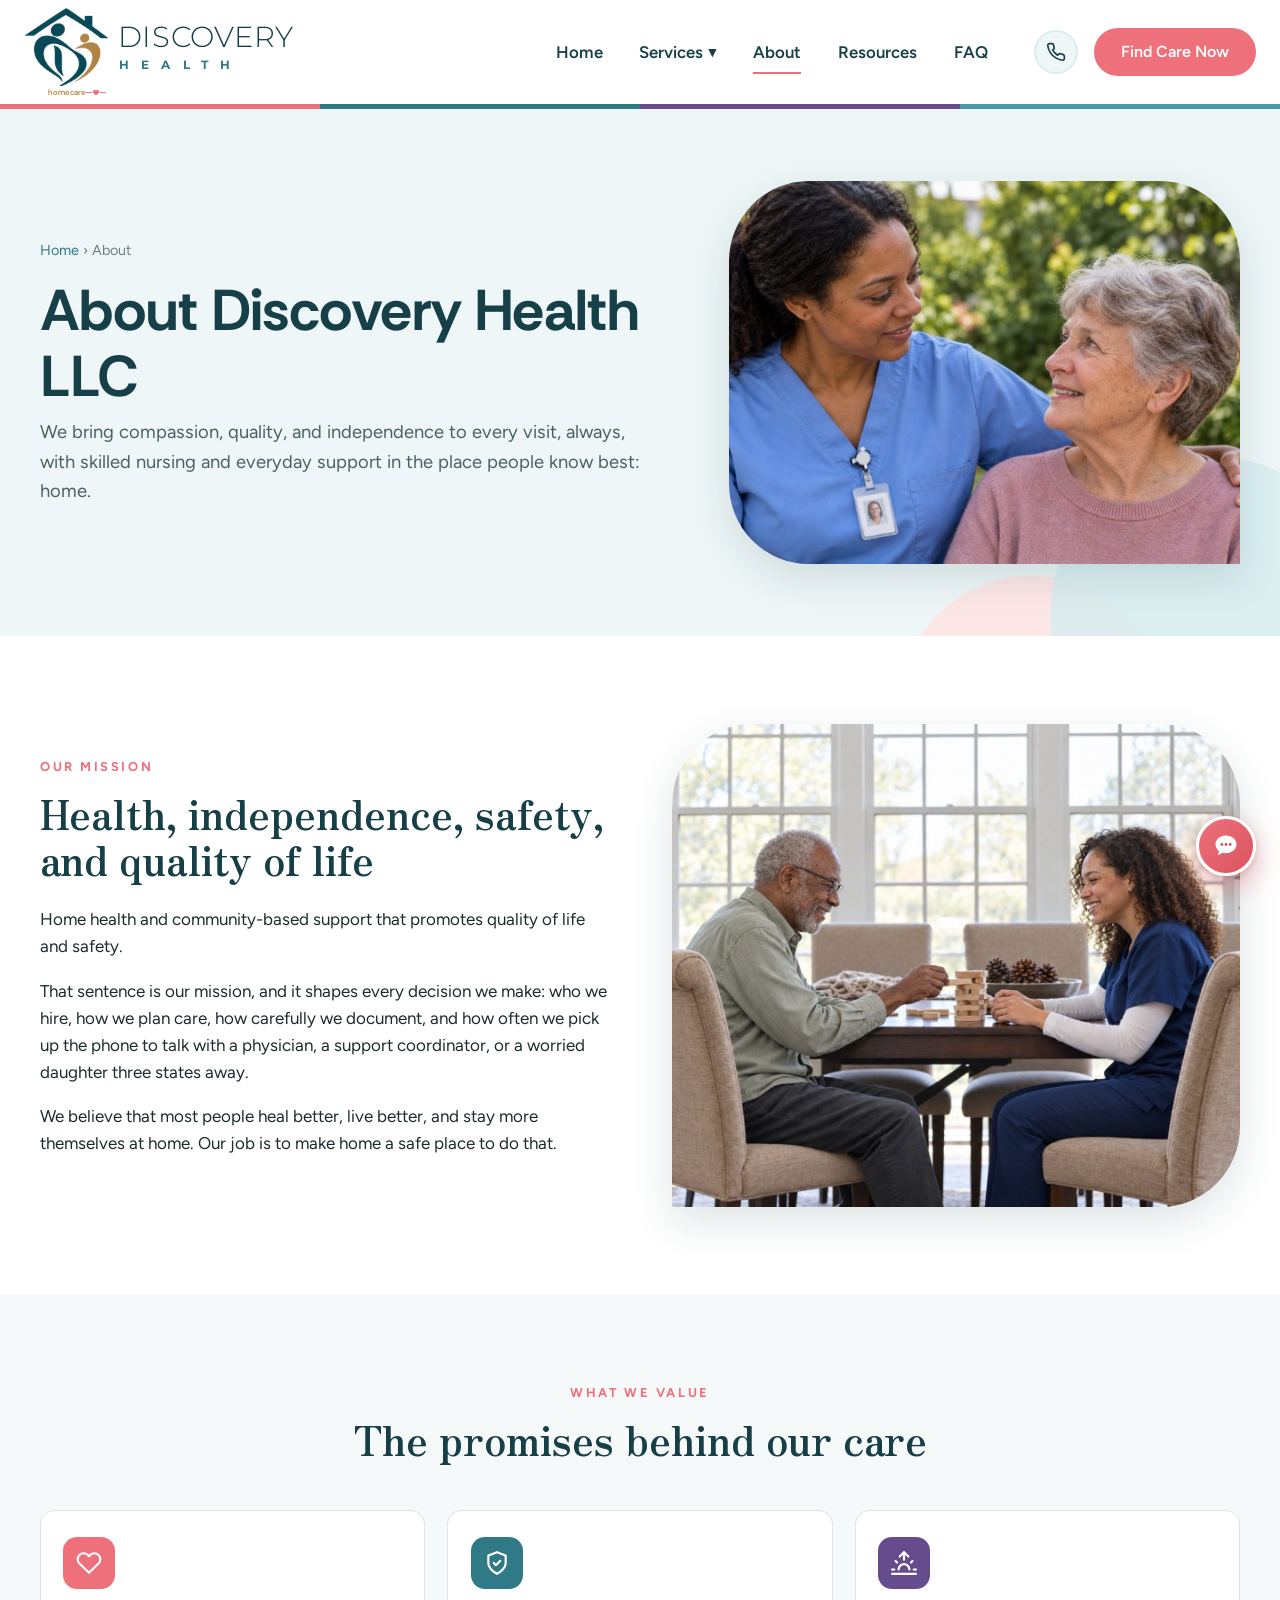
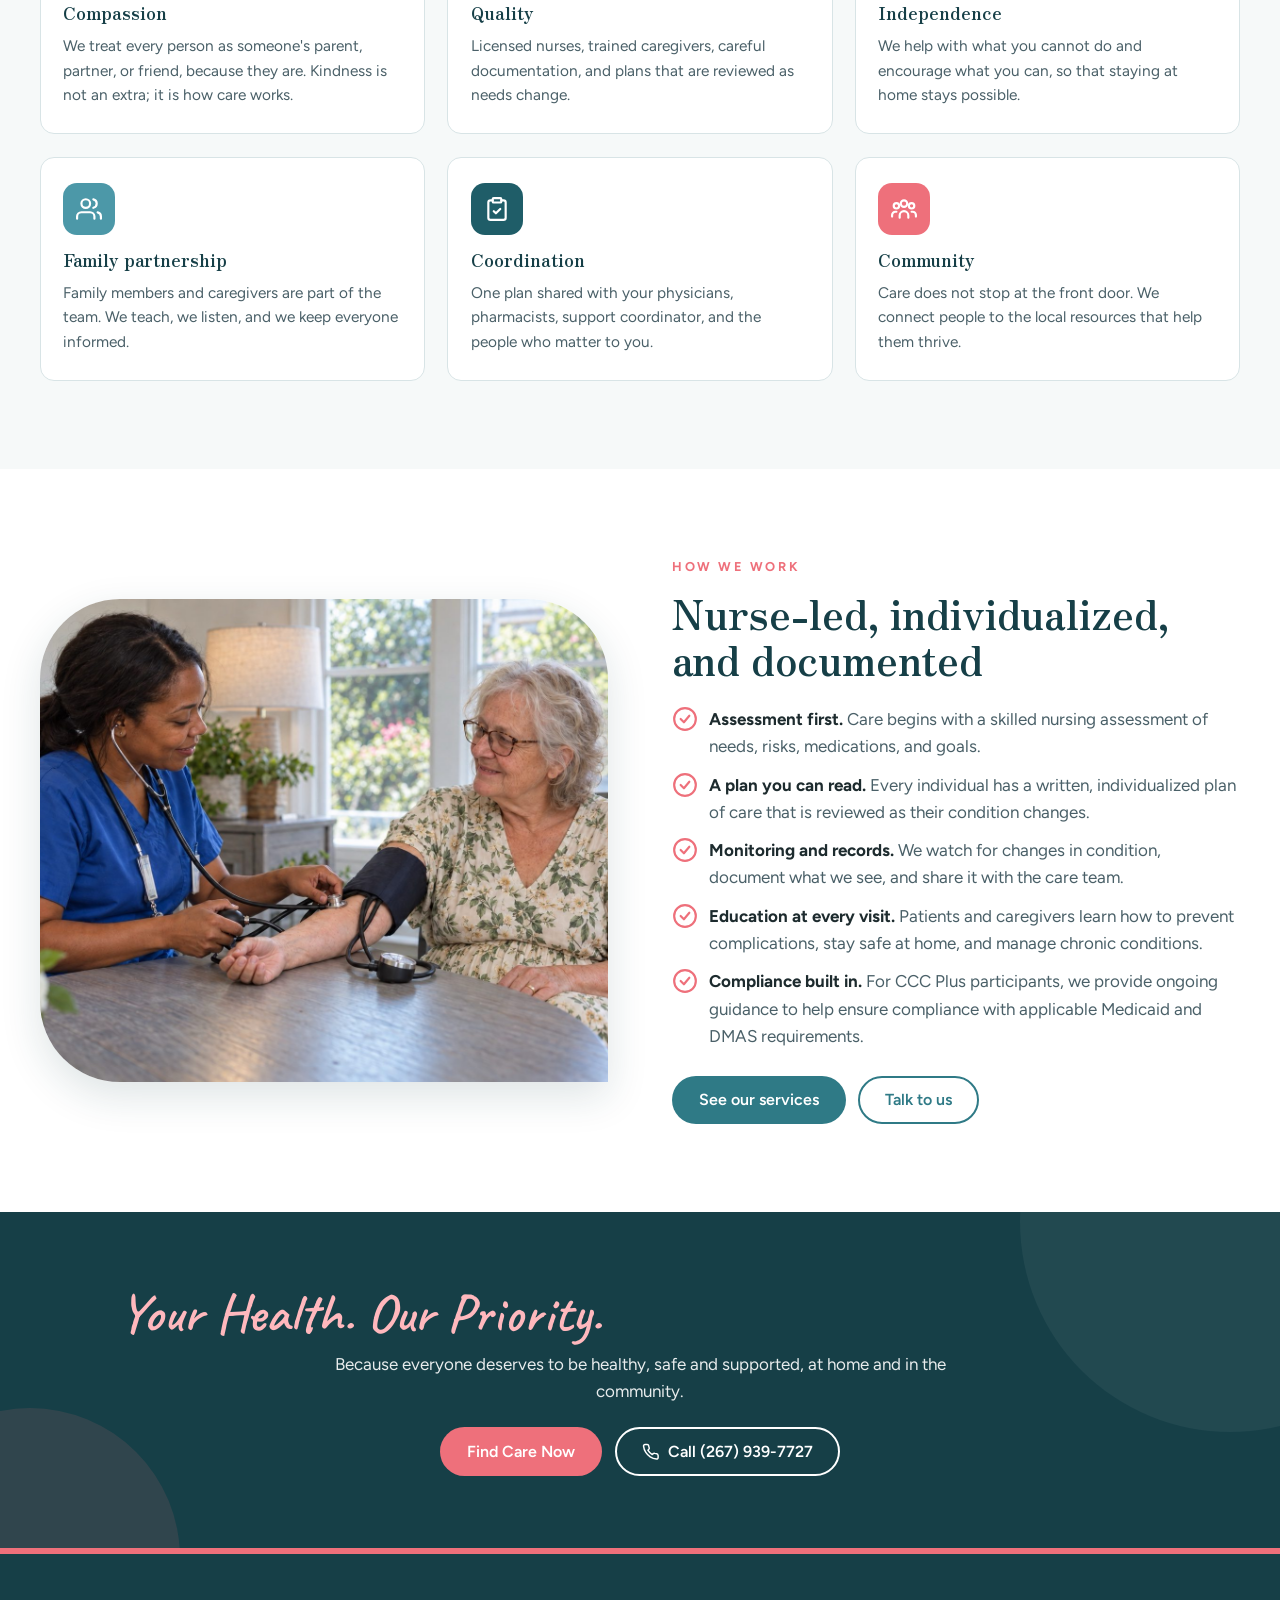
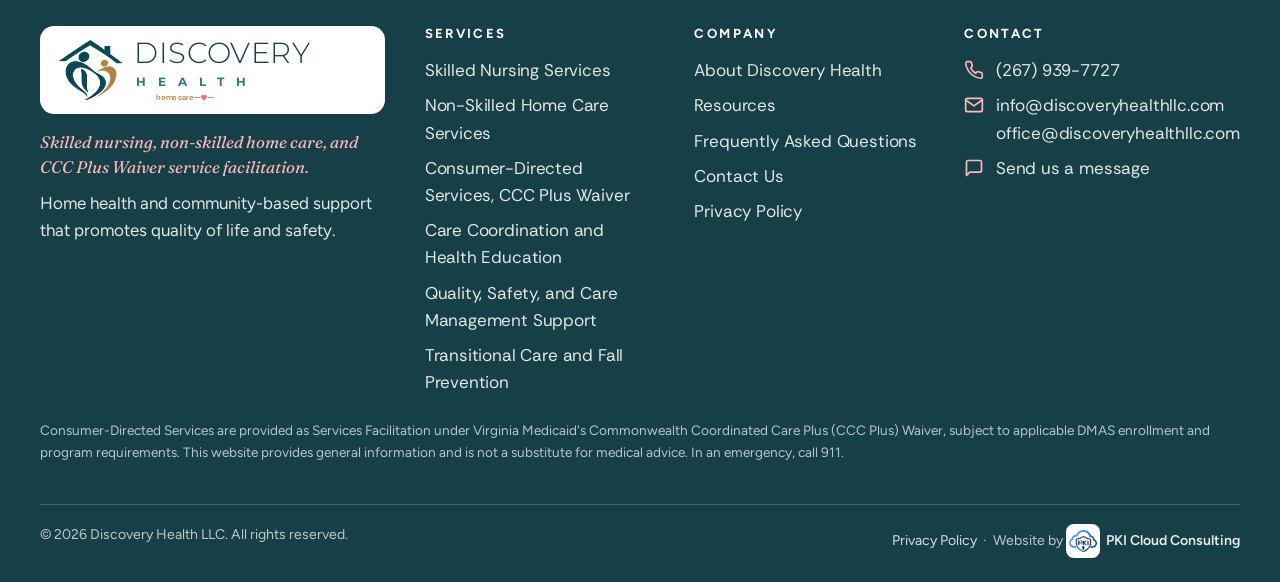
==== about/index.html @ 6c8783db "Phones: straight faint dotted line with stethoscope, pulse, heart and house The phone motif is now a" ====
<!DOCTYPE html>
<html lang="en">
<head>
<meta charset="utf-8">
<meta name="viewport" content="width=device-width, initial-scale=1, viewport-fit=cover">
<title>About Discovery Health LLC</title>
<meta name="description" content="Discovery Health LLC is a home health and community-based support provider delivering compassionate, nurse-led care that promotes health, independence, safety, and quality of life.">
<link rel="canonical" href="https://www.discoveryhealthllc.com/about/">
<meta property="og:type" content="website">
<meta property="og:site_name" content="Discovery Health LLC">
<meta property="og:title" content="About Discovery Health LLC">
<meta property="og:description" content="Discovery Health LLC is a home health and community-based support provider delivering compassionate, nurse-led care that promotes health, independence, safety, and quality of life.">
<meta property="og:url" content="https://www.discoveryhealthllc.com/about/">
<meta property="og:image" content="https://www.discoveryhealthllc.com/assets/img/og-share.jpeg">
<meta name="twitter:card" content="summary_large_image">
<meta name="theme-color" content="#2f7a86">
<link rel="icon" href="../favicon.ico" sizes="any">
<link rel="icon" type="image/png" sizes="32x32" href="../assets/img/favicon-32.png">
<link rel="icon" type="image/png" sizes="192x192" href="../assets/img/favicon-192.png">
<link rel="apple-touch-icon" href="../assets/img/apple-touch-icon.png">
<link rel="preconnect" href="https://fonts.googleapis.com"><link rel="preconnect" href="https://fonts.gstatic.com" crossorigin><link href="https://fonts.googleapis.com/css2?family=Figtree:wght@400;500;600;700;800&family=Caveat:wght@600&family=Fraunces:ital,opsz,wght@0,9..144,600;1,9..144,400;1,9..144,600&family=Rethink+Sans:wght@500;600;700&family=Nunito:wght@600;700;800;900&family=Nunito+Sans:opsz,wght@6..12,400;6..12,800&family=Syncopate:wght@700&family=Lexend+Exa:wght@700&family=Montserrat:wght@300;400;500;600;700&family=Crimson+Pro:wght@400;500;600&family=Zen+Antique+Soft&display=swap" rel="stylesheet">
<link rel="stylesheet" href="../assets/css/dh.css?ver=dh-80">
<link rel="stylesheet" href="../assets/chatbot/dh-chatbot.css?ver=dh-80">

</head>
<body data-page="about">
<a class="skip" href="#main">Skip to content</a>
<header class="site-header">
  <div class="container header-row">
    <a class="brand" href="../" aria-label="Discovery Health LLC home"><img class="brand-mark" src="../assets/img/logo-mark.png" alt="" width="240" height="220"><span class="brand-text brand-v4"><span class="brand-word2"><span class="brand-wm-text privia" aria-label="Discovery Health"><span class="w1" aria-hidden="true">Discovery</span><span class="w2" aria-hidden="true"><i>H</i><i>E</i><i>A</i><i>L</i><i>T</i><i>H</i></span></span></span><span class="brand-hc2"><svg class="brand-pulse brand-pulse-l" viewBox="0 0 40 16" aria-hidden="true"><path d="M0 9h12l3-6 4 11 4-8 2 3h15" fill="none" stroke="currentColor" stroke-width="1.8" stroke-linecap="round" stroke-linejoin="round"/></svg><span>home care</span><svg class="brand-pulse brand-pulse-r" viewBox="0 0 40 16" aria-hidden="true"><path d="M0 9h12" fill="none" stroke="currentColor" stroke-width="1.8" stroke-linecap="round"/><path d="M20 14.5s-6-3.6-6-7.6a3.1 3.1 0 0 1 6-1.2 3.1 3.1 0 0 1 6 1.2c0 4-6 7.6-6 7.6z" fill="currentColor"/><path d="M28 9h12" fill="none" stroke="currentColor" stroke-width="1.8" stroke-linecap="round"/></svg></span></span></a>
    <nav class="site-nav" aria-label="Primary">
      <a class="nav-link" data-nav="home" href="../">Home</a><div class="nav-item"><a class="nav-link" data-nav="services" href="../services/">Services <span class="nav-caret" aria-hidden="true">&#9660;</span></a><button class="nav-sub-toggle" type="button" aria-label="Show services" aria-expanded="false"></button><div class="nav-drop"><a class="all" href="../services/">All services</a><a href="../services/#skilled-nursing">Skilled Nursing Services</a><a href="../services/#home-care">Non-Skilled Home Care Services</a><a href="../services/#consumer-directed">Consumer-Directed Services, CCC Plus Waiver</a><a href="../services/#care-coordination">Care Coordination and Health Education</a><a href="../services/#quality-safety">Quality, Safety, and Care Management Support</a><a href="../services/#transitional-care">Transitional Care and Fall Prevention</a></div></div><a class="nav-link" data-nav="about" href="../about/">About</a><a class="nav-link" data-nav="resources" href="../resources/">Resources</a><a class="nav-link" data-nav="faq" href="../faq/">FAQ</a>
      <div class="header-ctas">
        <a class="btn btn-phone" href="../contact/" aria-label="Contact us" title="Contact us" data-nav="contact"><svg viewBox="0 0 24 24" fill="none" stroke="currentColor" stroke-width="2" stroke-linecap="round" stroke-linejoin="round" aria-hidden="true"><path d="M22 16.9v3a2 2 0 0 1-2.2 2 19.8 19.8 0 0 1-8.6-3.1 19.5 19.5 0 0 1-6-6A19.8 19.8 0 0 1 2.1 4.2 2 2 0 0 1 4.1 2h3a2 2 0 0 1 2 1.7c.1.9.4 1.8.7 2.7a2 2 0 0 1-.5 2.1L8 9.8a16 16 0 0 0 6 6l1.3-1.3a2 2 0 0 1 2.1-.4c.9.3 1.8.6 2.7.7a2 2 0 0 1 1.7 2z"/></svg><span class="label">Contact us</span></a>
        <a class="btn btn-primary" href="../contact/">Find Care Now</a>
      </div>
    </nav>
    <button class="nav-burger" type="button" aria-label="Open menu" aria-expanded="false"><span></span><span></span><span></span></button>
  </div>
</header>
<main id="main">
<section class="page-hero has-photo"><div class="container">
  <div><p class="crumbs"><a href="../">Home</a> &rsaquo; About</p><h1>About Discovery Health LLC</h1><p class="lede">We bring compassion, quality, and independence to every visit, always, with skilled nursing and everyday support in the place people know best: home.</p></div>
  <div class="shape"><img src="../assets/img/care-nurse-garden-close-1.jpeg" alt="" style="object-position:center 30%" decoding="async"></div>
</div></section>
<section class="section">
  <div class="container split split-flip">
    <div class="shape reveal"><img src="../assets/img/care-jenga-table-1.jpeg" alt="A nurse and an older man share a game at the dining table" style="object-position:center 40%" loading="lazy" decoding="async"></div>
    <div class="reveal">
      <span class="eyebrow">Our mission</span>
      <h2>Health, independence, safety, and quality of life</h2>
      <p>Home health and community-based support that promotes quality of life and safety.</p>
      <p>That sentence is our mission, and it shapes every decision we make: who we hire, how we plan care, how carefully we document, and how often we pick up the phone to talk with a physician, a support coordinator, or a worried daughter three states away.</p>
      <p>We believe that most people heal better, live better, and stay more themselves at home. Our job is to make home a safe place to do that.</p>
    </div>
  </div>
</section>
<section class="section section-sand">
  <div class="container">
    <div class="section-head reveal"><span class="eyebrow">What we value</span><h2>The promises behind our care</h2></div>
    <div class="values"><div class="value reveal"><div class="ic bg-coral"><svg viewBox="0 0 24 24" fill="none" stroke="currentColor" stroke-width="2" stroke-linecap="round" stroke-linejoin="round" aria-hidden="true"><path d="M20.8 4.6a5.5 5.5 0 0 0-7.8 0L12 5.7l-1-1.1a5.5 5.5 0 0 0-7.8 7.8l1 1L12 21l7.8-7.6 1-1a5.5 5.5 0 0 0 0-7.8z"/></svg></div><h3>Compassion</h3><p>We treat every person as someone's parent, partner, or friend, because they are. Kindness is not an extra; it is how care works.</p></div><div class="value reveal"><div class="ic bg-teal"><svg viewBox="0 0 24 24" fill="none" stroke="currentColor" stroke-width="2" stroke-linecap="round" stroke-linejoin="round" aria-hidden="true"><path d="M12 22s8-4 8-10V5l-8-3-8 3v7c0 6 8 10 8 10z"/><path d="m9 12 2 2 4-4"/></svg></div><h3>Quality</h3><p>Licensed nurses, trained caregivers, careful documentation, and plans that are reviewed as needs change.</p></div><div class="value reveal"><div class="ic bg-purple"><svg viewBox="0 0 24 24" fill="none" stroke="currentColor" stroke-width="2" stroke-linecap="round" stroke-linejoin="round" aria-hidden="true"><path d="M17 18a5 5 0 0 0-10 0"/><line x1="12" y1="2" x2="12" y2="9"/><line x1="4.2" y1="10.2" x2="5.6" y2="11.6"/><line x1="1" y1="18" x2="3" y2="18"/><line x1="21" y1="18" x2="23" y2="18"/><line x1="18.4" y1="11.6" x2="19.8" y2="10.2"/><line x1="23" y1="22" x2="1" y2="22"/><polyline points="8 6 12 2 16 6"/></svg></div><h3>Independence</h3><p>We help with what you cannot do and encourage what you can, so that staying at home stays possible.</p></div><div class="value reveal"><div class="ic bg-teal-light"><svg viewBox="0 0 24 24" fill="none" stroke="currentColor" stroke-width="2" stroke-linecap="round" stroke-linejoin="round" aria-hidden="true"><path d="M17 21v-2a4 4 0 0 0-4-4H5a4 4 0 0 0-4 4v2"/><circle cx="9" cy="7" r="4"/><path d="M23 21v-2a4 4 0 0 0-3-3.9"/><path d="M16 3.1a4 4 0 0 1 0 7.8"/></svg></div><h3>Family partnership</h3><p>Family members and caregivers are part of the team. We teach, we listen, and we keep everyone informed.</p></div><div class="value reveal"><div class="ic bg-teal-dark"><svg viewBox="0 0 24 24" fill="none" stroke="currentColor" stroke-width="2" stroke-linecap="round" stroke-linejoin="round" aria-hidden="true"><rect x="8" y="2" width="8" height="4" rx="1"/><path d="M16 4h2a2 2 0 0 1 2 2v14a2 2 0 0 1-2 2H6a2 2 0 0 1-2-2V6a2 2 0 0 1 2-2h2"/><path d="m9 14 2 2 4-4"/></svg></div><h3>Coordination</h3><p>One plan shared with your physicians, pharmacists, support coordinator, and the people who matter to you.</p></div><div class="value reveal"><div class="ic bg-coral"><svg viewBox="0 0 24 24" fill="none" stroke="currentColor" stroke-width="2" stroke-linecap="round" stroke-linejoin="round" aria-hidden="true"><circle cx="12" cy="7" r="3"/><circle cx="5" cy="9" r="2.5"/><circle cx="19" cy="9" r="2.5"/><path d="M8 20v-2a4 4 0 0 1 8 0v2"/><path d="M1 19v-1.5A3 3 0 0 1 4 14.5h1"/><path d="M23 19v-1.5a3 3 0 0 0-3-3h-1"/></svg></div><h3>Community</h3><p>Care does not stop at the front door. We connect people to the local resources that help them thrive.</p></div></div>
  </div>
</section>
<section class="section">
  <div class="container split">
    <div class="shape reveal"><img src="../assets/img/care-blood-pressure-1.jpeg" alt="A nurse checks an older woman's blood pressure at home" style="object-position:center 30%" loading="lazy" decoding="async"></div>
    <div class="reveal">
      <span class="eyebrow">How we work</span>
      <h2>Nurse-led, individualized, and documented</h2>
      <ul class="checks">
        <li><svg viewBox="0 0 24 24" fill="none" stroke="currentColor" stroke-width="2" stroke-linecap="round" stroke-linejoin="round" aria-hidden="true"><circle cx="12" cy="12" r="10"/><path d="m8 12 3 3 5-6"/></svg><span><strong>Assessment first.</strong> Care begins with a skilled nursing assessment of needs, risks, medications, and goals.</span></li>
        <li><svg viewBox="0 0 24 24" fill="none" stroke="currentColor" stroke-width="2" stroke-linecap="round" stroke-linejoin="round" aria-hidden="true"><circle cx="12" cy="12" r="10"/><path d="m8 12 3 3 5-6"/></svg><span><strong>A plan you can read.</strong> Every individual has a written, individualized plan of care that is reviewed as their condition changes.</span></li>
        <li><svg viewBox="0 0 24 24" fill="none" stroke="currentColor" stroke-width="2" stroke-linecap="round" stroke-linejoin="round" aria-hidden="true"><circle cx="12" cy="12" r="10"/><path d="m8 12 3 3 5-6"/></svg><span><strong>Monitoring and records.</strong> We watch for changes in condition, document what we see, and share it with the care team.</span></li>
        <li><svg viewBox="0 0 24 24" fill="none" stroke="currentColor" stroke-width="2" stroke-linecap="round" stroke-linejoin="round" aria-hidden="true"><circle cx="12" cy="12" r="10"/><path d="m8 12 3 3 5-6"/></svg><span><strong>Education at every visit.</strong> Patients and caregivers learn how to prevent complications, stay safe at home, and manage chronic conditions.</span></li>
        <li><svg viewBox="0 0 24 24" fill="none" stroke="currentColor" stroke-width="2" stroke-linecap="round" stroke-linejoin="round" aria-hidden="true"><circle cx="12" cy="12" r="10"/><path d="m8 12 3 3 5-6"/></svg><span><strong>Compliance built in.</strong> For CCC Plus participants, we provide ongoing guidance to help ensure compliance with applicable Medicaid and DMAS requirements.</span></li>
      </ul>
      <div class="btn-row"><a class="btn btn-teal" href="../services/">See our services</a><a class="btn btn-outline" href="../contact/">Talk to us</a></div>
    </div>
  </div>
</section>
<section class="cta-band">
  <div class="container">
    <p class="script">Your Health. Our Priority.</p>
    <p>Because everyone deserves to be healthy, safe and supported, at home and in the community.</p>
    <div class="btn-row">
      <a class="btn btn-primary" href="../contact/">Find Care Now</a>
      <a class="btn btn-ghost" href="tel:+12679397727"><svg viewBox="0 0 24 24" fill="none" stroke="currentColor" stroke-width="2" stroke-linecap="round" stroke-linejoin="round" aria-hidden="true"><path d="M22 16.9v3a2 2 0 0 1-2.2 2 19.8 19.8 0 0 1-8.6-3.1 19.5 19.5 0 0 1-6-6A19.8 19.8 0 0 1 2.1 4.2 2 2 0 0 1 4.1 2h3a2 2 0 0 1 2 1.7c.1.9.4 1.8.7 2.7a2 2 0 0 1-.5 2.1L8 9.8a16 16 0 0 0 6 6l1.3-1.3a2 2 0 0 1 2.1-.4c.9.3 1.8.6 2.7.7a2 2 0 0 1 1.7 2z"/></svg> Call (267) 939-7727</a>
    </div>
  </div>
</section>
</main>
<footer class="site-footer">
  <div class="container">
    <div class="footer-grid">
      <div class="footer-brand">
        <div class="logo-card brand"><img class="brand-mark" src="../assets/img/logo-mark.png" alt="" width="240" height="220"><span class="brand-text brand-v4"><span class="brand-word2"><span class="brand-wm-text privia" aria-label="Discovery Health"><span class="w1" aria-hidden="true">Discovery</span><span class="w2" aria-hidden="true"><i>H</i><i>E</i><i>A</i><i>L</i><i>T</i><i>H</i></span></span></span><span class="brand-hc2"><svg class="brand-pulse brand-pulse-l" viewBox="0 0 40 16" aria-hidden="true"><path d="M0 9h12l3-6 4 11 4-8 2 3h15" fill="none" stroke="currentColor" stroke-width="1.8" stroke-linecap="round" stroke-linejoin="round"/></svg><span>home care</span><svg class="brand-pulse brand-pulse-r" viewBox="0 0 40 16" aria-hidden="true"><path d="M0 9h12" fill="none" stroke="currentColor" stroke-width="1.8" stroke-linecap="round"/><path d="M20 14.5s-6-3.6-6-7.6a3.1 3.1 0 0 1 6-1.2 3.1 3.1 0 0 1 6 1.2c0 4-6 7.6-6 7.6z" fill="currentColor"/><path d="M28 9h12" fill="none" stroke="currentColor" stroke-width="1.8" stroke-linecap="round"/></svg></span></span></div>
        <p class="footer-services">Skilled nursing, non-skilled home care, and CCC Plus Waiver service facilitation.</p>
        <p>Home health and community-based support that promotes quality of life and safety.</p>
      </div>
      <div>
        <h4>Services</h4>
        <ul><li><a href="../services/#skilled-nursing">Skilled Nursing Services</a></li><li><a href="../services/#home-care">Non-Skilled Home Care Services</a></li><li><a href="../services/#consumer-directed">Consumer-Directed Services, CCC Plus Waiver</a></li><li><a href="../services/#care-coordination">Care Coordination and Health Education</a></li><li><a href="../services/#quality-safety">Quality, Safety, and Care Management Support</a></li><li><a href="../services/#transitional-care">Transitional Care and Fall Prevention</a></li></ul>
      </div>
      <div>
        <h4>Company</h4>
        <ul>
          <li><a href="../about/">About Discovery Health</a></li>
          <li><a href="../resources/">Resources</a></li>
          <li><a href="../faq/">Frequently Asked Questions</a></li>
          <li><a href="../contact/">Contact Us</a></li>
          <li><a href="../privacy-policy/">Privacy Policy</a></li>
        </ul>
      </div>
      <div>
        <h4>Contact</h4>
        <ul class="footer-contact">
          <li><svg viewBox="0 0 24 24" fill="none" stroke="currentColor" stroke-width="2" stroke-linecap="round" stroke-linejoin="round" aria-hidden="true"><path d="M22 16.9v3a2 2 0 0 1-2.2 2 19.8 19.8 0 0 1-8.6-3.1 19.5 19.5 0 0 1-6-6A19.8 19.8 0 0 1 2.1 4.2 2 2 0 0 1 4.1 2h3a2 2 0 0 1 2 1.7c.1.9.4 1.8.7 2.7a2 2 0 0 1-.5 2.1L8 9.8a16 16 0 0 0 6 6l1.3-1.3a2 2 0 0 1 2.1-.4c.9.3 1.8.6 2.7.7a2 2 0 0 1 1.7 2z"/></svg><a href="tel:+12679397727">(267) 939-7727</a></li>
          <li><svg viewBox="0 0 24 24" fill="none" stroke="currentColor" stroke-width="2" stroke-linecap="round" stroke-linejoin="round" aria-hidden="true"><rect x="2" y="4" width="20" height="16" rx="2"/><path d="m22 6-10 7L2 6"/></svg><span><a href="mailto:info@discoveryhealthllc.com">info@discoveryhealthllc.com</a><br><a href="mailto:office@discoveryhealthllc.com">office@discoveryhealthllc.com</a></span></li>
          <li><svg viewBox="0 0 24 24" fill="none" stroke="currentColor" stroke-width="2" stroke-linecap="round" stroke-linejoin="round" aria-hidden="true"><path d="M21 15a2 2 0 0 1-2 2H7l-4 4V5a2 2 0 0 1 2-2h14a2 2 0 0 1 2 2z"/></svg><a href="../contact/">Send us a message</a></li>
        </ul>
      </div>
    </div>
    <p class="footer-disclaimer">Consumer-Directed Services are provided as Services Facilitation under Virginia Medicaid's Commonwealth Coordinated Care Plus (CCC Plus) Waiver, subject to applicable DMAS enrollment and program requirements. This website provides general information and is not a substitute for medical advice. In an emergency, call 911.</p>
    <div class="footer-bottom">
      <span>&copy; 2026 Discovery Health LLC. All rights reserved.</span>
      <span><a href="../privacy-policy/">Privacy Policy</a> &nbsp;&middot;&nbsp; Website by <a class="pki-link" href="https://pkicloudconsulting.com" target="_blank" rel="noopener"><img src="../assets/img/pki-mark.png" alt="" width="20" height="20">PKI Cloud Consulting</a></span>
    </div>
  </div>
</footer>
<script src="../assets/js/dh.js?ver=dh-80"></script>
<script src="../assets/chatbot/dh-chatbot.js?ver=dh-80" defer></script>
</body>
</html>
---- assets/css/dh.css ----
/* Discovery Health LLC - site styles
   Palette sampled from the client's services flyer (teal, coral, purple, lavender).
   Type: Figtree (geometric sans, in the spirit of BrightStar Care's Visuelt) + Caveat for the two script slogans. */
:root {
  --teal: #2f7a86; --teal-dark: #1f5d68; --teal-deep: #163f47; --teal-light: #4c98a8; --teal-tint: #d8eef0; --teal-wash: #eef6f7;
  --coral: #ee707b; --coral-dark: #d9545f; --coral-tint: #fde6e6; --coral-soft: #ffb8bd;
  --yellow: #f2c14e; --purple: #664c8c; --purple-tint: #e9e2f2; --lavender: #cfdcec;
  --ink: #1d2b2e; --ink-soft: #4a6068; --muted: #6b7f86; --line: #d8e4e6; --paper: #ffffff; --sand: #f6f9f9;
  --radius: 14px; --radius-lg: 24px; --shape: 80px 80px 0 80px; --shape-r: 80px 80px 80px 0;
  --shadow: 0 14px 40px rgba(22, 63, 71, 0.14); --shadow-sm: 0 6px 18px rgba(22, 63, 71, 0.10);
  --font: "Figtree", "Segoe UI", system-ui, -apple-system, Helvetica, Arial, sans-serif;
  --script: "Caveat", "Segoe Script", cursive;
  --container: 1200px;
}
*, *::before, *::after { box-sizing: border-box; }
html { -webkit-text-size-adjust: 100%; }
html.smooth-scroll { scroll-behavior: smooth; }
body { margin: 0; font-family: var(--font); font-size: 1.0625rem; line-height: 1.6; color: var(--ink); background: var(--paper); }
img, video { max-width: 100%; display: block; }
a { color: var(--teal); text-decoration: none; }
a:hover { color: var(--teal-dark); }
h1, h2, h3, h4 { font-weight: 700; line-height: 1.15; margin: 0 0 0.6em; color: var(--teal-deep); letter-spacing: -0.01em; }
h1 { font-size: clamp(2.1rem, 4.6vw, 3.6rem); }
h2 { font-size: clamp(1.75rem, 3.2vw, 2.5rem); }
h3 { font-size: 1.25rem; }
p { margin: 0 0 1em; }
ul { margin: 0 0 1em; padding-left: 1.2em; }
.container { width: min(var(--container), 100% - clamp(2rem, 8vw, 4rem)); margin-inline: auto; }
.skip { position: absolute; left: -999px; top: 0; background: var(--teal-deep); color: #fff; padding: 0.6rem 1rem; z-index: 100; }
.skip:focus { left: 1rem; top: 1rem; }
:focus-visible { outline: 3px solid var(--coral); outline-offset: 3px; border-radius: 4px; }

/* Buttons */
.btn { display: inline-flex; align-items: center; justify-content: center; gap: 0.55rem; padding: 0.85rem 1.55rem; border-radius: 999px; font-weight: 600; font-size: 1rem; line-height: 1.1; border: 2px solid transparent; cursor: pointer; transition: background 0.25s, color 0.25s, border-color 0.25s, transform 0.2s; white-space: nowrap; }
.btn:hover { transform: translateY(-1px); }
.btn svg { width: 1.1em; height: 1.1em; flex: none; }
.btn-primary { background: var(--coral); color: #fff; }
.btn-primary:hover { background: var(--coral-dark); color: #fff; }
.btn-teal { background: var(--teal); color: #fff; }
.btn-teal:hover { background: var(--teal-dark); color: #fff; }
.btn-outline { border-color: var(--teal); color: var(--teal); background: transparent; }
.btn-outline:hover { background: var(--teal-wash); color: var(--teal-dark); }
.btn-ghost { border-color: #fff; color: #fff; background: transparent; }
.btn-ghost:hover { background: rgba(255, 255, 255, 0.16); color: #fff; }
.btn-white { background: #fff; color: var(--teal-deep); }
.btn-white:hover { background: var(--teal-tint); color: var(--teal-deep); }
.btn-sm { padding: 0.6rem 1.1rem; font-size: 0.92rem; }
.link-more { font-weight: 600; color: var(--teal); display: inline-flex; align-items: center; gap: 0.35rem; }
.link-more::after { content: "\2192"; transition: transform 0.2s; }
.link-more:hover::after { transform: translateX(3px); }

/* Header */
.site-header { position: sticky; top: 0; z-index: 50; background: rgba(255, 255, 255, 0.96); backdrop-filter: blur(10px); border-bottom: 1px solid var(--line); }
.header-row { display: flex; align-items: center; justify-content: space-between; gap: 1.5rem; min-height: 84px; }
.brand { display: flex; align-items: center; flex: none; }
.brand img { height: 58px; width: auto; }
.site-nav { display: flex; align-items: center; gap: clamp(1rem, 2vw, 1.7rem); }
.site-nav a.nav-link { font-weight: 600; color: var(--teal-deep); padding: 0.4rem 0; position: relative; }
.site-nav a.nav-link::after { content: ""; position: absolute; left: 0; right: 0; bottom: -2px; height: 2px; background: var(--coral); transform: scaleX(0); transform-origin: left; transition: transform 0.25s; }
.site-nav a.nav-link:hover::after, .site-nav a.nav-link[aria-current="page"]::after { transform: scaleX(1); }
.header-ctas { display: flex; align-items: center; gap: 0.7rem; }
.btn-phone { border-color: var(--teal-tint); background: var(--teal-wash); color: var(--teal-deep); }
.btn-phone:hover { background: var(--teal-tint); color: var(--teal-deep); }
.nav-burger { display: none; width: 46px; height: 46px; border: 1px solid var(--line); border-radius: 12px; background: #fff; cursor: pointer; padding: 0; position: relative; }
.nav-burger span { position: absolute; left: 12px; right: 12px; height: 2px; background: var(--teal-deep); transition: transform 0.3s, opacity 0.3s, top 0.3s; }
.nav-burger span:nth-child(1) { top: 15px; } .nav-burger span:nth-child(2) { top: 22px; } .nav-burger span:nth-child(3) { top: 29px; }
.nav-open .nav-burger span:nth-child(1) { top: 22px; transform: rotate(45deg); }
.nav-open .nav-burger span:nth-child(2) { opacity: 0; }
.nav-open .nav-burger span:nth-child(3) { top: 22px; transform: rotate(-45deg); }
@media (max-width: 1080px) {
  .site-nav .btn-phone .label { display: none; }
}
@media (max-width: 960px) {
  .header-row { min-height: 72px; }
  .brand img { height: 48px; }
  .nav-burger { display: block; }
  .site-nav { position: absolute; left: 0; right: 0; top: 100%; background: #fff; flex-direction: column; align-items: stretch; gap: 0; padding: 0.5rem 1.25rem 1.25rem; border-bottom: 1px solid var(--line); box-shadow: var(--shadow); display: none; }
  .nav-open .site-nav { display: flex; }
  .site-nav a.nav-link { padding: 0.85rem 0; border-bottom: 1px solid var(--line); }
  .site-nav a.nav-link::after { display: none; }
  .header-ctas { flex-direction: column; align-items: stretch; margin-top: 1rem; }
  .site-nav .btn-phone .label { display: inline; }
}

/* Hero carousel (homepage) */
.hero { position: relative; background: var(--teal-deep); color: #fff; overflow: hidden; }
.hero-car-frame { position: relative; overflow: hidden; background: var(--teal-dark); }
.hero-car-slide { position: absolute; inset: 0; margin: 0; opacity: 0; transition: opacity 1.1s ease; }
.hero-car-slide.is-active { opacity: 1; }
.hero-car-slide img, .hero-car-slide video { position: absolute; inset: 0; width: 100%; height: 100%; object-fit: cover; }
.hero-car-slide video { opacity: 0; transition: opacity 0.6s ease; }
.hero-car-slide.has-video video { opacity: 1; }
.hero-car-slide figcaption { display: none; }
.hero-car-dots { display: flex; justify-content: center; gap: 0.55rem; }
.hero-car-dot { width: 12px; height: 12px; padding: 0; border-radius: 50%; border: 2px solid rgba(255, 255, 255, 0.9); background: transparent; cursor: pointer; transition: background 0.3s, transform 0.3s; }
.hero-car-dot.is-active { background: var(--coral); border-color: var(--coral); transform: scale(1.15); }
.hero-title { color: #fff; margin-bottom: 0.5rem; }
.hero-title .hero-word { color: var(--coral-soft); display: inline-block; transition: opacity 0.38s ease, transform 0.38s cubic-bezier(0.2, 0.7, 0.2, 1); }
.hero-title .hero-word.is-out { opacity: 0; transform: translateY(-0.45em); }
.hero-title .hero-word.is-enter { transition: none; opacity: 0; transform: translateY(0.6em); }
.hero-slogan { font-family: var(--script); font-size: clamp(1.6rem, 2.6vw, 2.2rem); font-weight: 600; color: var(--teal-tint); margin: 0 0 0.6rem; line-height: 1.2; }
.hero-lede { font-size: clamp(1.05rem, 1.35vw, 1.2rem); max-width: 600px; color: rgba(255, 255, 255, 0.94); }
.hero-ctas { display: flex; flex-wrap: wrap; gap: 0.8rem; margin: 1.4rem 0 1rem; }
.hero-note { font-size: 0.95rem; color: rgba(255, 255, 255, 0.85); margin: 0; }
/* hero overlay layout at every width (phone is the same composition, scaled) */
  .hero { min-height: min(86vh, 800px); display: flex; flex-direction: column; }
  .hero .hero-carousel { position: absolute; inset: 0; z-index: 0; width: auto; margin: 0; }
  .hero .hero-car-frame { position: absolute; inset: 0; }
  .hero .hero-car-frame::after { content: ""; position: absolute; inset: 0; background: linear-gradient(90deg, rgba(22, 63, 71, 0.86) 0%, rgba(22, 63, 71, 0.62) 42%, rgba(22, 63, 71, 0.18) 72%, rgba(22, 63, 71, 0.05) 100%), linear-gradient(0deg, rgba(22, 63, 71, 0.55) 0%, rgba(22, 63, 71, 0) 40%); }
  .hero-content { position: relative; z-index: 2; flex: 1; display: flex; flex-direction: column; justify-content: center; padding-block: clamp(3rem, 7vw, 5.5rem) 6.5rem; max-width: 680px; text-shadow: 0 1px 14px rgba(10, 30, 36, 0.35); }
  .hero .hero-car-dots { position: absolute; left: 0; right: 0; bottom: 96px; z-index: 3; }
  .hero-wave { position: relative; z-index: 2; margin-top: auto; }
@media (max-width: 900px) {
  .hero { min-height: min(66vh, 600px); }
  .hero .hero-car-frame::after { background: linear-gradient(180deg, rgba(22, 63, 71, 0.42) 0%, rgba(22, 63, 71, 0.6) 45%, rgba(22, 63, 71, 0.84) 100%); }
  .hero-content { max-width: none; padding-block: 2rem 4.2rem; }
  .hero-title { font-size: clamp(1.65rem, 7vw, 2.3rem); }
  .hero-slogan { font-size: 1.3rem; }
  .hero-lede { font-size: 0.98rem; }
  .hero-ctas .btn { padding: 0.72rem 1.15rem; font-size: 0.93rem; }
  .hero-note { font-size: 0.86rem; }
  .hero .hero-car-dots { bottom: 54px; }
  .hero-wave { height: 44px; }
}
.hero-wave { display: block; width: 100%; height: 70px; }
.hero-title { font-size: clamp(2rem, 3.5vw, 3rem); }
.hero-content { max-width: 760px; }

/* Ribbon strip (Commonwise-style band) */
.ribbon { background: var(--teal-dark); color: #fff; text-align: center; padding: 0.95rem 1rem; font-size: 0.82rem; letter-spacing: 0.18em; text-transform: uppercase; font-weight: 600; }

/* Sections */
.section { padding-block: clamp(3.2rem, 7vw, 5.5rem); }
.section-sand { background: var(--sand); }
.section-wash { background: var(--teal-wash); }
.section-head { text-align: center; max-width: 820px; margin: 0 auto clamp(2rem, 4vw, 3rem); }
.section-head p { color: var(--ink-soft); font-size: 1.08rem; }
.eyebrow { display: block; font-size: 0.8rem; letter-spacing: 0.2em; text-transform: uppercase; font-weight: 700; color: var(--coral); margin-bottom: 0.8rem; }
.u { background: linear-gradient(transparent 78%, var(--coral-soft) 78%, var(--coral-soft) 94%, transparent 94%); padding-inline: 0.05em; }

/* Service cards (home) */
.svc-grid { display: grid; grid-template-columns: repeat(auto-fit, minmax(205px, 1fr)); gap: 1.4rem 1.2rem; }
.svc-card { background: #fff; border: 1px solid var(--line); border-radius: var(--radius); overflow: hidden; display: flex; flex-direction: column; transition: transform 0.25s, box-shadow 0.25s; }
.svc-card:hover { transform: translateY(-4px); box-shadow: var(--shadow); }
.svc-card .svc-photo { aspect-ratio: 4 / 3; overflow: hidden; background: var(--teal-tint); }
.svc-card .svc-photo img { width: 100%; height: 100%; object-fit: cover; transition: transform 0.6s; }
.svc-card:hover .svc-photo img { transform: scale(1.04); }
.svc-card .svc-body { padding: 1.1rem 1.15rem 1.3rem; display: flex; flex-direction: column; gap: 0.5rem; flex: 1; }
.svc-card h3 { font-size: 0.86rem; letter-spacing: 0.14em; text-transform: uppercase; color: var(--teal-deep); margin: 0; }
.svc-card p { font-size: 0.95rem; color: var(--ink-soft); margin: 0; flex: 1; }
.svc-card .link-more { font-size: 0.92rem; }
.svc-icon { width: 46px; height: 46px; border-radius: 50%; display: grid; place-items: center; color: #fff; margin: -23px 0 0 1.1rem; position: relative; z-index: 1; box-shadow: 0 4px 12px rgba(22, 63, 71, 0.18); }
.svc-icon svg { width: 24px; height: 24px; }
.bg-teal { background: var(--teal); } .bg-coral { background: var(--coral); } .bg-purple { background: var(--purple); } .bg-teal-light { background: var(--teal-light); } .bg-teal-dark { background: var(--teal-dark); }

/* Steps band (At Home Harmony-style) */
.steps { background: var(--teal); color: #fff; border-radius: 0 0 clamp(60px, 12vw, 180px) 0; padding-block: clamp(3.2rem, 7vw, 5.5rem) clamp(3rem, 6vw, 5rem); }
.steps h2 { color: #fff; text-align: center; }
.steps .lead { text-align: center; color: rgba(255, 255, 255, 0.9); margin-bottom: clamp(2rem, 4vw, 3.5rem); }
.steps-grid { display: grid; grid-template-columns: repeat(3, 1fr); gap: 2rem; }
.step { max-width: 320px; }
.step-house { width: 92px; height: 92px; position: relative; margin-bottom: 1rem; }
.step-house svg { position: absolute; inset: 0; width: 100%; height: 100%; }
.step-house .num { position: absolute; inset: 0; display: grid; place-items: center; padding-top: 14px; font-size: 3rem; font-weight: 800; color: var(--coral-soft); line-height: 1; }
.step h3 { color: var(--coral-soft); font-size: 1.3rem; }
.step p { color: rgba(255, 255, 255, 0.92); font-size: 0.98rem; }
.steps-options { margin-top: clamp(2.2rem, 4vw, 3.5rem); background: rgba(255, 255, 255, 0.14); border: 1px solid rgba(255, 255, 255, 0.25); border-radius: var(--radius-lg); padding: 1.6rem clamp(1rem, 3vw, 2.5rem); display: grid; grid-template-columns: 1fr 1fr; gap: 1.5rem; }
.steps-options > div { text-align: center; }
.steps-options > div + div { border-left: 1px solid rgba(255, 255, 255, 0.35); }
.steps-options p { font-size: 1.1rem; font-weight: 600; margin-bottom: 0.9rem; }
@media (max-width: 860px) {
  .steps-grid { grid-template-columns: 1fr; gap: 1.6rem; }
  .step { max-width: none; display: grid; grid-template-columns: 76px 1fr; column-gap: 1rem; }
  .step-house { width: 76px; height: 76px; grid-row: span 2; }
  .step-house .num { font-size: 2.4rem; }
  .steps-options { grid-template-columns: 1fr; }
  .steps-options > div + div { border-left: 0; border-top: 1px solid rgba(255, 255, 255, 0.35); padding-top: 1.4rem; }
}

/* Thrive at home grid */
.thrive-grid { display: grid; grid-template-columns: 1fr 1fr; gap: clamp(2rem, 4vw, 3.5rem) clamp(1.5rem, 4vw, 3rem); }
.thrive-item .shape { border-radius: var(--shape); overflow: hidden; aspect-ratio: 3 / 2; box-shadow: var(--shadow-sm); margin-bottom: 1.2rem; }
.thrive-item:nth-child(even) .shape { border-radius: var(--shape-r); }
.thrive-item .shape img { width: 100%; height: 100%; object-fit: cover; }
.thrive-item h3 { color: var(--teal); font-size: 1.35rem; }
.thrive-item p { color: var(--ink-soft); }
@media (max-width: 760px) { .thrive-grid { grid-template-columns: 1fr; } }

/* Split (image + copy) */
.split { display: grid; grid-template-columns: 1fr 1fr; gap: clamp(2rem, 5vw, 4.5rem); align-items: center; }
.split .shape { border-radius: var(--shape); overflow: hidden; box-shadow: var(--shadow); aspect-ratio: 4 / 3.4; }
.split .shape img { width: 100%; height: 100%; object-fit: cover; }
.split.split-flip .shape { order: 2; border-radius: var(--shape-r); }
.checks { list-style: none; padding: 0; margin: 1.2rem 0 1.6rem; display: grid; gap: 0.7rem; }
.checks li { display: grid; grid-template-columns: 26px 1fr; gap: 0.7rem; align-items: start; color: var(--ink-soft); }
.checks li svg { width: 26px; height: 26px; color: var(--coral); flex: none; }
.checks li strong { color: var(--ink); }
.btn-row { display: flex; flex-wrap: wrap; gap: 0.8rem; }
@media (max-width: 860px) { .split { grid-template-columns: 1fr; } .split.split-flip .shape { order: 0; } .split .shape { aspect-ratio: 3 / 2; } }

/* Pillars band */
.pillars { display: grid; grid-template-columns: repeat(4, 1fr); gap: 1.5rem; }
.pillar { text-align: center; padding: 1.6rem 1rem; background: #fff; border-radius: var(--radius); border: 1px solid var(--line); }
.pillar .ic { width: 66px; height: 66px; border-radius: 50%; display: grid; place-items: center; margin: 0 auto 0.9rem; background: var(--teal-wash); color: var(--teal); }
.pillar .ic svg { width: 32px; height: 32px; }
.pillar h3 { font-size: 0.86rem; letter-spacing: 0.14em; text-transform: uppercase; margin-bottom: 0.4rem; }
.pillar p { font-size: 0.93rem; color: var(--ink-soft); margin: 0; }
@media (max-width: 900px) { .pillars { grid-template-columns: 1fr 1fr; } }
@media (max-width: 480px) { .pillars { grid-template-columns: 1fr; } }

/* FAQ accordion */
.faq-list { max-width: 880px; margin: 0 auto; display: grid; gap: 0.8rem; }
.faq { background: #fff; border: 1px solid var(--line); border-radius: var(--radius); padding: 0; }
.faq summary { list-style: none; cursor: pointer; display: flex; justify-content: space-between; align-items: center; gap: 1rem; padding: 1.1rem 1.3rem; font-weight: 600; font-size: 1.08rem; color: var(--teal-deep); }
.faq summary::-webkit-details-marker { display: none; }
.faq summary .pm { flex: none; width: 30px; height: 30px; border-radius: 50%; background: var(--teal-wash); color: var(--teal); display: grid; place-items: center; position: relative; transition: background 0.25s, transform 0.3s; }
.faq summary .pm::before, .faq summary .pm::after { content: ""; position: absolute; background: currentColor; border-radius: 2px; }
.faq summary .pm::before { width: 14px; height: 2px; } .faq summary .pm::after { width: 2px; height: 14px; transition: transform 0.3s; }
.faq[open] summary .pm { background: var(--coral); color: #fff; }
.faq[open] summary .pm::after { transform: rotate(90deg); }
.faq .faq-body { padding: 0 1.3rem 1.3rem; color: var(--ink-soft); }
.faq .faq-body p:last-child { margin-bottom: 0; }

/* Resources cards */
.res-grid { display: grid; grid-template-columns: repeat(auto-fit, minmax(240px, 1fr)); gap: 1.6rem; }
.res-card { display: flex; flex-direction: column; gap: 0.7rem; color: inherit; }
.res-card .res-photo { aspect-ratio: 3 / 2; overflow: hidden; border-radius: 10px; background: var(--teal-tint); }
.res-card .res-photo img { width: 100%; height: 100%; object-fit: cover; transition: transform 0.6s; }
.res-card:hover .res-photo img { transform: scale(1.04); }
.res-card h3 { font-size: 1.15rem; margin: 0.3rem 0 0; color: var(--teal-deep); }
.res-card:hover h3 { color: var(--teal); }
.res-card p { color: var(--ink-soft); font-size: 0.95rem; margin: 0; flex: 1; }
.res-card .link-more { font-size: 0.92rem; }

/* CTA band */
.cta-band { background: var(--teal-deep); color: #fff; text-align: center; padding-block: clamp(3rem, 6vw, 4.5rem); position: relative; overflow: hidden; }
.cta-band::before { content: ""; position: absolute; width: 420px; height: 420px; border-radius: 50%; background: rgba(255, 255, 255, 0.05); right: -160px; top: -200px; }
.cta-band::after { content: ""; position: absolute; width: 300px; height: 300px; border-radius: 50%; background: rgba(238, 112, 123, 0.12); left: -120px; bottom: -160px; }
.cta-band > .container { position: relative; z-index: 1; }
.cta-band .script { font-family: var(--script); font-size: clamp(2.2rem, 4.5vw, 3.4rem); font-weight: 600; color: var(--coral-soft); margin: 0 0 0.4rem; line-height: 1.1; }
.cta-band p { color: rgba(255, 255, 255, 0.9); max-width: 640px; margin-inline: auto; }
.cta-band .btn-row { justify-content: center; margin-top: 1.4rem; }

/* Footer */
.site-footer { background: var(--teal-deep); color: rgba(255, 255, 255, 0.88); padding-block: clamp(3rem, 6vw, 4.5rem) 1.5rem; border-top: 6px solid var(--coral); }
.footer-grid { display: grid; grid-template-columns: 1.5fr 1fr 1fr 1.2fr; gap: 2.5rem; }
.footer-brand .logo-card { background: #fff; border-radius: var(--radius); padding: 0.8rem 1rem; display: inline-block; margin-bottom: 1rem; }
.footer-brand .logo-card img { height: 60px; width: auto; }
.footer-brand .script { font-family: var(--script); font-size: 1.5rem; color: var(--coral-soft); margin: 0 0 0.5rem; }
.site-footer h4 { color: #fff; font-size: 0.82rem; letter-spacing: 0.18em; text-transform: uppercase; margin-bottom: 1rem; }
.site-footer ul { list-style: none; padding: 0; margin: 0; display: grid; gap: 0.5rem; }
.site-footer a { color: rgba(255, 255, 255, 0.88); }
.site-footer a:hover { color: #fff; text-decoration: underline; }
.footer-contact li { display: grid; grid-template-columns: 22px 1fr; gap: 0.6rem; align-items: start; }
.footer-contact svg { width: 20px; height: 20px; margin-top: 3px; color: var(--coral-soft); }
.footer-bottom { border-top: 1px solid rgba(255, 255, 255, 0.18); margin-top: 2.5rem; padding-top: 1.2rem; display: flex; flex-wrap: wrap; justify-content: space-between; gap: 0.8rem 1.5rem; font-size: 0.88rem; color: rgba(255, 255, 255, 0.72); }
.footer-bottom a { color: rgba(255, 255, 255, 0.82); }
.footer-disclaimer { font-size: 0.85rem; color: rgba(255, 255, 255, 0.7); margin-top: 1.5rem; }
@media (max-width: 960px) { .footer-grid { grid-template-columns: 1fr 1fr; } }
@media (max-width: 560px) { .footer-grid { grid-template-columns: 1fr; gap: 2rem; } }

/* Inner page hero */
.page-hero { background: var(--teal-wash); position: relative; overflow: hidden; padding-block: clamp(2.6rem, 6vw, 4.5rem); }
.page-hero::after { content: ""; position: absolute; right: -90px; bottom: -140px; width: 320px; height: 320px; border-radius: 50%; background: var(--teal-tint); opacity: 0.8; }
.page-hero::before { content: ""; position: absolute; right: 120px; bottom: -200px; width: 260px; height: 260px; border-radius: 50%; background: var(--coral-tint); }
.page-hero > .container { position: relative; z-index: 1; }
.page-hero h1 { margin-bottom: 0.5rem; }
.page-hero .lede { font-size: 1.15rem; color: var(--ink-soft); max-width: 760px; margin: 0; }
.page-hero.has-photo .container { display: grid; grid-template-columns: 1.1fr 0.9fr; gap: clamp(2rem, 5vw, 4rem); align-items: center; }
.page-hero .shape { border-radius: var(--shape); overflow: hidden; box-shadow: var(--shadow); aspect-ratio: 4 / 3; }
.page-hero .shape img { width: 100%; height: 100%; object-fit: cover; }
@media (max-width: 860px) { .page-hero.has-photo .container { grid-template-columns: 1fr; } }
.crumbs { font-size: 0.9rem; color: var(--muted); margin-bottom: 1rem; }
.crumbs a { color: var(--teal); }

/* Service detail blocks */
.service-block { display: grid; grid-template-columns: 0.9fr 1.1fr; gap: clamp(2rem, 5vw, 4rem); align-items: start; padding-block: clamp(2.5rem, 5vw, 4rem); border-top: 1px solid var(--line); scroll-margin-top: 100px; }
.service-block:first-of-type { border-top: 0; }
.service-block .shape { border-radius: var(--shape); overflow: hidden; box-shadow: var(--shadow-sm); aspect-ratio: 4 / 3.2; position: sticky; top: 110px; }
.service-block:nth-of-type(even) .shape { order: 2; border-radius: var(--shape-r); }
.service-block .shape img { width: 100%; height: 100%; object-fit: cover; }
.service-block .badge { display: inline-grid; place-items: center; width: 54px; height: 54px; border-radius: 50%; color: #fff; margin-bottom: 1rem; }
.service-block .badge svg { width: 28px; height: 28px; }
.service-block h2 { font-size: clamp(1.5rem, 2.6vw, 2.1rem); }
.service-block .lead { color: var(--ink-soft); font-size: 1.08rem; }
.service-list { columns: 2; column-gap: 2rem; padding: 0; list-style: none; margin: 1.2rem 0 1.5rem; }
.service-list li { break-inside: avoid; display: grid; grid-template-columns: 18px 1fr; gap: 0.6rem; margin-bottom: 0.6rem; color: var(--ink-soft); font-size: 0.98rem; }
.service-list li::before { content: ""; width: 10px; height: 10px; border-radius: 50%; background: var(--coral); margin-top: 0.5em; }
.service-list.one-col { columns: 1; }
.note { background: var(--teal-wash); border-left: 4px solid var(--teal); padding: 1rem 1.2rem; border-radius: 0 10px 10px 0; color: var(--ink-soft); font-size: 0.97rem; }
.note strong { color: var(--teal-deep); }
@media (max-width: 860px) { .service-block { grid-template-columns: 1fr; } .service-block .shape { position: static; aspect-ratio: 3 / 2; } .service-block:nth-of-type(even) .shape { order: 0; } .service-list { columns: 1; } }
.anchor-nav { display: flex; flex-wrap: wrap; gap: 0.6rem; justify-content: center; margin-top: 1.5rem; }
.anchor-nav a { font-size: 0.9rem; font-weight: 600; padding: 0.5rem 1rem; border-radius: 999px; background: #fff; border: 1px solid var(--line); color: var(--teal-deep); }
.anchor-nav a:hover { border-color: var(--teal); color: var(--teal); }

/* Articles */
.article { max-width: 780px; margin-inline: auto; }
.article .article-hero { border-radius: var(--shape); overflow: hidden; aspect-ratio: 16 / 9; box-shadow: var(--shadow); margin: 0 0 2rem; }
.article .article-hero img { width: 100%; height: 100%; object-fit: cover; }
.prose { color: var(--ink-soft); font-size: 1.08rem; }
.prose h2 { font-size: 1.55rem; margin-top: 2.2rem; color: var(--teal-deep); }
.prose h3 { font-size: 1.2rem; margin-top: 1.6rem; color: var(--teal); }
.prose p, .prose li { line-height: 1.7; }
.prose ul { padding-left: 1.3em; }
.prose li { margin-bottom: 0.4em; }
.prose .callout { background: var(--teal-wash); border-radius: var(--radius); padding: 1.3rem 1.5rem; margin: 2rem 0; border-left: 4px solid var(--coral); }
.prose .callout p:last-child { margin: 0; }
.prose .sources { font-size: 0.9rem; color: var(--muted); border-top: 1px solid var(--line); padding-top: 1rem; margin-top: 2.5rem; }
.prose .sources ul { padding-left: 1.1em; }
.article-meta { font-size: 0.9rem; color: var(--muted); margin-bottom: 1.5rem; }
.article-cta { margin-top: 3rem; background: var(--teal-deep); color: #fff; border-radius: var(--radius-lg); padding: 2rem; text-align: center; }
.article-cta h2 { color: #fff; font-size: 1.5rem; }
.article-cta p { color: rgba(255, 255, 255, 0.9); }
.more-reading { margin-top: 3rem; }
.more-reading h2 { font-size: 1.4rem; text-align: center; }

/* Contact */
.contact-grid { display: grid; grid-template-columns: 1fr 1.2fr; gap: clamp(2rem, 5vw, 4rem); align-items: start; }
.contact-card { background: var(--teal-wash); border-radius: var(--radius-lg); padding: 1.8rem; }
.contact-card h2 { font-size: 1.4rem; }
.contact-card ul { list-style: none; padding: 0; margin: 1rem 0 0; display: grid; gap: 1rem; }
.contact-card li { display: grid; grid-template-columns: 44px 1fr; gap: 0.9rem; align-items: start; }
.contact-card li .ic { width: 44px; height: 44px; border-radius: 50%; background: #fff; display: grid; place-items: center; color: var(--teal); box-shadow: var(--shadow-sm); }
.contact-card li .ic svg { width: 22px; height: 22px; }
.contact-card li strong { display: block; color: var(--teal-deep); font-size: 0.9rem; letter-spacing: 0.08em; text-transform: uppercase; margin-bottom: 0.15rem; }
.contact-card li a { font-weight: 600; }
.form { display: grid; gap: 1rem; }
.form-row { display: grid; grid-template-columns: 1fr 1fr; gap: 1rem; }
.field { display: grid; gap: 0.35rem; }
.field label { font-weight: 600; font-size: 0.95rem; color: var(--teal-deep); }
.field input, .field select, .field textarea { font: inherit; padding: 0.8rem 0.95rem; border: 1px solid var(--line); border-radius: 10px; background: #fff; color: var(--ink); width: 100%; }
.field input:focus, .field select:focus, .field textarea:focus { outline: none; border-color: var(--teal); box-shadow: 0 0 0 3px var(--teal-tint); }
.field textarea { min-height: 140px; resize: vertical; }
.field small { color: var(--muted); font-size: 0.85rem; }
.hp { position: absolute; left: -9999px; }
.form-status { padding: 0.9rem 1.1rem; border-radius: 10px; display: none; }
.form-status.ok { display: block; background: #e6f4ea; color: #1d5b32; }
.form-status.err { display: block; background: var(--coral-tint); color: #8d2a33; }
.form-privacy { font-size: 0.88rem; color: var(--muted); }
@media (max-width: 860px) { .contact-grid { grid-template-columns: 1fr; } }
@media (max-width: 560px) { .form-row { grid-template-columns: 1fr; } }

/* Values grid (about) */
.values { display: grid; grid-template-columns: repeat(3, 1fr); gap: 1.4rem; }
.value { background: #fff; border: 1px solid var(--line); border-radius: var(--radius); padding: 1.6rem 1.4rem; }
.value .ic { width: 52px; height: 52px; border-radius: 14px; display: grid; place-items: center; color: #fff; margin-bottom: 0.9rem; }
.value .ic svg { width: 26px; height: 26px; }
.value h3 { font-size: 1.1rem; }
.value p { color: var(--ink-soft); font-size: 0.96rem; margin: 0; }
@media (max-width: 860px) { .values { grid-template-columns: 1fr 1fr; } }
@media (max-width: 540px) { .values { grid-template-columns: 1fr; } }

/* Reveal */
.rise { opacity: 0; animation: dhRise 0.9s cubic-bezier(0.2, 0.7, 0.2, 1) forwards; animation-delay: var(--d, 0s); }
@keyframes dhRise { from { opacity: 0; transform: translateY(14px); } to { opacity: 1; transform: none; } }
.reveal { opacity: 0; transform: translateY(18px); transition: opacity 0.7s ease, transform 0.7s ease; }
.reveal.in { opacity: 1; transform: none; }
@media (prefers-reduced-motion: reduce) {
  html { scroll-behavior: auto; }
  .rise, .reveal { animation: none; opacity: 1; transform: none; transition: none; }
  .hero-car-slide, .hero-word, .btn, .svc-card, .res-card .res-photo img { transition: none; }
}

/* Utilities */
.text-center { text-align: center; }
.mt-2 { margin-top: 2rem; }
.muted { color: var(--muted); }
.visually-hidden { position: absolute !important; width: 1px; height: 1px; overflow: hidden; clip: rect(0 0 0 0); white-space: nowrap; }

/* ===================================================================== Round 2 */
/* Header colour stripe (BrightStar-style) */
.site-header { border-bottom: 0; }
.site-header::after { content: ""; display: block; height: 5px; background: linear-gradient(90deg, var(--coral) 0 25%, var(--teal) 25% 50%, var(--purple) 50% 75%, var(--teal-light) 75% 100%); }

/* Services dropdown: stays open while the pointer moves from the link to the panel (dh.js adds .is-hover with a delay) */
.nav-item { position: relative; display: flex; align-items: center; }
.nav-item > .nav-link { display: inline-flex; align-items: center; gap: 0.3rem; }
.nav-caret { display: inline-block; font-size: 0.65em; transition: transform 0.25s; margin-top: 1px; }
.nav-item.is-hover .nav-caret, .nav-item:focus-within .nav-caret { transform: rotate(180deg); }
.nav-sub-toggle { display: none; }
.nav-drop { display: none; position: absolute; top: calc(100% + 0.6rem); left: -0.8rem; min-width: 330px; background: #fff; border: 1px solid var(--line); border-radius: 16px; box-shadow: var(--shadow); padding: 0.6rem; z-index: 60; }
.nav-drop::before { content: ""; position: absolute; top: -1.4rem; left: 0; right: 0; height: 1.4rem; }
.nav-item.is-hover .nav-drop, .nav-item:focus-within .nav-drop { display: grid; gap: 0.15rem; }
.site-nav .nav-drop a { display: block; padding: 0.6rem 0.85rem; border-radius: 10px; font-weight: 600; color: var(--teal-deep); font-size: 0.95rem; }
.site-nav .nav-drop a:hover { background: var(--teal-wash); color: var(--teal); }
.site-nav .nav-drop a.all { color: var(--coral); border-bottom: 1px solid var(--line); border-radius: 10px 10px 0 0; margin-bottom: 0.2rem; }
.site-nav .nav-drop a.all:hover { background: var(--coral-tint); color: var(--coral-dark); }
@media (max-width: 960px) {
  .nav-item { flex-wrap: wrap; border-bottom: 1px solid var(--line); }
  .nav-item > .nav-link { flex: 1; }
  .site-nav .nav-item > a.nav-link { border-bottom: 0; }
  .nav-caret { display: none; }
  .nav-sub-toggle { display: grid; place-items: center; width: 44px; height: 44px; border: 0; background: transparent; cursor: pointer; color: var(--teal-deep); }
  .nav-sub-toggle::before { content: ""; width: 9px; height: 9px; border-right: 2px solid currentColor; border-bottom: 2px solid currentColor; transform: translateY(-2px) rotate(45deg); transition: transform 0.25s; }
  .nav-item.is-open .nav-sub-toggle::before { transform: translateY(2px) rotate(-135deg); }
  .nav-drop, .nav-item.is-hover .nav-drop, .nav-item:focus-within .nav-drop { display: none; position: static; min-width: 0; box-shadow: none; border: 0; padding: 0 0 0.6rem; width: 100%; }
  .nav-item.is-open .nav-drop { display: grid; }
  .site-nav .nav-drop a { padding: 0.5rem 0.75rem; }
}

/* Higher Standard of Care: pale panel with the photo breaking out to the right (after BrightStar's "What To Expect") */
.expect { position: relative; }
.expect-panel { background: var(--teal-wash); padding: clamp(2.2rem, 5vw, 4rem) clamp(1.4rem, 5vw, 4rem); width: 76%; }
.expect-panel .inner { max-width: 58%; }
.expect-panel h2 { font-size: clamp(1.7rem, 3vw, 2.4rem); }
.expect-panel .checks { margin-bottom: 1.4rem; }
.expect-photo { position: absolute; right: 0; top: clamp(2rem, 6vw, 4.5rem); width: 44%; aspect-ratio: 4 / 3; overflow: hidden; box-shadow: var(--shadow); background: var(--teal-tint); }
.expect-photo img { width: 100%; height: 100%; object-fit: cover; }
@media (max-width: 860px) {
  .expect-panel { width: 100%; padding-bottom: 5rem; }
  .expect-panel .inner { max-width: none; }
  .expect-photo { position: relative; width: 88%; margin: -3.5rem auto 0; aspect-ratio: 3 / 2; top: auto; }
}

/* Reviews carousel (Commonwise-style dark band, one quote at a time) */
.reviews { background: var(--teal-deep); color: #fff; text-align: center; padding-block: clamp(3rem, 7vw, 5.5rem); position: relative; overflow: hidden; }
.reviews h2 { color: #fff; margin-bottom: clamp(1.6rem, 4vw, 3rem); font-weight: 600; }
.rev-wrap { position: relative; }
.rev-stage { position: relative; max-width: 980px; margin: 0 auto; padding: 0 clamp(3.4rem, 8vw, 6rem); }
.rev-stage::before, .rev-stage::after { font-family: Georgia, "Times New Roman", serif; font-size: clamp(4rem, 8vw, 7rem); line-height: 1; color: rgba(255, 255, 255, 0.85); position: absolute; }
.rev-stage::before { content: "\201C"; left: 0; top: -0.25em; }
.rev-stage::after { content: "\201D"; right: 0; bottom: -0.55em; }
.rev-track { display: grid; }
.rev-item { grid-area: 1 / 1; margin: 0; opacity: 0; visibility: hidden; transform: translateY(8px); transition: opacity 0.6s ease, transform 0.6s ease, visibility 0s 0.6s; display: flex; flex-direction: column; justify-content: center; min-height: 230px; }
.rev-item.is-active { opacity: 1; visibility: visible; transform: none; transition: opacity 0.6s ease, transform 0.6s ease; }
.rev-quote { font-size: clamp(1.1rem, 1.7vw, 1.4rem); line-height: 1.6; font-weight: 400; margin: 0 0 1.2rem; color: #fff; }
.rev-who { font-size: 0.95rem; color: var(--coral-soft); margin: 0; }
.rev-arrow { position: absolute; top: 50%; transform: translateY(-50%); width: 48px; height: 48px; border-radius: 50%; border: 0; background: rgba(255, 255, 255, 0.22); color: #fff; cursor: pointer; display: grid; place-items: center; transition: background 0.2s; z-index: 2; }
.rev-arrow:hover { background: rgba(255, 255, 255, 0.4); }
.rev-arrow svg { width: 22px; height: 22px; }
.rev-arrow--prev { left: 0; } .rev-arrow--next { right: 0; }
.rev-dots { display: flex; justify-content: center; gap: 0.5rem; margin: 1.8rem 0 2rem; }
.rev-dot { width: 10px; height: 10px; border-radius: 50%; border: 1.5px solid rgba(255, 255, 255, 0.7); background: transparent; padding: 0; cursor: pointer; }
.rev-dot.is-active { background: var(--coral); border-color: var(--coral); }
@media (max-width: 700px) {
  .rev-stage { padding: 0 0.5rem; }
  .rev-stage::before, .rev-stage::after { display: none; }
  .rev-arrow { position: static; transform: none; }
  .rev-arrows { display: flex; justify-content: center; gap: 0.8rem; margin-top: 1.2rem; }
}

/* Share / QR widget (desktop only, homepage) */
.dh-qr { position: fixed; left: 18px; bottom: 18px; z-index: 9998; display: none; }
@media (min-width: 767px) { .dh-qr { display: block; } }
.dh-qr[hidden] { display: none; }
.dh-qr__wrap { position: relative; }
.dh-qr__card { display: flex; align-items: center; gap: 11px; text-decoration: none; background: linear-gradient(135deg, var(--teal) 0%, var(--teal-deep) 100%); color: #fff; border-radius: 15px; padding: 10px 12px; max-width: 224px; box-shadow: 0 14px 34px -16px rgba(22, 63, 71, 0.6); border: 1px solid rgba(255, 255, 255, 0.1); transition: transform 0.2s, box-shadow 0.2s; }
.dh-qr__card:hover { transform: translateY(-2px); color: #fff; }
.dh-qr__qr { flex: none; background: #fff; border-radius: 9px; padding: 5px; line-height: 0; }
.dh-qr__qr img { width: 60px; height: 60px; display: block; }
.dh-qr__txt { font-size: 0.78rem; line-height: 1.3; }
.dh-qr__txt strong { display: block; font-size: 0.86rem; margin-bottom: 2px; }
.dh-qr__close { position: absolute; top: -8px; right: -8px; width: 22px; height: 22px; border-radius: 50%; border: 0; background: #fff; color: var(--teal-deep); font-size: 15px; line-height: 1; cursor: pointer; box-shadow: var(--shadow-sm); }

/* ===================================================================== Round 3: phone type scale */
@media (max-width: 600px) {
  body { font-size: 1rem; }
  h1 { font-size: clamp(1.7rem, 7vw, 2.1rem); }
  h2 { font-size: clamp(1.45rem, 6vw, 1.8rem); }
  h3 { font-size: 1.12rem; }
  .section-head p, .page-hero .lede, .prose, .expect-panel p, .faq .faq-body { font-size: 1rem; }
  .hero-title { font-size: clamp(1.45rem, 6.2vw, 1.85rem); }
  .hero-slogan { font-size: 1.15rem; }
  .hero-lede { font-size: 0.92rem; }
  .hero-note { font-size: 0.8rem; }
  .hero-ctas .btn { padding: 0.65rem 1.05rem; font-size: 0.9rem; }
  .ribbon { font-size: 0.72rem; letter-spacing: 0.14em; }
  .eyebrow { font-size: 0.72rem; }
  .svc-card h3 { font-size: 0.8rem; }
  .svc-card p { font-size: 0.92rem; }
  .steps h2, .reviews h2, .page-hero h1, .expect-panel h2, .article .page-hero h1 { font-size: clamp(1.45rem, 6vw, 1.8rem); }
  .steps .lead { font-size: 1rem; }
  .step h3 { font-size: 1.12rem; } .step p { font-size: 0.92rem; }
  .steps-options p { font-size: 1rem; }
  .thrive-item h3 { font-size: 1.15rem; } .thrive-item p { font-size: 0.95rem; }
  .pillar p { font-size: 0.9rem; }
  .rev-quote { font-size: 1.02rem; } .rev-who { font-size: 0.88rem; }
  .faq summary { font-size: 0.98rem; padding: 0.95rem 1.1rem; }
  .res-card h3 { font-size: 1.05rem; } .res-card p { font-size: 0.92rem; }
  .cta-band .script { font-size: 1.9rem; } .cta-band p { font-size: 0.95rem; }
  .footer-brand .script { font-size: 1.3rem; }
  .service-block h2 { font-size: 1.45rem; } .service-block .lead { font-size: 1rem; } .service-list li { font-size: 0.93rem; }
  .prose h2 { font-size: 1.3rem; } .prose h3 { font-size: 1.1rem; }
  .btn { font-size: 0.95rem; }
}

/* ===================================================================== Round 4 */
.lede-short { display: none; }
@media (max-width: 600px) {
  .lede-long { display: none; }
  .lede-short { display: inline; }
  /* left-aligned text on phones */
  .section-head, .steps h2, .steps .lead, .steps-options > div, .pillar, .reviews, .cta-band, .text-center, .page-hero, .anchor-nav, .ribbon { text-align: left; }
  .section-head { margin-left: 0; }
  .pillar .ic { margin-left: 0; }
  .cta-band .btn-row, .anchor-nav, .rev-dots, .rev-arrows { justify-content: flex-start; }
  .cta-band p, .section-head p { margin-left: 0; }
  .rev-stage { padding: 0; }
  /* photos: wider, shorter crops and a soft natural grade so generated images read less glossy at small sizes */
  .svc-card .svc-photo, .thrive-item .shape, .res-card .res-photo { aspect-ratio: 16 / 10; }
  .svc-card .svc-photo img, .thrive-item .shape img, .res-card .res-photo img, .service-block .shape img, .split .shape img, .expect-photo img, .page-hero .shape img { filter: saturate(0.88) contrast(0.96) brightness(1.02) sepia(0.06); }
}

/* ===================================================================== Round 5 */
.bg-yellow { background: #e0a82e; }
@media (min-width: 901px) { .svc-grid { grid-template-columns: repeat(3, 1fr); } }
@media (min-width: 601px) and (max-width: 900px) { .svc-grid { grid-template-columns: repeat(2, 1fr); } }
.lede-short { display: none !important; }
@media (max-width: 600px) {
  .hl-a, .hl-b { display: block; }
  .hl-b { white-space: nowrap; }
  .hero-title { font-size: clamp(1.3rem, 6vw, 1.75rem); }
  .hero-lede { font-size: 0.86rem; line-height: 1.5; max-width: none; }
  .hero-content, .hero-ctas, .footer-grid, .footer-bottom, .steps .step, .expect-panel, .contact-card { text-align: left; justify-content: flex-start; }
}

/* ===================================================================== Round 6: phone hero breathing room */
@media (max-width: 600px) {
  .hero { min-height: min(78vh, 660px); }
  .hero-content { justify-content: flex-end; padding-block: 4.5rem 5.4rem; }
  .hero-slogan { margin-bottom: 0.5rem; }
  .hero-title { margin-bottom: 0.7rem; }
  .hero-ctas { margin: 1.2rem 0 0.9rem; gap: 0.6rem; }
  .hero .hero-car-dots { bottom: 46px; }
}

/* Round 7: last hero slide shows the whole pair on phones (wider image pinned to the top, fading into the teal) */
@media (max-width: 600px) {
  .hero .hero-car-slide.slide-wide img { inset: 0 auto auto -22%; width: 150%; max-width: none; height: auto; aspect-ratio: 3 / 2; object-fit: cover; -webkit-mask-image: linear-gradient(#000 70%, transparent); mask-image: linear-gradient(#000 70%, transparent); }
}

/* ===================================================================== Round 8: live-text logo lockup (mark + wordmark) */
.brand { gap: 0.7rem; color: var(--teal-deep); }
.brand img.brand-mark { height: 54px; width: auto; flex: none; }
.brand-text { display: flex; flex-direction: column; line-height: 1; }
.brand-name { font-weight: 800; font-size: 1.55rem; letter-spacing: -0.02em; color: var(--teal-deep); }
.brand-sub { display: flex; align-items: center; gap: 0.5em; margin-top: 0.35rem; font-size: 0.66rem; font-weight: 700; letter-spacing: 0.32em; text-transform: uppercase; color: var(--teal); }
.brand-sub i { width: 5px; height: 5px; border-radius: 50%; background: #c0904f; flex: none; }
.footer-brand .logo-card { display: inline-flex; align-items: center; padding: 0.75rem 1.1rem; }
.footer-brand .logo-card img.brand-mark { height: 46px; }
.footer-brand .logo-card .brand-name { font-size: 1.3rem; }
@media (max-width: 960px) { .brand img.brand-mark { height: 44px; } .brand-name { font-size: 1.3rem; } .brand-sub { font-size: 0.58rem; } }
@media (max-width: 380px) { .brand-name { font-size: 1.15rem; } .brand-sub { letter-spacing: 0.24em; } }

/* ===================================================================== Round 9: flyer-style wordmark (DISCOVERY / HEALTH LLC + coral pulse and heart) */
.brand { gap: 0.65rem; }
.brand-name { font-size: 1.62rem; font-weight: 800; letter-spacing: 0.06em; text-transform: uppercase; line-height: 0.95; color: var(--teal-deep); }
.brand-sub { margin-top: 0.3rem; gap: 0.45rem; font-size: 0.74rem; letter-spacing: 0.34em; color: var(--teal); }
.brand-hl { white-space: nowrap; }
.brand-pulse { width: 46px; height: 12px; color: var(--coral); flex: none; }
.footer-brand .logo-card .brand-name { font-size: 1.35rem; }
@media (max-width: 960px) { .brand-name { font-size: 1.34rem; } .brand-sub { font-size: 0.62rem; letter-spacing: 0.3em; } .brand-pulse { width: 38px; height: 10px; } }
@media (max-width: 380px) { .brand-name { font-size: 1.2rem; } .brand-pulse { width: 30px; } }

/* ===================================================================== Round 10 */
/* "Without Leaving Home": swirl underline that cycles through the stripe colours plus yellow */
.u { background: none; position: relative; display: inline-block; padding-bottom: 0.08em; }
.u::after { content: ""; position: absolute; left: -2%; right: -2%; bottom: -0.28em; height: 0.42em; background-color: var(--coral);
  -webkit-mask: url("data:image/svg+xml,%3Csvg xmlns='http://www.w3.org/2000/svg' viewBox='0 0 200 14' preserveAspectRatio='none'%3E%3Cpath d='M2 9 C 28 2, 52 13, 80 7 S 128 1, 156 7 S 188 12, 198 5' fill='none' stroke='black' stroke-width='3.2' stroke-linecap='round'/%3E%3C/svg%3E") center / 100% 100% no-repeat; mask: url("data:image/svg+xml,%3Csvg xmlns='http://www.w3.org/2000/svg' viewBox='0 0 200 14' preserveAspectRatio='none'%3E%3Cpath d='M2 9 C 28 2, 52 13, 80 7 S 128 1, 156 7 S 188 12, 198 5' fill='none' stroke='black' stroke-width='3.2' stroke-linecap='round'/%3E%3C/svg%3E") center / 100% 100% no-repeat; animation: dhUnderline 15s ease-in-out infinite; }
@keyframes dhUnderline {
  0%, 16% { background-color: var(--coral); } 20%, 36% { background-color: var(--teal); } 40%, 56% { background-color: var(--purple); }
  60%, 76% { background-color: var(--teal-light); } 80%, 96% { background-color: var(--yellow); } 100% { background-color: var(--coral); }
}
@media (prefers-reduced-motion: reduce) { .u::after { animation: none; } }

/* QR card: pops up, shakes, leaves after about 5 seconds, once per page load */
.dh-qr { opacity: 0; transform: translateY(24px) scale(0.96); pointer-events: none; transition: opacity 0.45s ease, transform 0.45s cubic-bezier(0.2, 0.7, 0.2, 1); }
.dh-qr.is-in { opacity: 1; transform: none; pointer-events: auto; }
.dh-qr.is-in.is-shake .dh-qr__wrap { animation: dhShake 0.7s ease-in-out; }
@keyframes dhShake { 0%, 100% { transform: rotate(0); } 15% { transform: rotate(-4deg); } 30% { transform: rotate(3.5deg); } 45% { transform: rotate(-3deg); } 60% { transform: rotate(2deg); } 75% { transform: rotate(-1deg); } }
@media (prefers-reduced-motion: reduce) { .dh-qr { transition: none; } .dh-qr.is-in.is-shake .dh-qr__wrap { animation: none; } }

/* ===================================================================== Round 11 */
/* Logo v3: serif DISCOVERY, tight HEALTH LLC between fine rules, HOME CARE spaced underneath */
.brand-v3 { align-items: center; line-height: 1; }
.brand-v3 .brand-name { font-family: "Playfair Display", Georgia, "Times New Roman", serif; font-weight: 700; font-size: 1.85rem; letter-spacing: 0.03em; text-transform: uppercase; color: var(--teal-deep); line-height: 0.92; }
.brand-v3 .brand-hl { display: flex; align-items: center; gap: 0.4em; margin-top: 0.12rem; font-family: "Playfair Display", Georgia, serif; font-weight: 700; font-size: 0.86rem; letter-spacing: 0.12em; text-transform: uppercase; color: var(--teal-deep); }
.brand-v3 .brand-hl i { display: block; width: 1.5em; height: 1.5px; background: #c0904f; }
.brand-v3 .brand-sub { display: block; margin-top: 0.22rem; font-size: 0.56rem; font-weight: 600; letter-spacing: 0.55em; padding-left: 0.55em; color: var(--teal); text-transform: uppercase; }
.brand-v3 .brand-sub i { display: none; }
.footer-brand .logo-card .brand-v3 .brand-name { font-size: 1.55rem; }
@media (max-width: 960px) { .brand-v3 .brand-name { font-size: 1.5rem; } .brand-v3 .brand-hl { font-size: 0.72rem; } .brand-v3 .brand-sub { font-size: 0.5rem; letter-spacing: 0.48em; } }
@media (max-width: 380px) { .brand-v3 .brand-name { font-size: 1.32rem; } }

/* Phones: cards show only the title and a Learn more link */
.thrive-item .link-more { margin-top: -0.2rem; }
@media (max-width: 600px) {
  .svc-card p, .thrive-item p, .res-card p, .hide-phone { display: none; }
  .svc-card .svc-body { gap: 0.6rem; padding-bottom: 1.1rem; }
  .thrive-item h3 { margin-bottom: 0.4rem; }
  .res-card h3 { margin-bottom: 0.1rem; }
}

/* Round 12: shorter hero description on phones */
.lede-phone { display: none; }
@media (max-width: 600px) {
  .hero-lede .lede-long { display: none !important; }
  .hero-lede .lede-phone { display: block; }
  .hero-lede { text-align: left; max-width: 34ch; text-wrap: pretty; margin-left: 0; }
}

/* Round 13: heartbeat wordmark (round 9 layout) with a serif DISCOVERY */
.brand-v4 .brand-name { font-family: "Playfair Display", Georgia, "Times New Roman", serif; font-weight: 700; font-size: 1.8rem; letter-spacing: 0.03em; line-height: 0.95; }
.brand-v4 .brand-sub { margin-top: 0.22rem; }
.footer-brand .logo-card .brand-v4 .brand-name { font-size: 1.5rem; }
@media (max-width: 960px) { .brand-v4 .brand-name { font-size: 1.48rem; } }
@media (max-width: 380px) { .brand-v4 .brand-name { font-size: 1.3rem; } }

/* ===================================================================== Round 14 */
/* Type: Bodoni Moda for DISCOVERY, Zen Antique Soft for HEALTH LLC and headings, Figtree stays for body copy */
.brand-v4 .brand-name { font-family: "Bodoni Moda", "Didot", Georgia, serif; font-weight: 700; letter-spacing: 0.04em; }
.brand-v4 .brand-hl { font-family: "Zen Antique Soft", Georgia, serif; font-weight: 400; letter-spacing: 0.26em; }
h1, h2, h3, .hero-title, .svc-card h3, .pillar h3, .step h3, .thrive-item h3, .res-card h3, .faq summary, .cta-band h2, .article-cta h2 { font-family: "Zen Antique Soft", Georgia, "Times New Roman", serif; font-weight: 400; letter-spacing: 0; }
.svc-card h3, .pillar h3 { letter-spacing: 0.06em; }
.faq summary { font-size: 1.05rem; }
/* Cards show title + Learn more at every size (descriptions live on the linked pages) */
.svc-card p, .thrive-item p, .res-card p, .hide-phone { display: none; }
.svc-card .svc-body { gap: 0.6rem; }

/* the short hero description is now used at every size */
.hero-lede .lede-phone { display: inline; }
.svc-card h3 { font-size: 0.92rem; }

/* ===================================================================== Round 15 */
/* Logo: mixed-case Fraunces italic "Discovery" */
.brand-v4 .brand-name { font-family: "Fraunces", Georgia, serif; font-style: italic; font-weight: 600; text-transform: none; letter-spacing: -0.01em; font-size: 2rem; line-height: 0.9; font-variation-settings: "SOFT" 100, "WONK" 1; }
.brand-v4 .brand-sub { margin-top: 0.28rem; }
.footer-brand .logo-card .brand-v4 .brand-name { font-size: 1.7rem; }
@media (max-width: 960px) { .brand-v4 .brand-name { font-size: 1.7rem; } }
@media (max-width: 380px) { .brand-v4 .brand-name { font-size: 1.5rem; } }
/* Inner pages: service names in Rethink Sans */
.service-block h2, .anchor-nav a, .nav-drop a, .site-footer ul a, .page-hero h1 { font-family: "Rethink Sans", var(--font); letter-spacing: -0.01em; }
.service-block h2 { font-weight: 600; color: var(--teal-deep); }
.page-hero h1 { font-weight: 700; }
@media (max-width: 600px) {
  .phone-hide { display: none; }
  /* consumer-directed photo is portrait: give it a taller frame on phones so more of the scene shows */
  .svc-card .svc-photo:has(img[src*="care-dressing-help-1"]) { aspect-ratio: 1 / 1; }
  .svc-card .svc-photo img[src*="care-dressing-help-1"] { object-position: center 30%; }
}

/* ===================================================================== Round 17 */
/* Logo: capital DISCOVERY with tight spacing, HEALTH LLC + pulse, HOME CARE underneath */
.brand-v4 .brand-name { text-transform: uppercase; letter-spacing: 0.005em; font-size: 1.72rem; }
.brand-v4 .brand-sub { letter-spacing: 0.12em; margin-top: 0.2rem; }
.brand-v4 .brand-hl { letter-spacing: 0.12em; }
.brand-hc { display: block; margin-top: 0.18rem; font-size: 0.55rem; font-weight: 700; letter-spacing: 0.42em; text-transform: uppercase; color: var(--coral); }
.footer-brand .logo-card .brand-v4 .brand-name { font-size: 1.5rem; }
@media (max-width: 960px) { .brand-v4 .brand-name { font-size: 1.45rem; } .brand-hc { font-size: 0.5rem; } }
@media (max-width: 380px) { .brand-v4 .brand-name { font-size: 1.28rem; } }
/* Hero: service tags instead of a sentence */
.hero-tags { list-style: none; padding: 0; margin: 0; display: flex; flex-wrap: wrap; gap: 0.45rem; }
.hero-tags li { font-size: 0.95rem; color: #fff; background: rgba(255, 255, 255, 0.14); border: 1px solid rgba(255, 255, 255, 0.35); border-radius: 999px; padding: 0.3rem 0.8rem 0.3rem 0.65rem; display: inline-flex; align-items: center; gap: 0.45rem; backdrop-filter: blur(4px); }
.hero-tags li::before { content: ""; width: 7px; height: 7px; border-radius: 50%; background: var(--coral-soft); flex: none; }
.lede-short2 { display: none; }
@media (max-width: 600px) {
  .hero-lede .lede-phone { display: none !important; }
  .hero-lede .lede-short2 { display: inline; }
  .hero-lede { max-width: none; }
  .hero-tags li { font-size: 0.8rem; padding: 0.25rem 0.7rem 0.25rem 0.55rem; }
}
/* Service names: Rethink Sans everywhere, sentence case */
.svc-card h3 { font-family: "Rethink Sans", var(--font); font-weight: 700; font-size: 1.08rem; letter-spacing: -0.01em; text-transform: none; color: var(--teal-deep); }
.service-block h2 { font-weight: 700; letter-spacing: -0.02em; }

/* ===================================================================== Round 18 */
/* Logo: lower-case wordmark, health llc between the pulse and the heart, home care centred with fine rules */
.brand-v4 { align-items: center; text-align: center; }
.brand-v4 .brand-name { text-transform: lowercase; letter-spacing: 0; font-size: 1.95rem; line-height: 0.85; }
.brand-v4 .brand-sub { justify-content: center; gap: 0.3rem; margin-top: 0.25rem; text-transform: lowercase; letter-spacing: 0.08em; }
.brand-v4 .brand-hl { letter-spacing: 0.08em; text-transform: lowercase; }
.brand-v4 .brand-pulse { width: 26px; height: 11px; }
.brand-v4 .brand-hc { display: flex; align-items: center; justify-content: center; gap: 0.4em; text-transform: lowercase; letter-spacing: 0.3em; padding-left: 0.3em; margin-top: 0.2rem; }
.brand-v4 .brand-hc i { display: block; width: 0.9em; height: 1px; background: currentColor; opacity: 0.6; }
.footer-brand .logo-card .brand-v4 .brand-name { font-size: 1.7rem; }
@media (max-width: 960px) { .brand-v4 .brand-name { font-size: 1.62rem; } .brand-v4 .brand-pulse { width: 20px; } }
@media (max-width: 380px) { .brand-v4 .brand-name { font-size: 1.42rem; } }
/* Hero note back to a sentence, set in Fraunces italic */
.hero-note { font-family: "Fraunces", Georgia, serif; font-style: italic; font-weight: 400; letter-spacing: 0.01em; }

/* ===================================================================== Round 19 */
/* Logo: Signify-style two-tone joined wordmark, Home Care in gold between the pulse and the heart */
.brand-v5 { display: flex; flex-direction: column; align-items: center; line-height: 1; }
.brand-word { font-family: "Nunito", var(--font); font-size: 2rem; letter-spacing: -0.02em; display: flex; align-items: baseline; white-space: nowrap; }
.brand-word b { font-weight: 900; color: var(--teal-deep); }
.brand-word em { font-style: normal; font-weight: 600; color: var(--teal); }
.brand-word small { font-size: 0.42em; font-weight: 800; letter-spacing: 0.08em; color: var(--teal-deep); margin-left: 0.25em; align-self: flex-start; margin-top: 0.35em; }
.brand-v5 .brand-hc { display: flex; align-items: center; justify-content: center; gap: 0.35rem; margin-top: 0.2rem; font-family: "Nunito", var(--font); font-size: 0.82rem; font-weight: 800; letter-spacing: 0.06em; text-transform: none; color: #c0904f; }
.brand-v5 .brand-pulse { width: 34px; height: 14px; color: var(--coral); }
.footer-brand .logo-card .brand-word { font-size: 1.7rem; }
@media (max-width: 960px) { .brand-word { font-size: 1.62rem; } .brand-v5 .brand-hc { font-size: 0.72rem; } .brand-v5 .brand-pulse { width: 26px; height: 12px; } }
@media (max-width: 380px) { .brand-word { font-size: 1.4rem; } }
@media (max-width: 600px) {
  #services .section-head h2 { font-size: 1.32rem; }
  .svc-grid { gap: 2.6rem; }
  .svc-card { border: 0; background: transparent; box-shadow: none; align-items: center; text-align: center; }
  .svc-card:hover { transform: none; box-shadow: none; }
  .svc-card .svc-photo, .svc-card .svc-photo:has(img[src*="care-dressing-help-1"]) { width: 76%; margin: 0 auto; aspect-ratio: 9 / 8; border-radius: 4px; }
  .svc-card .svc-icon { display: none; }
  .svc-card .svc-body { align-items: center; padding: 1.1rem 0 0; gap: 0.45rem; }
  .svc-card h3 { font-size: 0.98rem; letter-spacing: 0.12em; text-transform: uppercase; }
}

/* ===================================================================== Round 20: reviews read like testimonials */
.rev-stage::before, .rev-stage::after { display: none; }
.rev-item { align-items: center; }
.rev-mark { display: block; font-family: "Fraunces", Georgia, serif; font-size: 5.5rem; line-height: 0.6; height: 2.6rem; color: var(--coral); margin-bottom: 0.4rem; }
.rev-stars { display: block; color: #f2c14e; letter-spacing: 0.25em; font-size: 1rem; margin-bottom: 1rem; }
.rev-quote { font-family: "Fraunces", Georgia, serif; font-style: italic; font-weight: 400; font-size: clamp(1.15rem, 1.9vw, 1.5rem); line-height: 1.55; max-width: 760px; margin-inline: auto; }
.rev-quote::before { content: "\201C"; } .rev-quote::after { content: "\201D"; }
.rev-who { font-weight: 700; letter-spacing: 0.04em; }
.rev-who::before { content: ""; display: block; width: 36px; height: 2px; background: var(--coral-soft); margin: 0 auto 0.8rem; }
@media (max-width: 600px) {
  .rev-mark { font-size: 4.2rem; height: 2rem; }
  .rev-item { align-items: flex-start; }
  .rev-who::before { margin-left: 0; }
  .rev-quote { font-size: 1.05rem; }
}

/* ===================================================================== Round 21 */
.pki-link { display: inline-flex; align-items: center; gap: 0.4rem; background: #fff; color: var(--teal-deep) !important; border-radius: 999px; padding: 0.15rem 0.7rem 0.15rem 0.25rem; font-weight: 600; text-decoration: none !important; vertical-align: middle; }
.pki-link img { width: 20px; height: 20px; object-fit: contain; }
.pki-link:hover { background: var(--teal-tint); }

/* Phones: Commonwise typography and rhythm from Our Services to the footer
   (Commonwise uses Calluna serif headings, Gotham caps and Montserrat body; Crimson Pro and Montserrat are the free equivalents) */
@media (max-width: 600px) {
  main > .section, main > .steps, main > .reviews, main > .cta-band, .site-footer { font-family: "Montserrat", var(--font); text-align: center; }
  main > .section h2, main > .steps h2, main > .reviews h2, .cta-band h2 { font-family: "Crimson Pro", Georgia, serif; font-weight: 500; font-size: 1.75rem; line-height: 1.2; letter-spacing: 0; color: var(--teal-deep); }
  main > .steps h2, main > .reviews h2 { color: #fff; }
  #services .section-head h2 { font-size: 1.6rem; }
  main > .section { padding-block: 3.4rem; }
  .section-head { text-align: center; margin: 0 auto 2.2rem; }
  .section-head p, .cta-band p { margin-inline: auto; font-size: 0.95rem; line-height: 1.75; }
  .eyebrow { font-family: "Montserrat", var(--font); font-size: 0.7rem; letter-spacing: 0.22em; font-weight: 700; }
  .svc-card h3, .pillar h3, .thrive-item h3, .step h3, .res-card h3 { font-family: "Montserrat", var(--font); font-weight: 700; font-size: 0.88rem; letter-spacing: 0.16em; text-transform: uppercase; line-height: 1.5; }
  .link-more { font-family: "Montserrat", var(--font); font-size: 0.78rem; font-weight: 700; letter-spacing: 0.14em; text-transform: uppercase; }
  .link-more::after { display: none; }
  .svc-grid, .thrive-grid, .res-grid { gap: 2.8rem; }
  .thrive-item, .res-card, .step, .pillar, .steps-options > div { text-align: center; align-items: center; }
  .thrive-item .shape, .res-card .res-photo { width: 76%; margin-inline: auto; border-radius: 4px; }
  .step { display: block; } .step-house { margin: 0 auto 0.8rem; }
  .pillar .ic { margin-inline: auto; }
  .expect-panel, .expect-panel .inner { text-align: center; }
  .expect-panel .checks { text-align: left; }
  .expect-panel .btn-row, .cta-band .btn-row, .btn-row { justify-content: center; }
  .rev-item { align-items: center; } .rev-who::before { margin-inline: auto; }
  .rev-dots, .rev-arrows { justify-content: center; }
  .faq summary { font-family: "Montserrat", var(--font); font-size: 0.95rem; font-weight: 600; text-align: left; }
  .faq .faq-body { text-align: left; }
  .cta-band .script { font-size: 2rem; }
  .footer-grid { text-align: center; gap: 2.2rem; }
  .footer-brand .logo-card { margin-inline: auto; }
  .footer-contact li { justify-content: center; grid-template-columns: auto auto; }
  .footer-bottom { justify-content: center; text-align: center; }
  .site-footer h4 { font-family: "Montserrat", var(--font); letter-spacing: 0.22em; }
}
@media (max-width: 600px) {
  main > .steps h2, main > .steps .lead, main > .steps .step, main > .steps .steps-options > div, main > .reviews, main > .cta-band { text-align: center; }
  main > .steps .step-house { margin-inline: auto; }
}

/* ===================================================================== Round 22 */
/* Logo: Signify-style lower-case "discoveryhealth" (bold + regular, same dark), home care line beneath */
.brand-v4 .brand-word2 { font-family: "Nunito Sans", var(--font); font-size: 1.85rem; letter-spacing: -0.035em; line-height: 1; color: var(--teal-deep); font-weight: 400; white-space: nowrap; }
.brand-v4 .brand-word2 b { font-weight: 800; }
.brand-hc2 { display: flex; align-items: center; justify-content: center; gap: 0.3rem; margin-top: 0.22rem; font-family: "Nunito Sans", var(--font); font-size: 0.78rem; font-weight: 800; letter-spacing: 0.14em; color: #c0904f; }
.brand-hc2 .brand-pulse { width: 28px; height: 12px; color: var(--coral); }
.footer-brand .logo-card .brand-word2 { font-size: 1.6rem; }
@media (max-width: 960px) { .brand-v4 .brand-word2 { font-size: 1.55rem; } .brand-hc2 { font-size: 0.66rem; } .brand-hc2 .brand-pulse { width: 22px; } }
@media (max-width: 380px) { .brand-v4 .brand-word2 { font-size: 1.36rem; } }
/* Phones: a short line of information under each service, Commonwise spacing */
@media (max-width: 600px) {
  .svc-card p { display: block; font-family: "Montserrat", var(--font); font-size: 0.9rem; line-height: 1.6; color: var(--ink-soft); max-width: 30ch; margin: 0.2rem auto 0.3rem; flex: none; }
  .svc-grid { gap: 3.2rem; }
  .svc-card .svc-body { gap: 0.55rem; padding-top: 1.3rem; }
}

/* ===================================================================== Round 23: Signify-style fact list in "A Higher Standard of Care" */
.facts { list-style: disc; padding-left: 1.15em; margin: 1.5rem 0 1.9rem; display: grid; gap: 0.85rem; color: var(--ink); font-size: 1.08rem; line-height: 1.55; }
.facts li { padding-left: 0.25em; }
.facts li::marker { color: var(--coral-dark); font-size: 1.05em; }
.facts li strong { color: var(--coral-dark); font-weight: 700; }
@media (max-width: 600px) {
  .expect-panel .facts { text-align: left; font-size: 1rem; gap: 0.8rem; font-family: "Montserrat", var(--font); }
}

/* ===================================================================== Round 24 */
/* Logo: tighter discoveryhealth, home care line left-aligned under the d */
.brand-v4 { align-items: flex-start; text-align: left; }
.brand-v4 .brand-word2 { letter-spacing: -0.06em; font-size: 1.78rem; }
.brand-hc2 { justify-content: flex-start; margin-top: 0.14rem; padding-left: 0.1rem; gap: 0.25rem; font-size: 0.72rem; letter-spacing: 0.1em; }
.brand-hc2 .brand-pulse-l { display: none; }
.brand-hc2 .brand-pulse-r { width: 30px; }
.footer-brand .logo-card .brand-word2 { font-size: 1.55rem; }
@media (max-width: 960px) { .brand-v4 .brand-word2 { font-size: 1.5rem; } .brand-hc2 { font-size: 0.62rem; } }
@media (max-width: 380px) { .brand-v4 .brand-word2 { font-size: 1.32rem; } }
/* Service cards: the whole card is clickable, with a visible hover/press state */
.svc-card { position: relative; cursor: pointer; }
.svc-card h3 a.svc-title { color: inherit; text-decoration: none; transition: color 0.2s; }
.svc-card h3 a.svc-title::after { content: ""; position: absolute; inset: 0; }
.svc-card:hover h3 a.svc-title, .svc-card:focus-within h3 a.svc-title { color: var(--coral-dark); text-decoration: underline; text-underline-offset: 0.25em; text-decoration-thickness: 2px; }
.svc-card:hover .link-more { color: var(--coral-dark); }
@media (max-width: 600px) {
  .text-center { text-align: center; }
  .svc-card .link-more { display: none; }
  .svc-card h3 a.svc-title { color: var(--teal); text-decoration: underline; text-decoration-color: var(--teal-tint); text-underline-offset: 0.3em; text-decoration-thickness: 2px; }
  .svc-card:active h3 a.svc-title { color: var(--coral-dark); text-decoration-color: var(--coral-dark); }
  .svc-card:active .svc-photo img { transform: scale(1.03); }
  /* Commonwise rhythm: 62% photo, title ~50px below, ~70px between services */
  .svc-grid { gap: 4.2rem; }
  .svc-card .svc-photo, .svc-card .svc-photo:has(img[src*="care-dressing-help-1"]) { width: 64%; aspect-ratio: 1 / 1; }
  .svc-card .svc-body { padding-top: 2.4rem; gap: 0.7rem; }
  .svc-card h3 { font-size: 0.86rem; letter-spacing: 0.18em; }
  .svc-card p { font-size: 0.92rem; line-height: 1.65; max-width: 28ch; margin: 0 auto; }
}

/* ===================================================================== Round 25 */
/* Hero: description now sits under the buttons */
.hero-content .hero-lede { margin: 0.2rem 0 0; }
@media (max-width: 600px) { .hero-content .hero-lede { font-size: 0.9rem; } }
/* Footer: services line in place of the slogan */
.footer-services { font-family: "Fraunces", Georgia, serif; font-style: italic; font-size: 1.05rem; color: var(--coral-soft); margin: 0 0 0.6rem; line-height: 1.5; }

/* Phone menu, Commonwise style: full-screen white panel, centred spaced capitals, Find Care Now pinned to the bottom */
@media (max-width: 960px) {
  body.menu-open { overflow: hidden; }
  .site-header.nav-open { backdrop-filter: none; -webkit-backdrop-filter: none; background: #fff; }
  .nav-open .nav-burger, .nav-open .brand { position: relative; z-index: 2; }
  .site-header::after { position: relative; z-index: 3; }
  .nav-open .site-nav { position: fixed; inset: 0; z-index: 1; display: flex; flex-direction: column; align-items: center; justify-content: flex-start; gap: 0; padding: 92px 1.5rem calc(1.5rem + env(safe-area-inset-bottom, 0px)); border: 0; box-shadow: none; background: #fff; overflow-y: auto; animation: dhRise 0.35s ease both; }
  .nav-open .site-nav a.nav-link, .nav-open .site-nav .nav-item > a.nav-link { font-family: "Montserrat", var(--font); font-size: 1.15rem; font-weight: 700; letter-spacing: 0.2em; text-transform: uppercase; color: var(--teal-deep); border: 0; padding: 1.05rem 0; text-align: center; }
  .nav-open .site-nav > a.nav-link:first-child { margin-top: auto; }
  .nav-open .nav-item { flex-direction: column; align-items: center; border: 0; }
  .nav-open .nav-item > .nav-link { flex: none; display: inline-flex; align-items: center; gap: 0.35rem; }
  .nav-open .nav-item > .nav-link::before { content: ""; width: 0.95em; }
  .nav-open .nav-sub-toggle { position: absolute; width: 0; height: 0; opacity: 0; pointer-events: none; }
  .nav-open .nav-item .nav-caret { display: inline-block; font-size: 0; width: 0.5rem; height: 0.5rem; border-right: 2px solid var(--teal-deep); border-bottom: 2px solid var(--teal-deep); transform: translateY(-1px) rotate(-45deg); transition: transform 0.25s; margin-left: 0.15rem; }
  .nav-open .nav-item.is-open .nav-caret { transform: translateY(-3px) rotate(45deg); }
  body.menu-open .dhc, body.menu-open .dh-qr { display: none; }
  .nav-open .nav-item.is-open .nav-drop { display: grid; gap: 0; width: min(100%, 420px); padding: 0 0 0.6rem; text-align: center; }
  .nav-open .site-nav .nav-drop a { font-family: "Montserrat", var(--font); font-size: 0.78rem; font-weight: 600; letter-spacing: 0.12em; text-transform: uppercase; color: var(--ink-soft); padding: 0.55rem 0.5rem; border-radius: 0; }
  .nav-open .site-nav .nav-drop a.all { color: var(--coral); border: 0; margin: 0; }
  .nav-open .header-ctas { margin-top: auto; width: min(100%, 420px); gap: 0.6rem; padding-top: 1.5rem; }
  .nav-open .header-ctas .btn { width: 100%; justify-content: center; border-radius: 6px; font-family: "Montserrat", var(--font); font-weight: 700; letter-spacing: 0.18em; text-transform: uppercase; font-size: 0.86rem; padding: 1rem 1.2rem; }
  .nav-open .header-ctas .btn-phone { background: transparent; border-color: var(--teal-deep); color: var(--teal-deep); }
  .nav-open .nav-burger { border-color: transparent; }
}

/* ===================================================================== Round 26 */
/* Logo: pulse and heart back on either side of home care, tighter */
.brand-hc2 .brand-pulse-l { display: block; }
.brand-hc2 { gap: 0.15rem; letter-spacing: 0.03em; font-size: 0.7rem; padding-left: 0; }
.brand-hc2 .brand-pulse { width: 26px; height: 11px; }
.brand-hc2 .brand-pulse-r { width: 26px; }
@media (max-width: 960px) { .brand-hc2 { font-size: 0.6rem; } .brand-hc2 .brand-pulse, .brand-hc2 .brand-pulse-r { width: 20px; height: 9px; } }

/* ===================================================================== Round 27: "Discovery" set in Matura MT Script Capitals (rendered image), "health" stays live text */
.brand-v4 .brand-word2 { align-items: baseline; gap: 0.1em; letter-spacing: -0.02em; }
.brand img.brand-script { height: 1.1em; width: auto; display: inline-block; vertical-align: calc(-1.1em * 0.2943); margin-right: 0.05em; flex: none; }
.brand-v4 .brand-word2 { font-size: 1.7rem; }
@media (max-width: 960px) { .brand-v4 .brand-word2 { font-size: 1.28rem; } .brand img.brand-mark { height: 40px; } }
@media (max-width: 380px) { .brand-v4 .brand-word2 { font-size: 1.1rem; } .brand img.brand-mark { height: 36px; } }

/* ===================================================================== Round 28 */
/* Service cards: no underline; the box is hidden until the card is hovered or pressed */
.svc-card { border-color: transparent; background: transparent; box-shadow: none; transition: transform 0.25s, box-shadow 0.25s, border-color 0.25s, background 0.25s; }
.svc-card:hover, .svc-card:focus-within { border-color: var(--line); background: #fff; box-shadow: var(--shadow); transform: translateY(-4px); }
.svc-card h3 a.svc-title, .svc-card:hover h3 a.svc-title, .svc-card:focus-within h3 a.svc-title { text-decoration: none; }
.svc-card:hover h3 a.svc-title, .svc-card:focus-within h3 a.svc-title { color: var(--coral-dark); }
@media (max-width: 600px) {
  .svc-card { padding: 0.9rem 0.6rem 1.1rem; border: 1px solid transparent; border-radius: var(--radius); background: transparent; }
  .svc-card h3 a.svc-title { color: var(--teal-deep); text-decoration: none; }
  .svc-card:hover { transform: none; border-color: transparent; background: transparent; box-shadow: none; }
  .svc-card:active, .svc-card:focus-within { border-color: var(--line); background: #fff; box-shadow: var(--shadow); }
  .svc-card:active h3 a.svc-title { color: var(--coral-dark); }
  .svc-card .svc-body { padding-top: 2rem; }
}

/* ===================================================================== Round 29 */
/* Logo: lower-case "discovery" in Snell Roundhand Bold (rendered image); script sits a little larger than "health" */
.brand img.brand-script { height: 1.5em; vertical-align: calc(-1.5em * 0.3209); margin-right: 0.02em; }
.brand-v4 .brand-word2 { gap: 0.05em; }
/* Phones: hero copy slightly higher */
@media (max-width: 600px) { .hero-content { padding-block: 4.5rem 6.6rem; } }

/* Round 30: PKI credit as plain logo + name, no pill */
.pki-link { background: none !important; color: rgba(255, 255, 255, 0.9) !important; padding: 0; border-radius: 0; gap: 0.45rem; font-weight: 600; }
.pki-link:hover { background: none !important; color: #fff !important; text-decoration: underline !important; }
.pki-link img { width: 22px; height: 22px; }

/* ===================================================================== Round 31: home care line sits under the mark */
.brand { display: grid; grid-template-columns: auto auto; grid-template-rows: auto auto; column-gap: 0.7rem; row-gap: 0.15rem; align-items: center; }
.brand .brand-text.brand-v4 { display: contents; }
.brand img.brand-mark { grid-area: 1 / 1 / 2 / 2; justify-self: center; height: 72px; }
.brand-v4 .brand-word2 { grid-area: 1 / 2 / 3 / 3; align-self: center; }
.brand-v4 .brand-hc2 { grid-area: 2 / 1 / 3 / 2; justify-self: center; margin-top: 0; gap: 0.12rem; font-size: 0.56rem; letter-spacing: 0.02em; white-space: nowrap; }
.brand-v4 .brand-hc2 .brand-pulse, .brand-v4 .brand-hc2 .brand-pulse-r { width: 20px; height: 9px; }
.header-row { min-height: 96px; }
.footer-brand .logo-card img.brand-mark { height: 64px; }
@media (max-width: 960px) {
  .header-row { min-height: 78px; }
  .brand img.brand-mark { height: 52px; }
  .brand-v4 .brand-hc2 { font-size: 0.48rem; }
  .brand-v4 .brand-hc2 .brand-pulse, .brand-v4 .brand-hc2 .brand-pulse-r { width: 15px; height: 7px; }
  .brand { column-gap: 0.5rem; }
  .nav-open .site-nav { padding-top: 100px; }
}
@media (max-width: 380px) { .brand img.brand-mark { height: 46px; } }
.footer-brand .logo-card.brand { display: grid; column-gap: 0.6rem; padding: 0.7rem 1rem 0.6rem; }

/* ===================================================================== Round 32 */
/* Logo: discovery tight against the mark, bold Health tucked into the tail of the y */
.brand { column-gap: 0.12rem; }
.brand-v4 .brand-hc2 { width: 0; min-width: 0; justify-self: center; justify-content: center; overflow: visible; }
.footer-brand .logo-card.brand { column-gap: 0.12rem; }
.brand-health { font-weight: 800; margin-left: -0.34em; position: relative; z-index: 1; letter-spacing: -0.03em; }
/* Header: phone button is icon-only on desktop (the number stays in the phone menu) */
@media (min-width: 961px) {
  .site-nav .btn-phone { width: 44px; height: 44px; padding: 0; border-radius: 50%; justify-content: center; }
  .site-nav .btn-phone .label { display: none; }
  .site-nav .btn-phone svg { width: 20px; height: 20px; }
}
/* Service cards: the whole box lights up and all its text turns coral on hover */
.svc-card a, .svc-card:hover a, .svc-card:focus-within a { text-decoration: none; }
.svc-card:hover, .svc-card:focus-within { background: var(--teal-wash); border-color: var(--teal-tint); box-shadow: 0 18px 44px rgba(22, 63, 71, 0.18); transform: translateY(-6px) scale(1.02); }
.svc-card:hover h3 a.svc-title, .svc-card:hover p, .svc-card:hover .link-more, .svc-card:focus-within h3 a.svc-title, .svc-card:focus-within p, .svc-card:focus-within .link-more { color: var(--coral-dark); }
@media (max-width: 600px) {
  .svc-card:active, .svc-card:focus-within { background: var(--teal-wash); border-color: var(--teal-tint); transform: none; }
  .svc-card:active h3 a.svc-title, .svc-card:active p { color: var(--coral-dark); }
}

/* ===================================================================== Round 33 */
/* Logo: smaller, tighter-tracked discovery */
.brand img.brand-script { height: 1.28em; vertical-align: calc(-1.28em * 0.3209); margin-right: 0.02em; }
.brand-health { margin-left: -0.3em; }
/* Services slide in from the sides as the page scrolls */
@keyframes svcInLeft { from { opacity: 0; transform: translateX(-90px); } to { opacity: 1; transform: none; } }
@keyframes svcInRight { from { opacity: 0; transform: translateX(90px); } to { opacity: 1; transform: none; } }
@keyframes svcInUp { from { opacity: 0; transform: translateY(60px); } to { opacity: 1; transform: none; } }
.svc-grid .svc-card.reveal.in { animation: svcInLeft 0.9s cubic-bezier(0.2, 0.7, 0.2, 1) backwards; }
.svc-grid .svc-card.reveal.in:nth-child(even) { animation-name: svcInRight; }
@media (min-width: 901px) {
  .svc-grid .svc-card.reveal.in:nth-child(3n+1) { animation-name: svcInLeft; animation-delay: 0s; }
  .svc-grid .svc-card.reveal.in:nth-child(3n+2) { animation-name: svcInUp; animation-delay: 0.12s; }
  .svc-grid .svc-card.reveal.in:nth-child(3n) { animation-name: svcInRight; animation-delay: 0.24s; }
}
/* Services page: photo and text slide in from opposite sides */
.service-block .shape.reveal.in { animation: svcInLeft 0.9s cubic-bezier(0.2, 0.7, 0.2, 1) backwards; }
.service-block > div.reveal.in { animation: svcInRight 0.9s cubic-bezier(0.2, 0.7, 0.2, 1) backwards; }
@media (min-width: 861px) {
  .service-block:nth-of-type(even) .shape.reveal.in { animation-name: svcInRight; }
  .service-block:nth-of-type(even) > div.reveal.in { animation-name: svcInLeft; }
}
@media (prefers-reduced-motion: reduce) { .svc-grid .svc-card.reveal.in, .service-block .shape.reveal.in, .service-block > div.reveal.in { animation: none; } }

/* ===================================================================== Round 34: calmer, more professional reveal */
@keyframes svcSettle { from { opacity: 0; transform: translateY(22px) scale(0.985); } to { opacity: 1; transform: none; } }
.svc-grid .svc-card.reveal.in, .svc-grid .svc-card.reveal.in:nth-child(even), .svc-grid .svc-card.reveal.in:nth-child(3n+1), .svc-grid .svc-card.reveal.in:nth-child(3n+2), .svc-grid .svc-card.reveal.in:nth-child(3n) { animation: svcSettle 0.75s cubic-bezier(0.16, 1, 0.3, 1) backwards; }
.svc-grid .svc-card.reveal.in:nth-child(1) { animation-delay: 0s; }
.svc-grid .svc-card.reveal.in:nth-child(2) { animation-delay: 0.09s; }
.svc-grid .svc-card.reveal.in:nth-child(3) { animation-delay: 0.18s; }
.svc-grid .svc-card.reveal.in:nth-child(4) { animation-delay: 0.27s; }
.svc-grid .svc-card.reveal.in:nth-child(5) { animation-delay: 0.36s; }
.svc-grid .svc-card.reveal.in:nth-child(6) { animation-delay: 0.45s; }
@media (max-width: 600px) { .svc-grid .svc-card.reveal.in { animation-delay: 0s; } }
.service-block .shape.reveal.in, .service-block > div.reveal.in, .service-block:nth-of-type(even) .shape.reveal.in, .service-block:nth-of-type(even) > div.reveal.in { animation: svcSettle 0.75s cubic-bezier(0.16, 1, 0.3, 1) backwards; }
.service-block > div.reveal.in { animation-delay: 0.1s; }
@media (prefers-reduced-motion: reduce) { .svc-grid .svc-card.reveal.in, .service-block .shape.reveal.in, .service-block > div.reveal.in { animation: none; } }

/* Round 35: Health in the mid teal so the two words read in two colours */
.brand-health { color: var(--teal); }

/* ===================================================================== Round 36 */
/* Logo: smaller home care line */
.brand-v4 .brand-hc2 { font-size: 0.48rem; gap: 0.1rem; }
.brand-v4 .brand-hc2 .brand-pulse, .brand-v4 .brand-hc2 .brand-pulse-r { width: 16px; height: 8px; }
@media (max-width: 960px) { .brand-v4 .brand-hc2 { font-size: 0.42rem; } .brand-v4 .brand-hc2 .brand-pulse, .brand-v4 .brand-hc2 .brand-pulse-r { width: 13px; height: 6px; } }
/* Services reveal: a smooth left-to-right wipe while the photo eases from a slight zoom */
@keyframes svcWipe { from { clip-path: inset(0 100% 0 0 round 14px); } to { clip-path: inset(0 0 0 0 round 14px); } }
@keyframes svcZoom { from { transform: scale(1.1); } to { transform: scale(1); } }
.svc-grid .svc-card.reveal:not(.in) { opacity: 0; transform: none; }
.svc-grid .svc-card.reveal.in, .svc-grid .svc-card.reveal.in:nth-child(even), .svc-grid .svc-card.reveal.in:nth-child(3n+1), .svc-grid .svc-card.reveal.in:nth-child(3n+2), .svc-grid .svc-card.reveal.in:nth-child(3n) { opacity: 1; animation: svcWipe 0.85s cubic-bezier(0.65, 0, 0.35, 1) backwards; }
.svc-grid .svc-card.reveal.in .svc-photo img { animation: svcZoom 1.4s cubic-bezier(0.16, 1, 0.3, 1) backwards; animation-delay: inherit; }
.service-block .shape.reveal.in, .service-block:nth-of-type(even) .shape.reveal.in { animation: svcWipe 0.85s cubic-bezier(0.65, 0, 0.35, 1) backwards; }
.service-block .shape.reveal.in img { animation: svcZoom 1.4s cubic-bezier(0.16, 1, 0.3, 1) backwards; }
@media (prefers-reduced-motion: reduce) { .svc-grid .svc-card.reveal.in, .svc-grid .svc-card.reveal.in .svc-photo img, .service-block .shape.reveal.in, .service-block .shape.reveal.in img { animation: none; } }

/* ===================================================================== Round 37 */
/* Ribbon under the hero: the services sentence in the original italic style */
.ribbon-note { font-family: "Fraunces", Georgia, serif; font-style: italic; font-weight: 400; text-transform: none; letter-spacing: 0.01em; font-size: 1.08rem; }
@media (max-width: 600px) { .ribbon-note { font-size: 0.98rem; } }
/* Services: no entrance animation at all */
.svc-grid .svc-card.reveal, .svc-grid .svc-card.reveal:not(.in), .svc-grid .svc-card.reveal.in { opacity: 1; animation: none; }
.svc-grid .svc-card.reveal:not(.in) { transform: none; }
.svc-grid .svc-card.reveal.in .svc-photo img { animation: none; }
.service-block .shape.reveal, .service-block > div.reveal, .service-block .shape.reveal.in, .service-block > div.reveal.in, .service-block:nth-of-type(even) .shape.reveal.in, .service-block:nth-of-type(even) > div.reveal.in { opacity: 1; transform: none; animation: none; transition: none; }
.service-block .shape.reveal.in img { animation: none; }
/* Resources: cards slide in from the left and right alternately */
.res-grid .res-card.reveal:not(.in) { opacity: 0; transform: none; }
.res-grid .res-card.reveal.in { animation: svcInLeft 0.8s cubic-bezier(0.2, 0.7, 0.2, 1) backwards; }
.res-grid .res-card.reveal.in:nth-child(even) { animation-name: svcInRight; }
.res-grid .res-card.reveal.in:nth-child(2) { animation-delay: 0.1s; }
.res-grid .res-card.reveal.in:nth-child(3) { animation-delay: 0.2s; }
.res-grid .res-card.reveal.in:nth-child(4) { animation-delay: 0.3s; }
@media (max-width: 600px) { .res-grid .res-card.reveal.in { animation-delay: 0s; } }
@media (prefers-reduced-motion: reduce) { .res-grid .res-card.reveal.in { animation: none; } }
/* Logo: discovery hangs a touch above Health; Health back to bold deep teal */
.brand img.brand-script { vertical-align: calc(-1.28em * 0.3209 + 0.14em); }
.brand-health { color: var(--teal-deep); }
.svc-grid .svc-card.reveal.in:nth-child(n) { animation: none; }
.svc-grid .svc-card.reveal.in:nth-child(n) .svc-photo img { animation: none; }

/* ===================================================================== Round 38 */
/* Logo: discovery is a colour-cycling mask (coral, teal, purple, light teal, yellow, like the swirl underline);
   home care line moves back under discovery; mark grows */
.brand .brand-script { display: inline-block; height: 1.28em; width: auto; aspect-ratio: 1417 / 430; vertical-align: calc(-1.28em * 0.3209 + 0.14em); margin-right: 0.02em; flex: none;
  -webkit-mask: url("../img/wordmark-discovery-4.png") center / 100% 100% no-repeat; mask: url("../img/wordmark-discovery-4.png") center / 100% 100% no-repeat;
  background-color: var(--coral); animation: dhUnderline 15s ease-in-out infinite; }
.brand { grid-template-columns: auto auto; grid-template-rows: auto auto; column-gap: 0.3rem; row-gap: 0.05rem; }
.brand img.brand-mark { grid-area: 1 / 1 / 3 / 2; height: 84px; align-self: center; }
.brand-v4 .brand-word2 { grid-area: 1 / 2 / 2 / 3; align-self: end; }
.brand-v4 .brand-hc2 { grid-area: 2 / 2 / 3 / 3; width: auto; min-width: 0; justify-self: start; justify-content: flex-start; margin-top: 0; padding-left: 0.3rem; font-size: 0.56rem; gap: 0.14rem; }
.brand-v4 .brand-hc2 .brand-pulse, .brand-v4 .brand-hc2 .brand-pulse-r { width: 20px; height: 9px; }
.header-row { min-height: 104px; }
.footer-brand .logo-card img.brand-mark { height: 72px; }
@media (max-width: 960px) {
  .header-row { min-height: 84px; }
  .brand img.brand-mark { height: 60px; }
  .brand-v4 .brand-hc2 { font-size: 0.48rem; }
  .brand-v4 .brand-hc2 .brand-pulse, .brand-v4 .brand-hc2 .brand-pulse-r { width: 15px; height: 7px; }
  .nav-open .site-nav { padding-top: 108px; }
}
@media (max-width: 380px) { .brand img.brand-mark { height: 52px; } }
@media (prefers-reduced-motion: reduce) { .brand .brand-script { animation: none; background-color: var(--teal-deep); } }

/* Round 39: Why Home items slide in from the left and right alternately */
.thrive-grid .thrive-item.reveal:not(.in) { opacity: 0; transform: none; }
.thrive-grid .thrive-item.reveal.in { animation: svcInLeft 0.8s cubic-bezier(0.2, 0.7, 0.2, 1) backwards; }
.thrive-grid .thrive-item.reveal.in:nth-child(even) { animation-name: svcInRight; }
.thrive-grid .thrive-item.reveal.in:nth-child(2) { animation-delay: 0.1s; }
.thrive-grid .thrive-item.reveal.in:nth-child(4) { animation-delay: 0.1s; }
@media (max-width: 600px) { .thrive-grid .thrive-item.reveal.in { animation-delay: 0s; } }
@media (prefers-reduced-motion: reduce) { .thrive-grid .thrive-item.reveal.in { animation: none; } }

/* ===================================================================== Round 40 */
/* Logo: discovery back to gold, drifting slowly between gold shades with no hard steps */
@keyframes dhGoldShift { 0% { background-color: #a9772d; } 30% { background-color: #c9a053; } 55% { background-color: #b9893c; } 80% { background-color: #8f6424; } 100% { background-color: #a9772d; } }
.brand .brand-script { background-color: #a9772d; animation: dhGoldShift 9s ease-in-out infinite; }
@media (prefers-reduced-motion: reduce) { .brand .brand-script { animation: none; background-color: #a9772d; } }
/* home care line: nudged left, smaller text, longer pulse and heart icons */
.brand-v4 .brand-hc2 { padding-left: 0; font-size: 0.5rem; gap: 0.18rem; }
.brand-v4 .brand-hc2 .brand-pulse, .brand-v4 .brand-hc2 .brand-pulse-r { width: 32px; height: 13px; }
@media (max-width: 960px) { .brand-v4 .brand-hc2 { font-size: 0.44rem; } .brand-v4 .brand-hc2 .brand-pulse, .brand-v4 .brand-hc2 .brand-pulse-r { width: 24px; height: 10px; } }

/* ===================================================================== Round 41 */
/* Pages fade in; links to a service land in place instead of scrolling there */
@keyframes dhPageIn { from { opacity: 0; } to { opacity: 1; } }
body { animation: dhPageIn 0.45s ease-out both; }
.service-block { scroll-margin-top: 124px; }
@media (prefers-reduced-motion: reduce) { body { animation: none; } html.smooth-scroll { scroll-behavior: auto; } }
/* Two-line menu button */
.nav-burger span:nth-child(2) { display: none; }
.nav-burger span:nth-child(1) { top: 18px; }
.nav-burger span:nth-child(3) { top: 26px; }
.nav-open .nav-burger span:nth-child(1), .nav-open .nav-burger span:nth-child(3) { top: 22px; }
/* Contact page on phones: form in a white card first, plain contact list beneath (PMHS arrangement, same type sizes) */
@media (max-width: 600px) {
  .contact-grid { gap: 2rem; }
  .contact-grid .form { order: 1; background: #fff; border: 1px solid var(--line); border-radius: 14px; padding: 1.6rem 1.1rem 1.5rem; box-shadow: var(--shadow-sm); text-align: left; }
  .contact-grid .field label { text-align: left; }
  .contact-grid .field input, .contact-grid .field select, .contact-grid .field textarea { border-radius: 6px; }
  .contact-grid .form .btn-row { justify-content: flex-start; }
  .contact-grid .form .btn-row .btn { flex: 1 1 auto; justify-content: center; }
  .contact-grid .contact-card { order: 2; background: transparent; padding: 0.25rem 0 0; border-radius: 0; text-align: left; }
  .contact-grid .contact-card h2 { font-size: 1.25rem; margin-bottom: 0.4rem; }
  .contact-grid .contact-card ul { gap: 0.7rem; }
  .contact-grid .contact-card li { grid-template-columns: 1fr; gap: 0; }
  .contact-grid .contact-card li .ic { display: none; }
  .contact-grid .contact-card li strong { display: inline; letter-spacing: 0; text-transform: none; font-size: inherit; margin-right: 0.35rem; }
  .contact-grid .contact-card li strong::after { content: ":"; }
  .contact-grid .contact-card .form-privacy { background: var(--teal-wash); border-radius: 10px; padding: 0.9rem 1rem; margin-top: 1.2rem; }
}

/* ===================================================================== Round 42 */
/* Logo: discovery holds teal for 15s, eases to the original gold for 3s, then eases back */
@keyframes dhTealGold { 0%, 75% { background-color: var(--teal); } 80%, 95% { background-color: #a9772d; } 100% { background-color: var(--teal); } }
.brand .brand-script { background-color: var(--teal); animation: dhTealGold 20s ease-in-out infinite; }
@media (prefers-reduced-motion: reduce) { .brand .brand-script { animation: none; background-color: var(--teal); } }
/* home care line: a touch further left, tighter letters, living heartbeat and beating heart */
.brand-v4 .brand-hc2 { margin-left: -0.35rem; letter-spacing: 0; gap: 0.14rem; }
.brand-v4 .brand-hc2 .brand-pulse-l path { stroke-dasharray: 64; stroke-dashoffset: 64; animation: dhEcg 1.8s linear infinite; }
@keyframes dhEcg { 0% { stroke-dashoffset: 64; opacity: 1; } 55% { stroke-dashoffset: 0; opacity: 1; } 85% { stroke-dashoffset: 0; opacity: 0.25; } 100% { stroke-dashoffset: 64; opacity: 0.25; } }
.brand-v4 .brand-hc2 .brand-pulse-r path:nth-child(2) { transform-box: fill-box; transform-origin: center; animation: dhBeat 1.2s ease-in-out infinite; }
@keyframes dhBeat { 0%, 100% { transform: scale(1); } 14% { transform: scale(1.28); } 28% { transform: scale(1); } 42% { transform: scale(1.16); } 56% { transform: scale(1); } }
.brand-v4 .brand-hc2 .brand-pulse-r path:nth-child(1), .brand-v4 .brand-hc2 .brand-pulse-r path:nth-child(3) { stroke-dasharray: 12; animation: dhEcgSide 1.8s linear infinite; }
@keyframes dhEcgSide { 0% { stroke-dashoffset: 12; } 55%, 100% { stroke-dashoffset: 0; } }
@media (prefers-reduced-motion: reduce) { .brand-v4 .brand-hc2 .brand-pulse-l path, .brand-v4 .brand-hc2 .brand-pulse-r path { animation: none; stroke-dasharray: none; } }

/* ===================================================================== Round 43 */
/* No sideways scroll on phones: clip the page edge at the root too, and shorten the slide-in distance */
@keyframes svcInLeft { from { opacity: 0; transform: translateX(-40px); } to { opacity: 1; transform: none; } }
@keyframes svcInRight { from { opacity: 0; transform: translateX(40px); } to { opacity: 1; transform: none; } }
/* Footer credit: clearer PKI mark */
.pki-link img { width: 30px; height: 30px; object-fit: contain; background: #fff; border-radius: 6px; padding: 2px; }
/* home care line: compact face with very tight letters; slow, calm heartbeat */
.brand-v4 .brand-hc2 { font-family: "Rethink Sans", var(--font); font-weight: 700; letter-spacing: -0.02em; font-size: 0.56rem; gap: 0.12rem; }
.brand-v4 .brand-hc2 .brand-pulse-l path { animation-duration: 6s; }
@keyframes dhEcg { 0% { stroke-dashoffset: 64; opacity: 1; } 50% { stroke-dashoffset: 0; opacity: 1; } 80% { stroke-dashoffset: 0; opacity: 0.45; } 100% { stroke-dashoffset: 64; opacity: 0.45; } }
.brand-v4 .brand-hc2 .brand-pulse-r path:nth-child(2) { animation-duration: 3s; }
@keyframes dhBeat { 0%, 100% { transform: scale(1); } 12% { transform: scale(1.1); } 24% { transform: scale(1); } 36% { transform: scale(1.06); } 48% { transform: scale(1); } }
.brand-v4 .brand-hc2 .brand-pulse-r path:nth-child(1), .brand-v4 .brand-hc2 .brand-pulse-r path:nth-child(3) { animation-duration: 6s; }
@media (max-width: 960px) { .brand-v4 .brand-hc2 { font-size: 0.48rem; } }

/* ===================================================================== Round 44: home care centred under the mark */
.brand { grid-template-columns: auto auto; grid-template-rows: auto auto; column-gap: 0.4rem; row-gap: 0.1rem; align-items: center; }
.brand img.brand-mark { grid-area: 1 / 1 / 2 / 2; justify-self: center; align-self: end; height: 78px; }
.brand-v4 .brand-word2 { grid-area: 1 / 2 / 3 / 3; align-self: center; }
.brand-v4 .brand-hc2 { grid-area: 2 / 1 / 3 / 2; justify-self: center; width: 0; min-width: 0; justify-content: center; overflow: visible; margin: 0; padding: 0; font-size: 0.5rem; gap: 0.1rem; }
.brand-v4 .brand-hc2 .brand-pulse, .brand-v4 .brand-hc2 .brand-pulse-r { width: 20px; height: 8px; }
.footer-brand .logo-card img.brand-mark { height: 68px; }
@media (max-width: 960px) {
  .brand img.brand-mark { height: 56px; }
  .brand-v4 .brand-hc2 { font-size: 0.42rem; gap: 0.08rem; }
  .brand-v4 .brand-hc2 .brand-pulse, .brand-v4 .brand-hc2 .brand-pulse-r { width: 14px; height: 6px; }
}
@media (max-width: 380px) { .brand img.brand-mark { height: 50px; } }

/* ===================================================================== Round 45 */
/* Phones: clip sideways overflow without turning the page into a second scroller (the earlier hidden rule could make Safari scroll past the footer) */
main, .site-footer, .site-header { overflow-x: clip; }
/* Footer credit: one unbroken unit with a clearer mark */
.pki-link { white-space: nowrap; gap: 0.5rem; }
.pki-link img { width: 36px; height: 36px; padding: 3px; border-radius: 8px; }
@media (max-width: 600px) { .footer-bottom { flex-direction: column; align-items: center; gap: 0.6rem; } .footer-bottom > span { display: flex; flex-wrap: wrap; justify-content: center; align-items: center; gap: 0.35rem; } }
/* Logo: discovery hangs higher and its tail flows over a bold Health tucked further in */
.brand .brand-script { position: relative; z-index: 2; vertical-align: calc(-1.28em * 0.3209 + 0.22em); margin-right: 0; }
.brand-health { margin-left: -0.5em; z-index: 1; }
@media (max-width: 600px) { .site-footer { padding-bottom: 5.5rem; } }

/* ===================================================================== Round 46: service cards slide in from the left and right like the resources */
.svc-grid .svc-card.reveal:not(.in) { opacity: 0; transform: none; }
.svc-grid .svc-card.reveal.in:nth-child(n) { animation: svcInLeft 0.8s cubic-bezier(0.2, 0.7, 0.2, 1) backwards; }
.svc-grid .svc-card.reveal.in:nth-child(even) { animation-name: svcInRight; }
.svc-grid .svc-card.reveal.in:nth-child(2), .svc-grid .svc-card.reveal.in:nth-child(5) { animation-delay: 0.1s; }
.svc-grid .svc-card.reveal.in:nth-child(3), .svc-grid .svc-card.reveal.in:nth-child(6) { animation-delay: 0.2s; }
@media (max-width: 600px) { .svc-grid .svc-card.reveal.in:nth-child(n) { animation-delay: 0s; } }
@media (prefers-reduced-motion: reduce) { .svc-grid .svc-card.reveal.in:nth-child(n) { animation: none; } }

/* ===================================================================== Round 47 */
/* Phones: nothing on body/html controls overflow (Safari treated that as a second scroller); main, header and footer clip their own edges */
body { overflow-x: visible; }
/* Footer credit: mark and name as one tight unit */
.pki-link { gap: 0.4rem; }
.pki-link img { width: 34px; height: 34px; padding: 3px; }
/* Logo: wordmark centred on the mark itself (not the mark plus its line), slightly closer */
.brand-v4 .brand-word2 { grid-area: 1 / 2 / 2 / 3; align-self: center; }
.brand { column-gap: 0.35rem; }

/* ===================================================================== Round 48: discoveryHealth on one baseline (no longer hanging), badge unchanged */
.brand .brand-script { height: 1.42em; vertical-align: calc(-1.42em * 0.3209); margin-right: 0; z-index: 2; }
.brand-health { margin-left: -0.14em; letter-spacing: -0.03em; }
.brand-v4 .brand-word2 { align-items: baseline; }

/* ===================================================================== Round 49: Henry Ford Health style wordmark (wide capitals, two tones), plain three-line menu button */
.brand-v4 .brand-word2 { font-family: "Lexend Exa", var(--font); font-weight: 700; text-transform: uppercase; letter-spacing: 0.05em; font-size: 1.12rem; line-height: 1; display: flex; align-items: baseline; gap: 0.38em; white-space: nowrap; color: var(--teal-deep); }
.brand-w1 { color: var(--teal); }
.brand-health { color: var(--teal-deep); font-weight: 700; margin: 0; letter-spacing: inherit; position: static; }
.brand { column-gap: 0.55rem; }
@media (max-width: 960px) { .brand-v4 .brand-word2 { font-size: 0.86rem; letter-spacing: 0.04em; } .brand { column-gap: 0.45rem; } }
@media (max-width: 380px) { .brand-v4 .brand-word2 { font-size: 0.76rem; } }
.nav-burger { border: 0; background: transparent; width: 40px; height: 40px; border-radius: 0; }
.nav-burger span { left: 8px; right: 8px; height: 2px; display: block; }
.nav-burger span:nth-child(1) { top: 11px; } .nav-burger span:nth-child(2) { top: 19px; display: block; } .nav-burger span:nth-child(3) { top: 27px; }
.nav-open .nav-burger span:nth-child(1), .nav-open .nav-burger span:nth-child(3) { top: 19px; }
.nav-open .nav-burger span:nth-child(2) { opacity: 0; }
.nav-open .nav-burger { border-color: transparent; }

/* ===================================================================== Round 50: wordmark in Cairo, the typeface henryford.com uses for its headings and navigation */
.brand-v4 .brand-word2 { font-family: "Cairo", var(--font); font-weight: 800; letter-spacing: 0.06em; font-size: 1.3rem; gap: 0.45em; line-height: 1; }
@media (max-width: 960px) { .brand-v4 .brand-word2 { font-size: 0.98rem; letter-spacing: 0.05em; } }
@media (max-width: 380px) { .brand-v4 .brand-word2 { font-size: 0.86rem; } }

/* ===================================================================== Round 51: wordmark in Syncopate Bold, the closest free match to the Henry Ford Health lettering (wide, flat, extended capitals) */
.brand-v4 .brand-word2 { font-family: "Syncopate", var(--font); font-weight: 700; letter-spacing: 0.04em; font-size: 1.02rem; gap: 0.5em; line-height: 1; }
@media (max-width: 960px) { .brand-v4 .brand-word2 { font-size: 0.76rem; letter-spacing: 0.03em; } }
@media (max-width: 380px) { .brand-v4 .brand-word2 { font-size: 0.68rem; } }
.brand-v4 .brand-word2 { font-size: 1.12rem; }
@media (max-width: 960px) { .brand-v4 .brand-word2 { font-size: 0.78rem; } }
@media (max-width: 380px) { .brand-v4 .brand-word2 { font-size: 0.68rem; } }

/* ===================================================================== Round 52: drawn wordmark in the Henry Ford Health manner (assets/img/wordmark.svg) */
.brand-v4 .brand-word2 { display: block; line-height: 0; }
.brand img.brand-wm { display: block; height: 17px; width: auto; }
.footer-brand .logo-card img.brand-wm { height: 15px; }
@media (max-width: 960px) { .brand img.brand-wm { height: 12px; } }
@media (max-width: 380px) { .brand img.brand-wm { height: 10.5px; } }

/* ===================================================================== Round 53 */
/* Wordmark: explicit size and ratio at every breakpoint so no browser can stretch it; tighter word gap baked into the SVG */
.brand img.brand-wm { aspect-ratio: 1845.00 / 108.00; max-width: none; height: 17px; width: calc(17px * 17.0833); }
.footer-brand .logo-card img.brand-wm { height: 15px; width: calc(15px * 17.0833); }
.brand, .footer-brand .logo-card.brand { grid-template-columns: max-content max-content; }
@media (max-width: 1200px) { .brand img.brand-wm { height: 15px; width: calc(15px * 17.0833); } }
@media (max-width: 960px) { .brand img.brand-wm, .footer-brand .logo-card img.brand-wm { height: 12px; width: calc(12px * 17.0833); } }
@media (max-width: 380px) { .brand img.brand-wm { height: 10.5px; width: calc(10.5px * 17.0833); } }
/* Header: the phone button now opens Contact; on phones it shows the label */
.site-nav .btn-phone[aria-current="page"] { background: var(--teal-tint); }

/* ===================================================================== Round 54 */
/* Wordmark: Syncopate capitals again (tighter, a touch bolder) with the drawn swoosh H closing HEALTH */
.brand-v4 .brand-word2 { display: block; line-height: 1; }
.brand-wm-text { font-family: "Syncopate", var(--font); font-weight: 700; font-size: 1.12rem; letter-spacing: 0.015em; text-transform: uppercase; white-space: nowrap; -webkit-text-stroke: 0.35px currentColor; color: var(--teal-deep); display: inline-flex; align-items: baseline; gap: 0.42em; }
.brand-wm-text .w1 { color: var(--teal); }
.brand-wm-text .w2 { color: var(--teal-deep); display: inline-flex; align-items: baseline; }
.brand-wm-text .hswoosh { height: 0.72em; width: auto; fill: currentColor; margin-left: 0.07em; align-self: flex-end; position: relative; top: 0.01em; }
@media (max-width: 1200px) { .brand-wm-text { font-size: 1rem; } }
@media (max-width: 960px) { .brand-wm-text { font-size: 0.8rem; } }
@media (max-width: 380px) { .brand-wm-text { font-size: 0.7rem; } }
/* Footer card: a plain flex layout (mark, then wordmark with the badge beneath) so every browser renders it the same */
.footer-brand .logo-card.brand { display: flex; align-items: center; gap: 0.7rem; padding: 0.8rem 1.1rem; }
.footer-brand .logo-card .brand-text.brand-v4 { display: flex; flex-direction: column; align-items: flex-start; gap: 0.3rem; }
.footer-brand .logo-card .brand-word2 { grid-area: auto; }
.footer-brand .logo-card .brand-hc2 { grid-area: auto; width: auto; min-width: 0; justify-content: flex-start; margin: 0; }
.footer-brand .logo-card img.brand-mark { grid-area: auto; height: 60px; align-self: center; }
/* Laptop header: wider row, logo further left, nav spread out like henryford.com */
@media (min-width: 961px) {
  .site-header .container { width: min(1400px, 100% - 3rem); }
  .site-nav { gap: 2.3rem; }
  .site-nav a.nav-link { font-size: 1.05rem; }
  .header-ctas { gap: 1rem; margin-left: 0.6rem; }
}
@media (min-width: 961px) and (max-width: 1200px) { .site-nav { gap: 1.5rem; } .site-nav a.nav-link { font-size: 0.98rem; } }

/* Round 54b: swoosh H sized from Syncopate Bold metrics (cap height 0.671em, stem 0.18em, H width 0.82em) and set on the baseline */
.brand-wm-text .hswoosh { height: 0.671em; align-self: auto; position: static; margin-left: 0.19em; }
.brand-wm-text .w2 { align-items: baseline; }

/* ===================================================================== Round 55 */
/* Wordmark: plain inline flow so the drawn Y and H sit on the text baseline in every browser; Y drawn after Henry Ford's */
.brand-wm-text { display: inline-block; word-spacing: 0.22em; }
.brand-wm-text .w1, .brand-wm-text .w2 { display: inline; }
.brand-wm-text .yglyph, .brand-wm-text .hswoosh { display: inline-block; height: 0.671em; width: auto; vertical-align: baseline; position: static; margin: 0; }
.brand-wm-text .yglyph { margin: 0 0.1em 0 0.14em; color: var(--teal); }
.brand-wm-text .hswoosh { margin-left: 0.19em; }
/* Service cards and service blocks: no round icons */
.svc-icon, .service-block .badge { display: none; }
.svc-card .svc-body { padding-top: 1.1rem; }

/* ===================================================================== Round 56: drawn D (leading swoosh), R (curved leg) and Y after the Henry Ford letters */
.brand-wm-text .dglyph, .brand-wm-text .rglyph { display: inline-block; height: 0.671em; width: auto; vertical-align: baseline; margin: 0; color: var(--teal); }
.brand-wm-text .dglyph { margin-right: 0.07em; }
.brand-wm-text .rglyph { margin: 0 0.07em 0 0.08em; }
.brand-wm-text .yglyph { margin: 0 0.1em 0 0.05em; }

/* ===================================================================== Round 57: wordmark sized like the Henry Ford header mark (cap height about 16px on laptops) */
.brand-wm-text { font-size: 1.45rem; letter-spacing: 0.005em; word-spacing: 0.2em; }
@media (min-width: 961px) and (max-width: 1200px) { .brand-wm-text { font-size: 1.05rem; } }
@media (max-width: 960px) { .brand-wm-text { font-size: 0.95rem; } .brand img.brand-mark { height: 48px; } }
@media (max-width: 380px) { .brand-wm-text { font-size: 0.84rem; } .brand img.brand-mark { height: 44px; } }

/* Round 58: the Y grows a long tapered tail that sweeps left along the baseline and curls up at its tip */
.brand-wm-text .yglyph { height: calc(0.671em * 1.3); vertical-align: calc(-0.671em * 0.3); margin: 0 0.08em 0 -0.36em; position: relative; z-index: 1; }

/* Round 58b: longer tail reaching under the E, with a fuller coil */
.brand-wm-text .yglyph { margin-left: -0.62em; }

/* Round 59: smaller DISCOVERY, larger HEALTH, words tight together, tighter letters */
.brand-wm-text { letter-spacing: -0.012em; word-spacing: 0.05em; }
.brand-wm-text .w1 { font-size: 0.86em; }
.brand-wm-text .w2 { font-size: 1.12em; }

/* ===================================================================== Round 60: lower-case "discovery" in Lexend Exa (Syncopate has no true lower case) with a drawn d and y; words touching; slightly smaller */
.brand-wm-text { font-size: 1.3rem; letter-spacing: -0.012em; word-spacing: 0; }
.brand-wm-text .w1 { font-family: "Lexend Exa", var(--font); font-weight: 700; text-transform: none; letter-spacing: -0.01em; font-size: 1em; }
.brand-wm-text .w2 { font-size: 1.05em; margin-left: 0.1em; }
.brand-wm-text .dglyph, .brand-wm-text .yglyph { height: 0.97em; vertical-align: -0.23em; width: auto; display: inline-block; position: relative; z-index: 1; }
.brand-wm-text .dglyph { margin: 0 0.04em 0 0; }
.brand-wm-text .yglyph { margin: 0 0 0 -0.12em; }
.brand-wm-text .rglyph { display: none; }
@media (min-width: 961px) and (max-width: 1200px) { .brand-wm-text { font-size: 1rem; } }
@media (max-width: 960px) { .brand-wm-text { font-size: 0.9rem; } }
@media (max-width: 380px) { .brand-wm-text { font-size: 0.8rem; } }

/* ===================================================================== Round 61: Privia Health style wordmark: light spaced DISCOVERY over small bold HEALTH spread to the same width */
.brand-wm-text.privia { display: inline-flex; flex-direction: column; align-items: stretch; font-family: "Montserrat", var(--font); letter-spacing: 0; word-spacing: 0; -webkit-text-stroke: 0; line-height: 1; }
.brand-wm-text.privia .w1 { display: block; font-family: "Montserrat", var(--font); font-weight: 300; font-size: 1.8rem; letter-spacing: 0.1em; text-transform: uppercase; color: var(--teal-deep); line-height: 1; margin: 0 -0.1em 0 0; }
.brand-wm-text.privia .w2 { display: flex; justify-content: space-between; font-weight: 700; font-size: 0.6rem; letter-spacing: 0; text-transform: uppercase; color: var(--teal); margin: 0.38rem 0 0; padding: 0 0.1em 0 0.08em; line-height: 1; }
.brand-wm-text.privia .w2 i { font-style: normal; }
@media (min-width: 961px) and (max-width: 1200px) { .brand-wm-text.privia .w1 { font-size: 1.45rem; } .brand-wm-text.privia .w2 { font-size: 0.5rem; margin-top: 0.3rem; } }
@media (max-width: 960px) { .brand-wm-text.privia .w1 { font-size: 1.15rem; } .brand-wm-text.privia .w2 { font-size: 0.42rem; margin-top: 0.25rem; } }
@media (max-width: 380px) { .brand-wm-text.privia .w1 { font-size: 1rem; } .brand-wm-text.privia .w2 { font-size: 0.38rem; } }

/* ===================================================================== Round 62: Privia-style hero on laptops */
:root { --beige: #d9bf94; }
/* typed phrase + caret */
.hero-title .hero-word { display: inline; color: var(--coral-soft); transition: none; }
.hero-title .hero-word.is-out, .hero-title .hero-word.is-enter { opacity: 1; transform: none; }
.hero-caret { display: inline-block; width: 3px; height: 0.95em; background: var(--beige); margin-left: 0.08em; vertical-align: -0.12em; animation: dhCaret 1s steps(1) infinite; }
@keyframes dhCaret { 50% { opacity: 0; } }
.hl-a, .hl-b { display: block; }
.hl-b { min-height: 1.15em; }
/* band under the hero */
.ribbon.ribbon-lede { text-align: left; text-transform: none; letter-spacing: 0; font-size: 1rem; padding: 1.6rem 0; font-family: var(--font); }
.ribbon.ribbon-lede p { margin: 0; color: #fff; font-weight: 700; font-size: clamp(1.1rem, 1.6vw, 1.5rem); line-height: 1.4; border-left: 5px solid var(--beige); padding-left: 1.1rem; max-width: 760px; }
.hero-lines, .hero-orbit { display: none; }
.hero-privia .hero-wave path { fill: var(--teal); }

@media (min-width: 901px) {
  .hero-privia .hero { background: radial-gradient(ellipse at 28% 40%, #f8f1e4 0%, rgba(248, 241, 228, 0) 46%), linear-gradient(100deg, #eef5f5 0%, #d9ebec 48%, #bcdcdf 100%); color: var(--ink); min-height: 600px; }
  .hero-privia .hero .hero-carousel { display: none; }
  .hero-privia .hero-lines { display: block; position: absolute; inset: 0; width: 100%; height: 100%; z-index: 0; pointer-events: none; }
  .hero-privia .hero-content { display: grid; grid-template-columns: minmax(0, 1fr) 600px; column-gap: 2rem; align-items: center; max-width: none; text-shadow: none; padding-block: 2.5rem 7rem; flex: 1; }
  .hero-privia .hero-copy { max-width: 620px; }
  .hero-privia .hero-slogan { color: var(--teal); }
  .hero-privia .hero-title { color: var(--teal-deep); font-size: clamp(2.3rem, 3.6vw, 3.4rem); line-height: 1.12; }
  .hero-privia .hero-title .hl-b { color: var(--teal); }
  .hero-title .hero-word { color: var(--coral-dark); }
  .hero-privia .hero-ctas { margin-top: 1.6rem; }
  .hero-privia .hero-orbit { display: block; position: relative; width: 600px; height: 480px; justify-self: end; }
  .hero-privia .orbit-lines { position: absolute; inset: 0; width: 100%; height: 100%; overflow: visible; }
  .hero-privia .orb { position: absolute; border-radius: 50%; overflow: hidden; background: var(--teal-tint); box-shadow: 0 0 0 4px #fff, 0 18px 40px rgba(22, 63, 71, 0.18); }
  .hero-privia .orb img { position: absolute; inset: 0; width: 100%; height: 100%; object-fit: cover; opacity: 0; transition: opacity 0.9s ease; }
  .hero-privia .orb img.is-on { opacity: 1; }
  .hero-privia .orb-a { left: 130px; top: 230px; width: 200px; height: 200px; }
  .hero-privia .orb-b { left: 325px; top: 35px; width: 150px; height: 150px; }
  .hero-privia .orb-c { left: 420px; top: 220px; width: 160px; height: 160px; }
  .hero-privia .orb-dot { position: absolute; width: 26px; height: 26px; margin: -13px 0 0 -13px; border-radius: 50%; background: var(--teal); box-shadow: 0 0 0 3px #fff; }
  .hero-privia .hero .hero-wave { position: relative; z-index: 2; margin-top: auto; height: 90px; }
  .hero-privia .hero-content .hero-copy .rise { text-shadow: none; }
}
@media (min-width: 901px) and (max-width: 1200px) {
  .hero-privia .hero-content { grid-template-columns: minmax(0, 1fr) 480px; }
  .hero-privia .hero-orbit { transform: scale(0.8); transform-origin: right center; }
}
/* logo: closer letters, HEALTH spread beneath as on Privia */
.brand-wm-text.privia .w1 { letter-spacing: 0.02em; margin-right: 0; }
.brand-wm-text.privia .w2 { padding: 0 0.05em 0 0.1em; margin-top: 0.32rem; }
/* Round 62b: first headline line stays on one line on wide screens; copy block a little wider */
@media (min-width: 1201px) { .hero-privia .hero-title { font-size: clamp(2.1rem, 3.1vw, 3rem); } .hero-privia .hero-title .hl-a { white-space: nowrap; } .hero-privia .hero-copy { max-width: 680px; } }

/* ===================================================================== Round 63 */
/* Logo: HEALTH left-aligned and spaced out beneath DISCOVERY, as on Privia */
.brand-wm-text.privia .w2 { display: block; justify-content: flex-start; text-align: left; letter-spacing: 1.05em; font-size: 0.72rem; padding: 0 0 0 0.1em; margin-top: 0.3rem; }
.brand-wm-text.privia .w2 i { display: inline; }
@media (min-width: 961px) and (max-width: 1200px) { .brand-wm-text.privia .w2 { font-size: 0.58rem; } }
@media (max-width: 960px) { .brand-wm-text.privia .w2 { font-size: 0.46rem; letter-spacing: 1em; } }
@media (max-width: 380px) { .brand-wm-text.privia .w2 { font-size: 0.42rem; } }

/* Hero: Privia layout at every size, with the photo carousel faint behind it */
.hero.hero-privia { background: linear-gradient(100deg, #eef5f5 0%, #d9ebec 48%, #bcdcdf 100%); color: var(--ink); display: flex; flex-direction: column; }
.hero.hero-privia .hero-carousel { display: block; position: absolute; inset: 0; z-index: 0; width: auto; margin: 0; }
.hero.hero-privia .hero-car-frame { position: absolute; inset: 0; aspect-ratio: auto; border-radius: 0; box-shadow: none; background: transparent; }
.hero.hero-privia .hero-car-slide img, .hero.hero-privia .hero-car-slide video { filter: saturate(0.55); }
.hero.hero-privia .hero-car-frame::after { content: ""; position: absolute; inset: 0; background: radial-gradient(ellipse at 28% 40%, rgba(248, 241, 228, 0.95) 0%, rgba(248, 241, 228, 0) 46%), linear-gradient(100deg, rgba(238, 245, 245, 0.9) 0%, rgba(217, 235, 236, 0.86) 48%, rgba(188, 220, 223, 0.82) 100%); }
.hero.hero-privia .hero-car-dots { display: none; }
.hero.hero-privia .hero-lines { display: block; position: absolute; inset: 0; width: 100%; height: 100%; z-index: 1; pointer-events: none; }
.hero.hero-privia .hero-content { position: relative; z-index: 3; text-shadow: none; }
.hero.hero-privia .hero-wave { display: block; position: relative; z-index: 2; margin-top: auto; }
.hero.hero-privia .orb img { transition: opacity 1.4s ease; }
@media (max-width: 900px) {
  .hero.hero-privia { min-height: 0; padding-top: 0; }
  .hero.hero-privia .hero-content { display: flex; flex-direction: column; align-items: stretch; justify-content: flex-start; max-width: none; padding: 2.4rem 0 0; margin: 0 auto; text-align: left; }
  .hero.hero-privia .hero-copy { max-width: none; padding-bottom: 1.4rem; }
  .hero.hero-privia .hero-slogan { color: var(--teal); font-size: 1.15rem; margin-bottom: 0.5rem; }
  .hero.hero-privia .hero-title { color: var(--teal-deep); font-size: clamp(1.75rem, 7.6vw, 2.3rem); line-height: 1.15; margin-bottom: 0.5rem; }
  .hero.hero-privia .hero-title .hl-b { color: var(--teal); }
  .hero.hero-privia .hero-title .hero-word { color: var(--coral-dark); }
  .hero.hero-privia .hero-ctas { justify-content: flex-start; margin: 1.1rem 0 0; }
  .hero.hero-privia .hero-ctas .btn { padding: 0.8rem 1.4rem; font-size: 1rem; }
  .hero.hero-privia .hero-orbit { display: block; position: relative; width: 600px; height: 480px; zoom: 0.56; align-self: flex-end; margin: 0.6rem -2.6rem -5rem 0; }
  .hero.hero-privia .hero-wave { height: 64px; }
  .ribbon.ribbon-lede { padding: 1.6rem 0 1.8rem; }
  .ribbon.ribbon-lede p { text-align: center; font-size: 1.15rem; padding-left: 1rem; margin-right: 0; }
}
@media (max-width: 600px) { .hero.hero-privia .hero-content { padding-block: 2.2rem 0; justify-content: flex-start; } .hero.hero-privia .hero-orbit { zoom: 0.5; margin: 0.4rem -3.4rem -5rem 0; } }
/* Round 63b: orbit pieces positioned at every size (they were only defined for laptops) */
.hero-privia .orbit-lines { position: absolute; inset: 0; width: 100%; height: 100%; overflow: visible; }
.hero-privia .orb { position: absolute; border-radius: 50%; overflow: hidden; background: var(--teal-tint); box-shadow: 0 0 0 4px #fff, 0 18px 40px rgba(22, 63, 71, 0.18); }
.hero-privia .orb img { position: absolute; inset: 0; width: 100%; height: 100%; object-fit: cover; opacity: 0; transition: opacity 1.4s ease; }
.hero-privia .orb img.is-on { opacity: 1; }
.hero-privia .orb-a { left: 130px; top: 230px; width: 200px; height: 200px; }
.hero-privia .orb-b { left: 325px; top: 35px; width: 150px; height: 150px; }
.hero-privia .orb-c { left: 420px; top: 220px; width: 160px; height: 160px; }
.hero-privia .orb-dot { position: absolute; width: 26px; height: 26px; margin: -13px 0 0 -13px; border-radius: 50%; background: var(--teal); box-shadow: 0 0 0 3px #fff; }
/* faint photo behind: a touch lighter */
.hero.hero-privia .hero-car-frame::after { background: radial-gradient(ellipse at 28% 40%, rgba(248, 241, 228, 0.96) 0%, rgba(248, 241, 228, 0) 46%), linear-gradient(100deg, rgba(238, 245, 245, 0.93) 0%, rgba(217, 235, 236, 0.9) 48%, rgba(188, 220, 223, 0.86) 100%); }
/* Round 63c: phone orbit spans the width like Privia's */
@media (max-width: 900px) { .hero.hero-privia .hero-orbit { zoom: 0.64; margin: 0.4rem -1.2rem -5.2rem 0; } }
@media (max-width: 600px) { .hero.hero-privia .hero-orbit { zoom: 0.62; margin: 0.2rem -2rem -5.2rem 0; } }

/* ===================================================================== Round 64 */
/* Background photos show through more; the left stays lighter so the copy reads */
.hero.hero-privia .hero-car-slide img, .hero.hero-privia .hero-car-slide video { filter: saturate(0.85); }
.hero.hero-privia .hero-car-frame::after { background: radial-gradient(ellipse at 24% 42%, rgba(248, 241, 228, 0.9) 0%, rgba(248, 241, 228, 0) 50%), linear-gradient(100deg, rgba(238, 245, 245, 0.82) 0%, rgba(217, 235, 236, 0.66) 50%, rgba(188, 220, 223, 0.5) 100%); }
@media (max-width: 900px) { .hero.hero-privia .hero-car-frame::after { background: radial-gradient(ellipse at 30% 25%, rgba(248, 241, 228, 0.92) 0%, rgba(248, 241, 228, 0) 55%), linear-gradient(180deg, rgba(238, 245, 245, 0.84) 0%, rgba(217, 235, 236, 0.62) 55%, rgba(188, 220, 223, 0.5) 100%); } }
/* HEALTH tucked right up under DISCOVERY */
.brand-wm-text.privia .w2 { margin-top: 0.02rem; padding-left: 0.12em; }

/* ===================================================================== Round 66 */
/* Decorative curves from the hero down to the services heading (Privia-style) */
main { position: relative; }
.flow-lines { position: absolute; left: 0; top: 0; width: 100%; height: 1000px; z-index: 1; pointer-events: none; }
.flow-lines .fl-y { stroke: var(--yellow); opacity: 0.85; }
.flow-lines .fl-y2 { stroke: var(--yellow); opacity: 0.55; stroke-dasharray: 0.1 10; stroke-width: 3; }
.flow-lines .fl-b { stroke: var(--beige); opacity: 0.9; }
#services > .container { position: relative; z-index: 2; }
.ribbon { position: relative; z-index: 0; }
/* Phones: the full description, in yellow */
@media (max-width: 600px) {
  .hero-lede .lede-phone { display: inline !important; color: var(--yellow); }
  .hero-lede .lede-short2 { display: none !important; }
  .hero-lede { font-size: 0.9rem; max-width: none; }
  .flow-lines { opacity: 0.75; }
}

/* ===================================================================== Round 67: one faint heartbeat motif, bottom right of the hero (the flowing lines are gone) */
.flow-lines { display: none; }
.hero-pulse { position: absolute; right: 2%; bottom: 96px; width: min(560px, 42vw); height: auto; z-index: 1; opacity: 0.42; pointer-events: none; }
.hero-pulse path:nth-child(2) { fill: rgba(242, 193, 78, 0.12); }
@media (max-width: 900px) { .hero-pulse { width: 68vw; right: -4%; bottom: 64px; opacity: 0.38; } }
@media (prefers-reduced-motion: no-preference) {
  .hero-pulse path:nth-child(1) { stroke-dasharray: 420; stroke-dashoffset: 420; animation: dhPulseDraw 7s ease-out infinite; }
  @keyframes dhPulseDraw { 0% { stroke-dashoffset: 420; opacity: 0.2; } 45% { stroke-dashoffset: 0; opacity: 1; } 85% { stroke-dashoffset: 0; opacity: 1; } 100% { stroke-dashoffset: 0; opacity: 0.2; } }
}

/* Round 68: phones show a short, plain description in white */
@media (max-width: 600px) {
  .hero-lede .lede-phone { display: none !important; }
  .hero-lede .lede-short2 { display: inline !important; color: rgba(255, 255, 255, 0.94); }
}

/* Round 69: continuous heartbeat motif with faint house and stethoscope; typed word matches phones on desktop */
.hero-pulse { opacity: 0.45; }
.hero-pulse .hp-heart { fill: rgba(242, 193, 78, 0.12); }
.hero-pulse .hp-house, .hero-pulse .hp-steth { opacity: 0.6; }
.hero-pulse path:nth-child(1), .hero-pulse path:nth-child(2) { animation: none; stroke-dasharray: none; }
@media (prefers-reduced-motion: no-preference) {
  .hero-pulse .hp-ecg { stroke-dasharray: 60 360; animation: dhEcgRun 6s linear infinite; }
  @keyframes dhEcgRun { from { stroke-dashoffset: 420; } to { stroke-dashoffset: 0; } }
}
.hero-title .hero-word { color: var(--coral-soft) !important; }
.hero-pulse .hp-ecg-base { opacity: 0.55; }
.hero-pulse .hp-ecg { stroke-width: 3; }
/* Round 70: heartbeat motif kept inside the right third of the hero, low down */
.hero-pulse { left: auto; right: 2%; width: 30vw; max-width: 460px; bottom: 84px; }
@media (max-width: 900px) { .hero-pulse { width: 30vw; right: 3%; bottom: 60px; } }

/* Round 71: the faint line draws in from left to right once, then the pulse keeps running along it */
@media (prefers-reduced-motion: no-preference) {
  .hero-pulse .hp-ecg-base, .hero-pulse .hp-heart { stroke-dasharray: 700; stroke-dashoffset: 700; animation: dhDrawIn 3.2s ease-out forwards; }
  .hero-pulse .hp-heart { animation-delay: 1.4s; }
  .hero-pulse > path:last-child { opacity: 0; animation: dhFadeIn 1.2s ease-out 2.4s forwards; }
  @keyframes dhFadeIn { to { opacity: 1; } }
  @keyframes dhDrawIn { to { stroke-dashoffset: 0; } }
}

/* Round 72: phones get a diagonal, curving version of the faint yellow line */
.hero-pulse-m { display: none; }
@media (max-width: 900px) {
  .hero-pulse { display: none; }
  .hero-pulse-m { display: block; position: absolute; right: 3%; bottom: 58px; width: 30vw; height: auto; z-index: 1; opacity: 0.5; pointer-events: none; }
  .hero-pulse-m .hpm-heart { fill: rgba(242, 193, 78, 0.14); }
  .hero-pulse-m .hpm-steth, .hero-pulse-m .hpm-house { opacity: 0.6; }
}
@media (max-width: 900px) and (prefers-reduced-motion: no-preference) {
  .hero-pulse-m .hpm-line { stroke-dasharray: 420; stroke-dashoffset: 420; animation: dhDrawIn 3.2s ease-out forwards; }
  .hero-pulse-m .hpm-heart { opacity: 0; animation: dhFadeIn 1s ease-out 2.6s forwards; }
}

/* Round 73: phone line runs from the start of the middle third to the right edge, low in the hero, very faint */
@media (max-width: 900px) {
  .hero-pulse-m { left: 33.4%; right: 0; width: auto; bottom: 46px; opacity: 0.32; }
}
@media (max-width: 900px) and (prefers-reduced-motion: no-preference) {
  .hero-pulse-m .hpm-line { stroke-dasharray: 520; stroke-dashoffset: 520; }
}

/* Round 74: phone motif is a straight, faint dotted line with the icons along it; explicit sizing for Safari */
@media (max-width: 900px) {
  .hero-pulse-m { left: auto; right: 0; width: 66.6vw; height: calc(66.6vw * 72 / 400); aspect-ratio: 400 / 72; bottom: 60px; opacity: 0.45; }
  .hero-pulse-m .hpm-steth, .hero-pulse-m .hpm-house { opacity: 0.75; }
}
@media (max-width: 900px) and (prefers-reduced-motion: no-preference) {
  .hero-pulse-m .hpm-line { stroke-dasharray: 200; stroke-dashoffset: 200; animation: dhDrawIn 2.4s ease-out 0.4s forwards; }
  .hero-pulse-m .hpm-heart { opacity: 0; animation: dhFadeIn 1s ease-out 2.4s forwards; }
}
---- assets/chatbot/dh-chatbot.css ----
/* Discovery Health assistant - chatbot widget.
   Panel follows the CuraWell assistant layout (gradient header with avatar and online dot, soft-tinted log,
   white assistant bubbles, coloured visitor bubbles, pill chips, pill input with a round send button),
   recoloured to the Discovery Health teal and coral. Launcher: coral circle with a two-second "Chat us" card
   and a gentle nudge every ten seconds. */
.dhc { position: fixed; right: 24px; bottom: calc(24px + env(safe-area-inset-bottom, 0px)); z-index: 9999; font-family: var(--font, "Figtree", system-ui, sans-serif); display: flex; flex-direction: column; align-items: flex-end; gap: 12px; }

/* ---------- Launcher ---------- */
.dhc-toggle { position: relative; width: 60px; height: 60px; padding: 0; border: 3px solid #fff; border-radius: 50%; background: linear-gradient(135deg, var(--coral, #ee707b) 0%, var(--coral-dark, #d9545f) 100%); color: #fff; cursor: pointer; display: grid; place-items: center; box-shadow: 0 10px 28px rgba(217, 84, 95, 0.45), 0 2px 6px rgba(0, 0, 0, 0.15); transition: transform 0.18s ease, box-shadow 0.18s ease; animation: dhcNudge 10s ease-in-out infinite; }
.dhc-toggle:hover { transform: translateY(-2px) scale(1.03); box-shadow: 0 14px 34px rgba(217, 84, 95, 0.55), 0 3px 8px rgba(0, 0, 0, 0.2); }
.dhc-toggle:active { transform: scale(0.98); }
.dhc-toggle:focus-visible { outline: 3px solid var(--teal, #2f7a86); outline-offset: 2px; }
.dhc-ico { display: grid; place-items: center; }
.dhc-ico svg { width: 28px; height: 28px; }
.dhc-ico svg path { fill: currentColor; }
.dhc-ico svg circle { fill: var(--coral-dark, #d9545f); }
.dhc-toggle-label { display: none; position: absolute; right: calc(100% + 14px); top: 50%; transform: translateY(-50%); background: #fff; color: var(--teal-deep, #163f47); font-size: 0.9rem; font-weight: 700; white-space: nowrap; padding: 0.6rem 1rem; border-radius: 999px; box-shadow: 0 8px 24px rgba(22, 63, 71, 0.18), 0 2px 6px rgba(0, 0, 0, 0.1); }
.dhc-toggle-label::after { content: ""; position: absolute; left: 100%; top: 50%; margin-top: -6px; border: 6px solid transparent; border-left-color: #fff; }
.dhc.has-label:not(.is-open):not(.has-chatted) .dhc-toggle-label { display: block; animation: dhcIn 0.3s ease both; }
.dhc-close-x { display: none; font-size: 2rem; line-height: 1; font-weight: 300; }
.dhc.is-open .dhc-ico, .dhc.is-open .dhc-toggle-label { display: none; }
.dhc.is-open .dhc-close-x { display: block; }
.dhc.is-open .dhc-toggle { animation: none; background: var(--teal-deep, #163f47); box-shadow: 0 10px 28px rgba(22, 63, 71, 0.4); width: 52px; height: 52px; }
@keyframes dhcNudge {
  0%, 88%, 100% { transform: rotate(0); filter: brightness(1); box-shadow: 0 10px 28px rgba(217, 84, 95, 0.45), 0 2px 6px rgba(0, 0, 0, 0.15); }
  90% { transform: rotate(-10deg) scale(1.08); filter: brightness(1.12); box-shadow: 0 0 0 8px rgba(238, 112, 123, 0.28), 0 10px 28px rgba(217, 84, 95, 0.5); }
  93% { transform: rotate(9deg) scale(1.08); }
  96% { transform: rotate(-6deg) scale(1.06); filter: brightness(1.12); box-shadow: 0 0 0 8px rgba(238, 112, 123, 0.28), 0 10px 28px rgba(217, 84, 95, 0.5); }
  98% { transform: rotate(3deg) scale(1.02); }
}

/* ---------- Panel ---------- */
.dhc-panel[hidden] { display: none; }
.dhc-panel { width: 380px; max-width: calc(100vw - 32px); height: 560px; max-height: calc(100vh - 130px); display: flex; flex-direction: column; background: #fff; border-radius: 20px; overflow: hidden; box-shadow: 0 18px 50px rgba(0, 0, 0, 0.28); border: 1px solid var(--line, #d8e4e6); transform-origin: bottom right; animation: dhcPanelIn 0.26s cubic-bezier(0.18, 0.89, 0.32, 1.28); }
@keyframes dhcPanelIn { from { opacity: 0; transform: translateY(14px) scale(0.94); } to { opacity: 1; transform: none; } }
@keyframes dhcIn { from { opacity: 0; transform: translateY(-50%) translateX(8px); } to { opacity: 1; transform: translateY(-50%); } }

.dhc-head { display: flex; align-items: center; justify-content: flex-start; gap: 12px; background: linear-gradient(135deg, var(--teal, #2f7a86) 0%, var(--teal-deep, #163f47) 100%); color: #fff; padding: 16px 18px; }
.dhc-avatar { display: flex; align-items: center; justify-content: center; flex: 0 0 auto; width: 42px; height: 42px; border-radius: 50%; background: rgba(255, 255, 255, 0.95); box-shadow: 0 2px 6px rgba(0, 0, 0, 0.12); }
.dhc-avatar img { width: 28px; height: auto; }
.dhc-head > div { flex: 1; min-width: 0; }
.dhc-head strong { display: block; font-size: 17px; line-height: 1.2; font-weight: 800; color: #fff; }
.dhc-head small { display: flex; align-items: center; gap: 6px; font-size: 12px; color: rgba(255, 255, 255, 0.85); margin-top: 2px; }
.dhc-dot { width: 8px; height: 8px; border-radius: 50%; background: #5ad17a; display: inline-block; margin: 0; box-shadow: 0 0 0 0 rgba(90, 209, 122, 0.6); animation: dhcBlink 2s infinite; }
@keyframes dhcBlink { 0% { box-shadow: 0 0 0 0 rgba(90, 209, 122, 0.55); } 70% { box-shadow: 0 0 0 6px rgba(90, 209, 122, 0); } 100% { box-shadow: 0 0 0 0 rgba(90, 209, 122, 0); } }
.dhc-close { flex: 0 0 auto; background: none; border: 0; color: #fff; font-size: 28px; line-height: 1; cursor: pointer; padding: 0 4px; opacity: 0.75; transition: opacity 0.12s; width: auto; height: auto; border-radius: 0; }
.dhc-close:hover { opacity: 1; background: none; }

/* ---------- Log ---------- */
.dhc-log { flex: 1; overflow-y: auto; padding: 18px; display: flex; flex-direction: column; gap: 12px; background: var(--teal-wash, #eef6f7); }
.dhc-msg { max-width: 86%; padding: 11px 14px; border-radius: 16px; font-size: 14.5px; line-height: 1.5; word-wrap: break-word; animation: dhcMsgIn 0.22s ease both; box-shadow: none; }
@keyframes dhcMsgIn { from { opacity: 0; transform: translateY(6px); } to { opacity: 1; transform: none; } }
.dhc-msg--bot { align-self: flex-start; background: #fff; border: 1px solid var(--line, #d8e4e6); color: #2a2a2a; border-bottom-left-radius: 5px; box-shadow: 0 1px 3px rgba(0, 0, 0, 0.04); position: static; }
.dhc-msg--bot + .dhc-msg--bot { margin-top: 0; }
.dhc-msg--user { align-self: flex-end; background: linear-gradient(135deg, var(--coral, #ee707b), var(--coral-dark, #d9545f)); color: #fff; border-bottom-right-radius: 5px; }
.dhc-msg a { color: var(--teal-dark, #1f5d68); font-weight: 700; text-decoration: underline; }
.dhc-msg--user a { color: #fff; }
.dhc-typing { align-self: flex-start; background: #fff; border: 1px solid var(--line, #d8e4e6); border-radius: 16px; border-bottom-left-radius: 5px; padding: 13px 16px; display: inline-flex; gap: 5px; }
.dhc-typing span { width: 7px; height: 7px; border-radius: 50%; background: var(--teal-light, #4c98a8); opacity: 0.7; animation: dhcBounce 1.2s infinite; }
.dhc-typing span:nth-child(2) { animation-delay: 0.18s; } .dhc-typing span:nth-child(3) { animation-delay: 0.36s; }
@keyframes dhcBounce { 0%, 60%, 100% { transform: translateY(0); opacity: 0.5; } 30% { transform: translateY(-5px); opacity: 1; } }

/* ---------- Suggestion chips ---------- */
.dhc-sugg { display: flex; flex-direction: row; flex-wrap: wrap; gap: 7px; padding: 12px; border-top: 1px solid #eee; background: #fff; max-height: 148px; overflow-y: auto; }
.dhc-chip { width: auto; max-width: 100%; text-align: left; border: 1.5px solid var(--teal-light, #4c98a8); background: #f6fbfb; color: var(--teal-dark, #1f5d68); font: inherit; font-size: 13px; font-weight: 700; padding: 7px 13px; border-radius: 999px; cursor: pointer; display: inline-block; transition: background 0.14s, color 0.14s, transform 0.1s, border-color 0.14s; }
.dhc-chip::after { content: none; }
.dhc-chip:hover { background: linear-gradient(135deg, var(--teal, #2f7a86), var(--teal-deep, #163f47)); color: #fff; border-color: transparent; }
.dhc-chip:active { transform: scale(0.96); }
.dhc-chip--topic { background: linear-gradient(135deg, #e6f3f4, var(--teal-tint, #d8eef0)); border-color: var(--teal, #2f7a86); font-size: 13.5px; padding: 9px 15px; }
.dhc-chip--call { border-color: var(--coral, #ee707b); background: var(--coral-tint, #fde6e6); color: var(--coral-dark, #d9545f); }
.dhc-chip--call:hover { background: linear-gradient(135deg, var(--coral, #ee707b), var(--coral-dark, #d9545f)); color: #fff; }
.dhc-chip--back { border-color: #d6dde0; background: #fff; color: #6b7f86; font-weight: 600; }
.dhc-chip--back:hover { background: #eef3f4; color: var(--teal-dark, #1f5d68); border-color: var(--teal-light, #4c98a8); }

/* ---------- Input ---------- */
.dhc-form { display: flex; align-items: center; gap: 8px; padding: 12px; border-top: 1px solid #eee; background: #fff; }
.dhc-form input { flex: 1; min-width: 0; border: 1.5px solid #d6dde0; border-radius: 999px; padding: 11px 16px; font: inherit; font-size: 14px; color: var(--ink, #1d2b2e); background: #fff; outline: none; transition: border-color 0.14s, box-shadow 0.14s; }
.dhc-form input::placeholder { color: #8a9ba1; }
.dhc-form input:focus { border: 1.5px solid var(--teal, #2f7a86); box-shadow: 0 0 0 3px rgba(47, 122, 134, 0.18); }
.dhc-form button { flex: 0 0 auto; border: 0; cursor: pointer; background: linear-gradient(135deg, var(--coral, #ee707b), var(--coral-dark, #d9545f)); color: #fff; width: 44px; height: 44px; border-radius: 50%; display: flex; align-items: center; justify-content: center; transition: transform 0.12s; }
.dhc-form button svg { width: 20px; height: 20px; }
.dhc-form button:hover { transform: scale(1.06); background: linear-gradient(135deg, var(--coral, #ee707b), var(--coral-dark, #d9545f)); }
.dhc-form button:active { transform: scale(0.95); }
.dhc-foot { margin: 0; padding: 0 14px 10px; font-size: 11px; line-height: 1.4; color: #6b7f86; background: #fff; text-align: center; }
.dhc-sr { position: absolute; width: 1px; height: 1px; overflow: hidden; clip: rect(0 0 0 0); }

@media (max-width: 600px) {
  .dhc { right: 14px; bottom: calc(14px + env(safe-area-inset-bottom, 0px)); }
  .dhc-toggle { width: 52px; height: 52px; border-width: 2px; }
  .dhc-ico svg { width: 24px; height: 24px; }
  .dhc.is-open .dhc-toggle { width: 46px; height: 46px; }
  .dhc-toggle-label { font-size: 0.82rem; padding: 0.5rem 0.85rem; }
  .dhc-panel { width: calc(100vw - 28px); height: min(600px, calc(100vh - 92px)); }
}
@media (prefers-reduced-motion: reduce) { .dhc-toggle, .dhc-dot, .dhc-msg, .dhc-panel, .dhc-typing span, .dhc-toggle-label { animation: none; } }

/* Round 32: the panel has its own close button, so the launcher hides while the chat is open */
.dhc.is-open .dhc-toggle { display: none; }
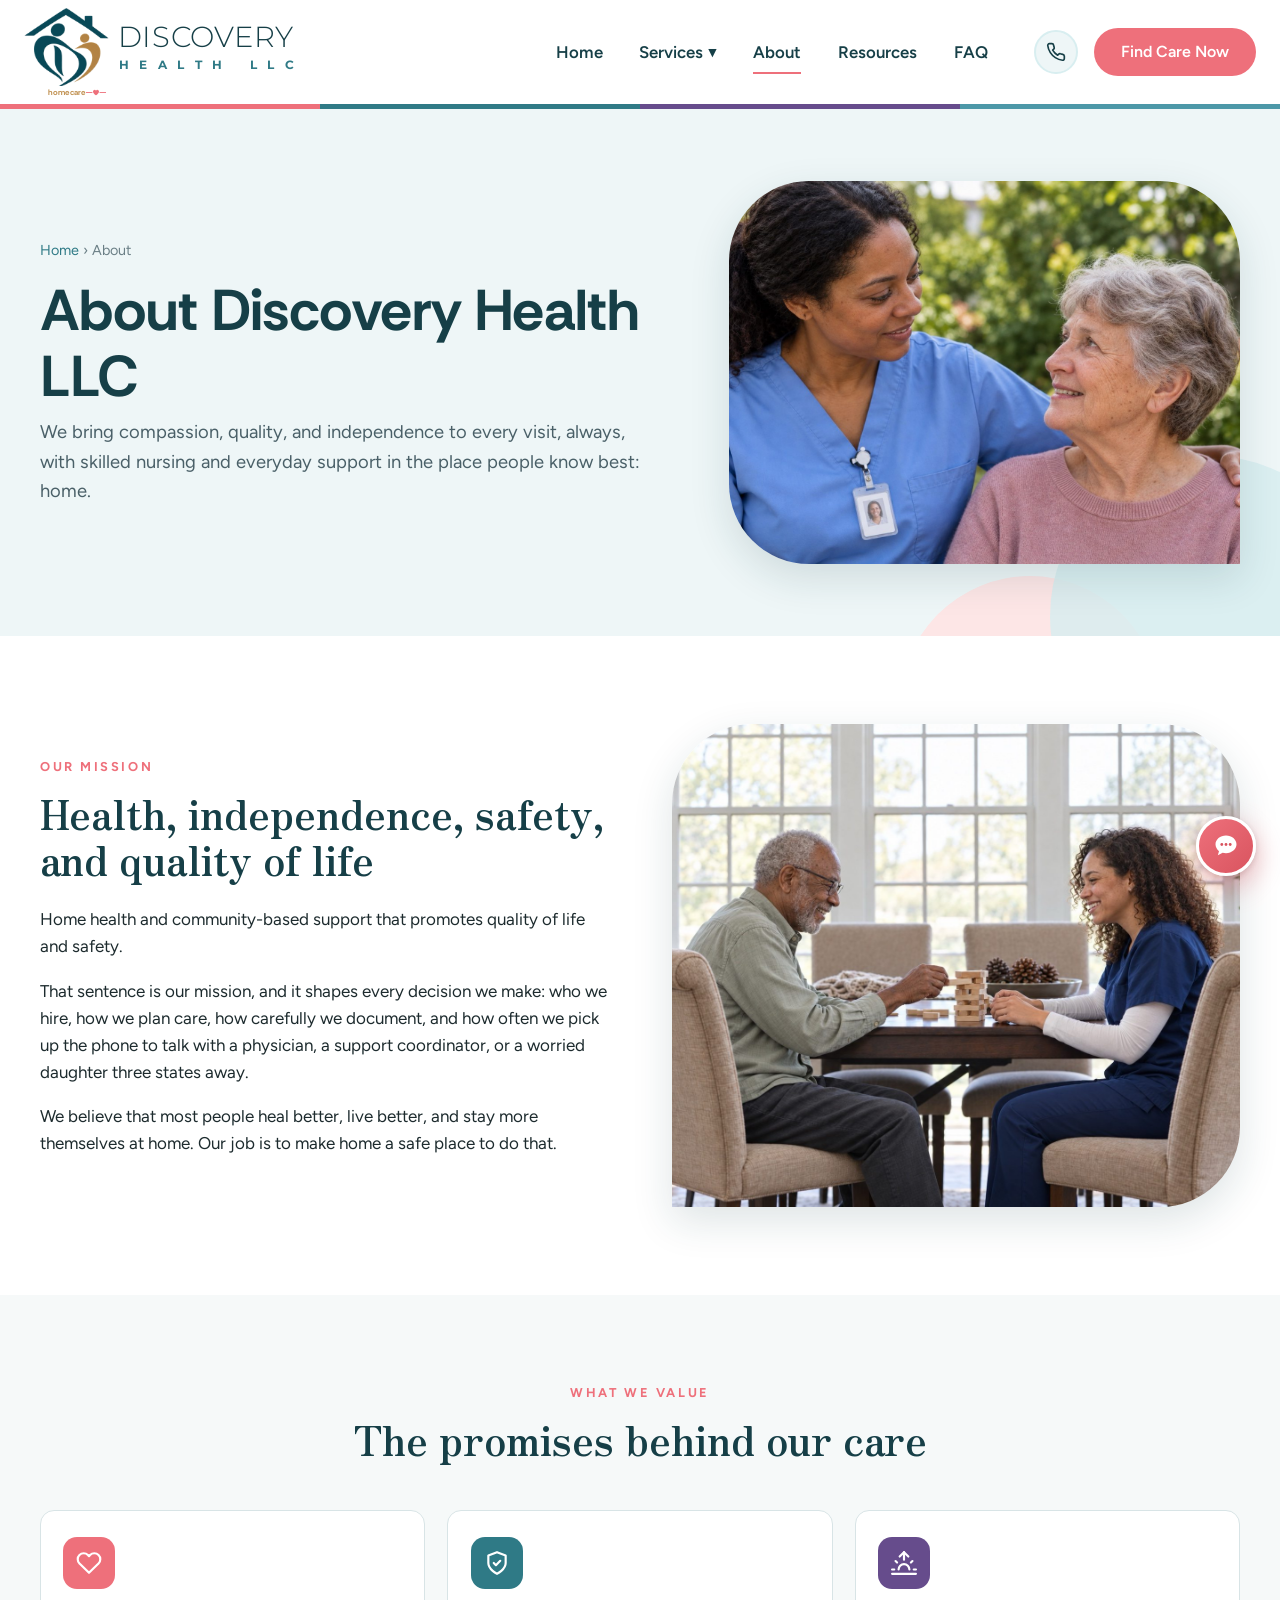
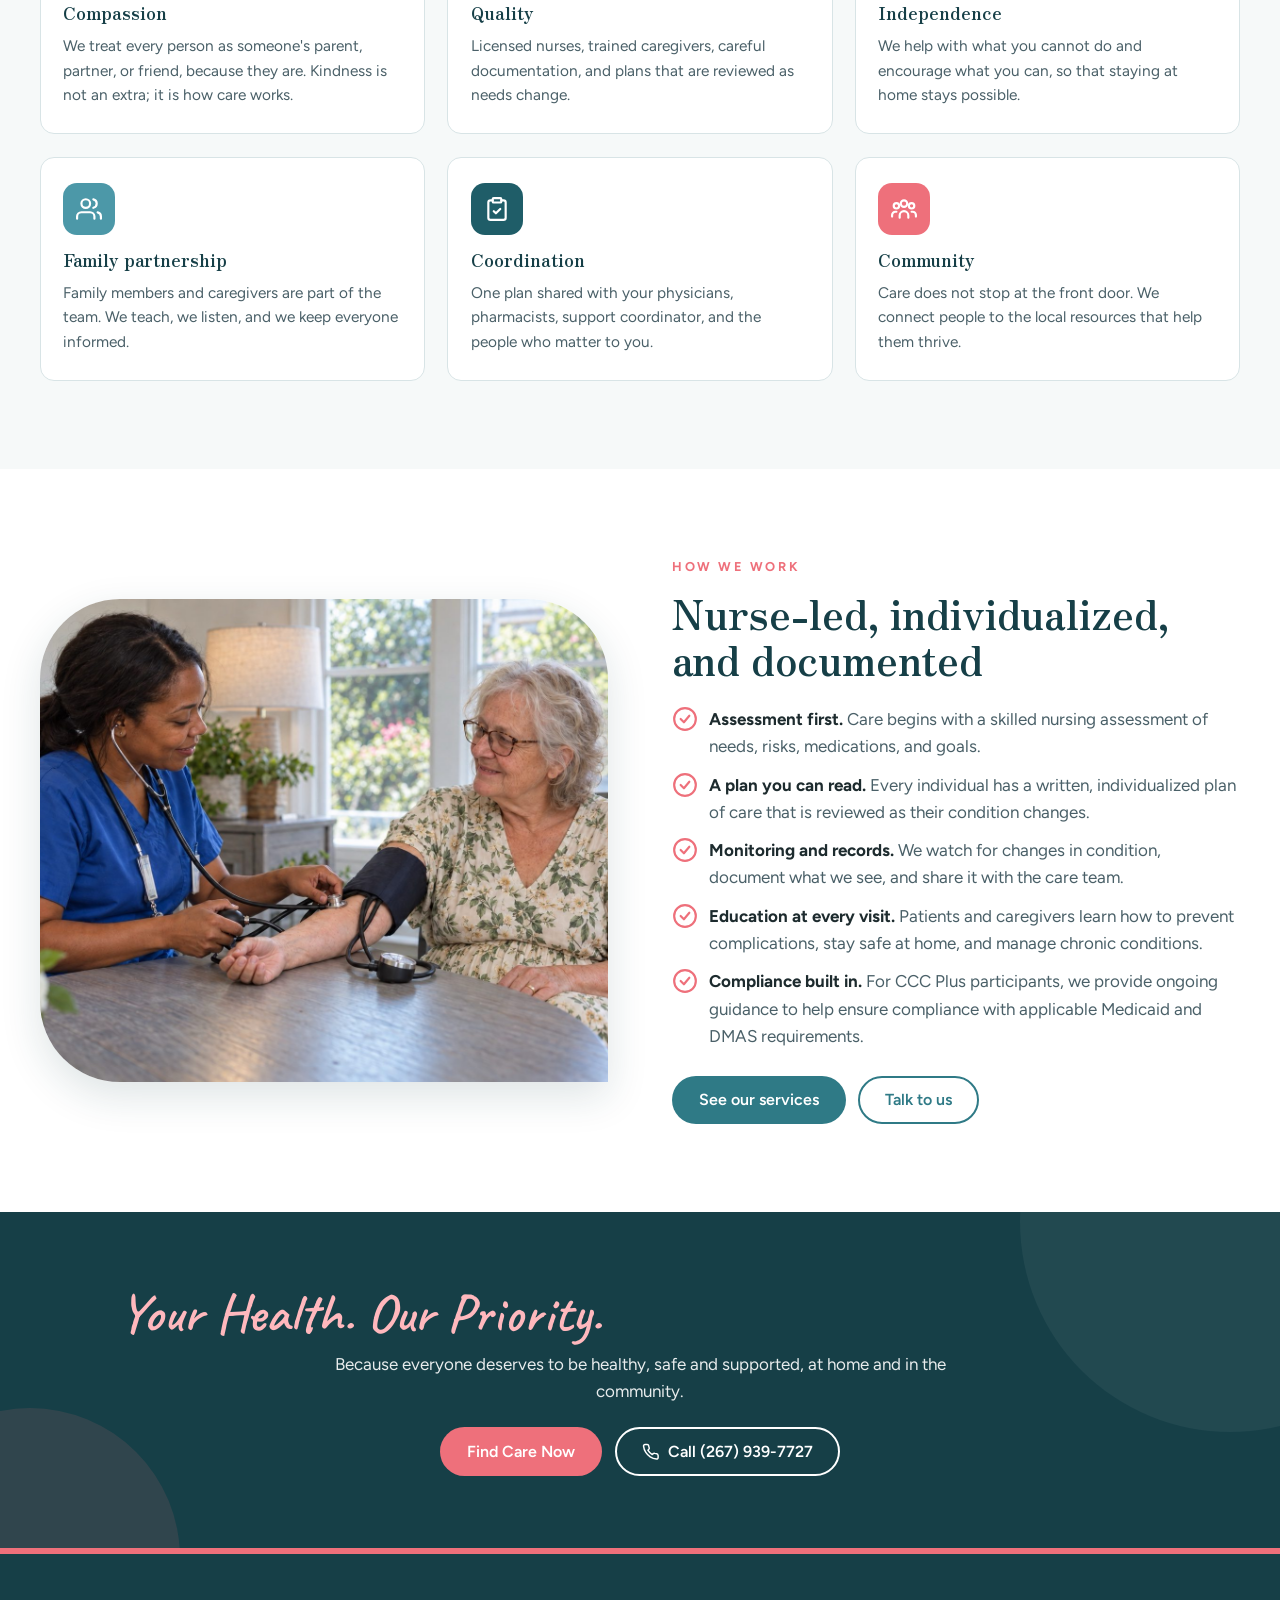
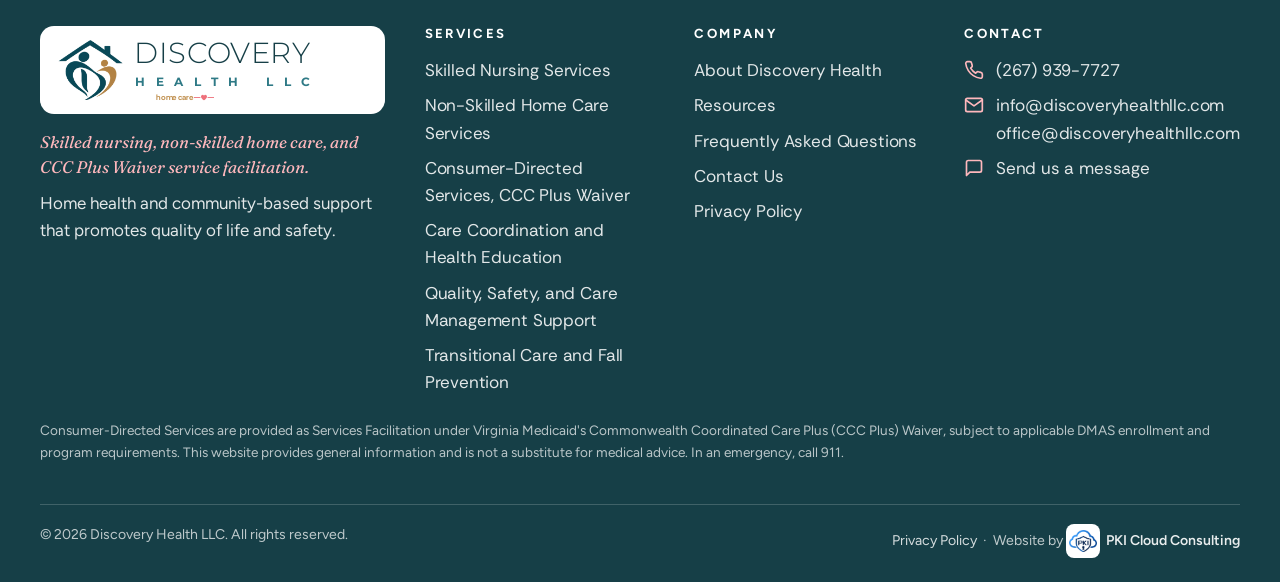
==== commit 10ffd9fb: "HEALTH LLC under DISCOVERY with the C under the Y; new slogan The second line of the wordmark reads " ====
--- a/about/index.html
+++ b/about/index.html
@@ -19,15 +19,15 @@
 <link rel="icon" type="image/png" sizes="192x192" href="../assets/img/favicon-192.png">
 <link rel="apple-touch-icon" href="../assets/img/apple-touch-icon.png">
 <link rel="preconnect" href="https://fonts.googleapis.com"><link rel="preconnect" href="https://fonts.gstatic.com" crossorigin><link href="https://fonts.googleapis.com/css2?family=Figtree:wght@400;500;600;700;800&family=Caveat:wght@600&family=Fraunces:ital,opsz,wght@0,9..144,600;1,9..144,400;1,9..144,600&family=Rethink+Sans:wght@500;600;700&family=Nunito:wght@600;700;800;900&family=Nunito+Sans:opsz,wght@6..12,400;6..12,800&family=Syncopate:wght@700&family=Lexend+Exa:wght@700&family=Montserrat:wght@300;400;500;600;700&family=Crimson+Pro:wght@400;500;600&family=Zen+Antique+Soft&display=swap" rel="stylesheet">
-<link rel="stylesheet" href="../assets/css/dh.css?ver=dh-80">
-<link rel="stylesheet" href="../assets/chatbot/dh-chatbot.css?ver=dh-80">
+<link rel="stylesheet" href="../assets/css/dh.css?ver=dh-81">
+<link rel="stylesheet" href="../assets/chatbot/dh-chatbot.css?ver=dh-81">
 
 </head>
 <body data-page="about">
 <a class="skip" href="#main">Skip to content</a>
 <header class="site-header">
   <div class="container header-row">
-    <a class="brand" href="../" aria-label="Discovery Health LLC home"><img class="brand-mark" src="../assets/img/logo-mark.png" alt="" width="240" height="220"><span class="brand-text brand-v4"><span class="brand-word2"><span class="brand-wm-text privia" aria-label="Discovery Health"><span class="w1" aria-hidden="true">Discovery</span><span class="w2" aria-hidden="true"><i>H</i><i>E</i><i>A</i><i>L</i><i>T</i><i>H</i></span></span></span><span class="brand-hc2"><svg class="brand-pulse brand-pulse-l" viewBox="0 0 40 16" aria-hidden="true"><path d="M0 9h12l3-6 4 11 4-8 2 3h15" fill="none" stroke="currentColor" stroke-width="1.8" stroke-linecap="round" stroke-linejoin="round"/></svg><span>home care</span><svg class="brand-pulse brand-pulse-r" viewBox="0 0 40 16" aria-hidden="true"><path d="M0 9h12" fill="none" stroke="currentColor" stroke-width="1.8" stroke-linecap="round"/><path d="M20 14.5s-6-3.6-6-7.6a3.1 3.1 0 0 1 6-1.2 3.1 3.1 0 0 1 6 1.2c0 4-6 7.6-6 7.6z" fill="currentColor"/><path d="M28 9h12" fill="none" stroke="currentColor" stroke-width="1.8" stroke-linecap="round"/></svg></span></span></a>
+    <a class="brand" href="../" aria-label="Discovery Health LLC home"><img class="brand-mark" src="../assets/img/logo-mark.png" alt="" width="240" height="220"><span class="brand-text brand-v4"><span class="brand-word2"><span class="brand-wm-text privia" aria-label="Discovery Health LLC"><span class="w1" aria-hidden="true">Discovery</span><span class="w2" aria-hidden="true"><i>H</i><i>E</i><i>A</i><i>L</i><i>T</i><i>H</i><i class="gap"></i><i>L</i><i>L</i><i>C</i></span></span></span><span class="brand-hc2"><svg class="brand-pulse brand-pulse-l" viewBox="0 0 40 16" aria-hidden="true"><path d="M0 9h12l3-6 4 11 4-8 2 3h15" fill="none" stroke="currentColor" stroke-width="1.8" stroke-linecap="round" stroke-linejoin="round"/></svg><span>home care</span><svg class="brand-pulse brand-pulse-r" viewBox="0 0 40 16" aria-hidden="true"><path d="M0 9h12" fill="none" stroke="currentColor" stroke-width="1.8" stroke-linecap="round"/><path d="M20 14.5s-6-3.6-6-7.6a3.1 3.1 0 0 1 6-1.2 3.1 3.1 0 0 1 6 1.2c0 4-6 7.6-6 7.6z" fill="currentColor"/><path d="M28 9h12" fill="none" stroke="currentColor" stroke-width="1.8" stroke-linecap="round"/></svg></span></span></a>
     <nav class="site-nav" aria-label="Primary">
       <a class="nav-link" data-nav="home" href="../">Home</a><div class="nav-item"><a class="nav-link" data-nav="services" href="../services/">Services <span class="nav-caret" aria-hidden="true">&#9660;</span></a><button class="nav-sub-toggle" type="button" aria-label="Show services" aria-expanded="false"></button><div class="nav-drop"><a class="all" href="../services/">All services</a><a href="../services/#skilled-nursing">Skilled Nursing Services</a><a href="../services/#home-care">Non-Skilled Home Care Services</a><a href="../services/#consumer-directed">Consumer-Directed Services, CCC Plus Waiver</a><a href="../services/#care-coordination">Care Coordination and Health Education</a><a href="../services/#quality-safety">Quality, Safety, and Care Management Support</a><a href="../services/#transitional-care">Transitional Care and Fall Prevention</a></div></div><a class="nav-link" data-nav="about" href="../about/">About</a><a class="nav-link" data-nav="resources" href="../resources/">Resources</a><a class="nav-link" data-nav="faq" href="../faq/">FAQ</a>
       <div class="header-ctas">
@@ -93,7 +93,7 @@
   <div class="container">
     <div class="footer-grid">
       <div class="footer-brand">
-        <div class="logo-card brand"><img class="brand-mark" src="../assets/img/logo-mark.png" alt="" width="240" height="220"><span class="brand-text brand-v4"><span class="brand-word2"><span class="brand-wm-text privia" aria-label="Discovery Health"><span class="w1" aria-hidden="true">Discovery</span><span class="w2" aria-hidden="true"><i>H</i><i>E</i><i>A</i><i>L</i><i>T</i><i>H</i></span></span></span><span class="brand-hc2"><svg class="brand-pulse brand-pulse-l" viewBox="0 0 40 16" aria-hidden="true"><path d="M0 9h12l3-6 4 11 4-8 2 3h15" fill="none" stroke="currentColor" stroke-width="1.8" stroke-linecap="round" stroke-linejoin="round"/></svg><span>home care</span><svg class="brand-pulse brand-pulse-r" viewBox="0 0 40 16" aria-hidden="true"><path d="M0 9h12" fill="none" stroke="currentColor" stroke-width="1.8" stroke-linecap="round"/><path d="M20 14.5s-6-3.6-6-7.6a3.1 3.1 0 0 1 6-1.2 3.1 3.1 0 0 1 6 1.2c0 4-6 7.6-6 7.6z" fill="currentColor"/><path d="M28 9h12" fill="none" stroke="currentColor" stroke-width="1.8" stroke-linecap="round"/></svg></span></span></div>
+        <div class="logo-card brand"><img class="brand-mark" src="../assets/img/logo-mark.png" alt="" width="240" height="220"><span class="brand-text brand-v4"><span class="brand-word2"><span class="brand-wm-text privia" aria-label="Discovery Health LLC"><span class="w1" aria-hidden="true">Discovery</span><span class="w2" aria-hidden="true"><i>H</i><i>E</i><i>A</i><i>L</i><i>T</i><i>H</i><i class="gap"></i><i>L</i><i>L</i><i>C</i></span></span></span><span class="brand-hc2"><svg class="brand-pulse brand-pulse-l" viewBox="0 0 40 16" aria-hidden="true"><path d="M0 9h12l3-6 4 11 4-8 2 3h15" fill="none" stroke="currentColor" stroke-width="1.8" stroke-linecap="round" stroke-linejoin="round"/></svg><span>home care</span><svg class="brand-pulse brand-pulse-r" viewBox="0 0 40 16" aria-hidden="true"><path d="M0 9h12" fill="none" stroke="currentColor" stroke-width="1.8" stroke-linecap="round"/><path d="M20 14.5s-6-3.6-6-7.6a3.1 3.1 0 0 1 6-1.2 3.1 3.1 0 0 1 6 1.2c0 4-6 7.6-6 7.6z" fill="currentColor"/><path d="M28 9h12" fill="none" stroke="currentColor" stroke-width="1.8" stroke-linecap="round"/></svg></span></span></div>
         <p class="footer-services">Skilled nursing, non-skilled home care, and CCC Plus Waiver service facilitation.</p>
         <p>Home health and community-based support that promotes quality of life and safety.</p>
       </div>
@@ -127,7 +127,7 @@
     </div>
   </div>
 </footer>
-<script src="../assets/js/dh.js?ver=dh-80"></script>
-<script src="../assets/chatbot/dh-chatbot.js?ver=dh-80" defer></script>
+<script src="../assets/js/dh.js?ver=dh-81"></script>
+<script src="../assets/chatbot/dh-chatbot.js?ver=dh-81" defer></script>
 </body>
 </html>
--- a/assets/css/dh.css
+++ b/assets/css/dh.css
@@ -1486,3 +1486,10 @@
   .hero-pulse-m .hpm-line { stroke-dasharray: 200; stroke-dashoffset: 200; animation: dhDrawIn 2.4s ease-out 0.4s forwards; }
   .hero-pulse-m .hpm-heart { opacity: 0; animation: dhFadeIn 1s ease-out 2.4s forwards; }
 }
+
+/* Round 75: HEALTH LLC spread under DISCOVERY so the C lines up under the Y */
+.brand-wm-text.privia .w2 { display: flex; justify-content: space-between; letter-spacing: 0; padding: 0 0.04em 0 0.1em; }
+.brand-wm-text.privia .w2 i.gap { width: 0.6em; }
+.brand-wm-text.privia { width: max-content; }
+.brand-wm-text.privia .w1 { width: max-content; }
+.brand-wm-text.privia .w2 { width: 0; min-width: 100%; box-sizing: border-box; }
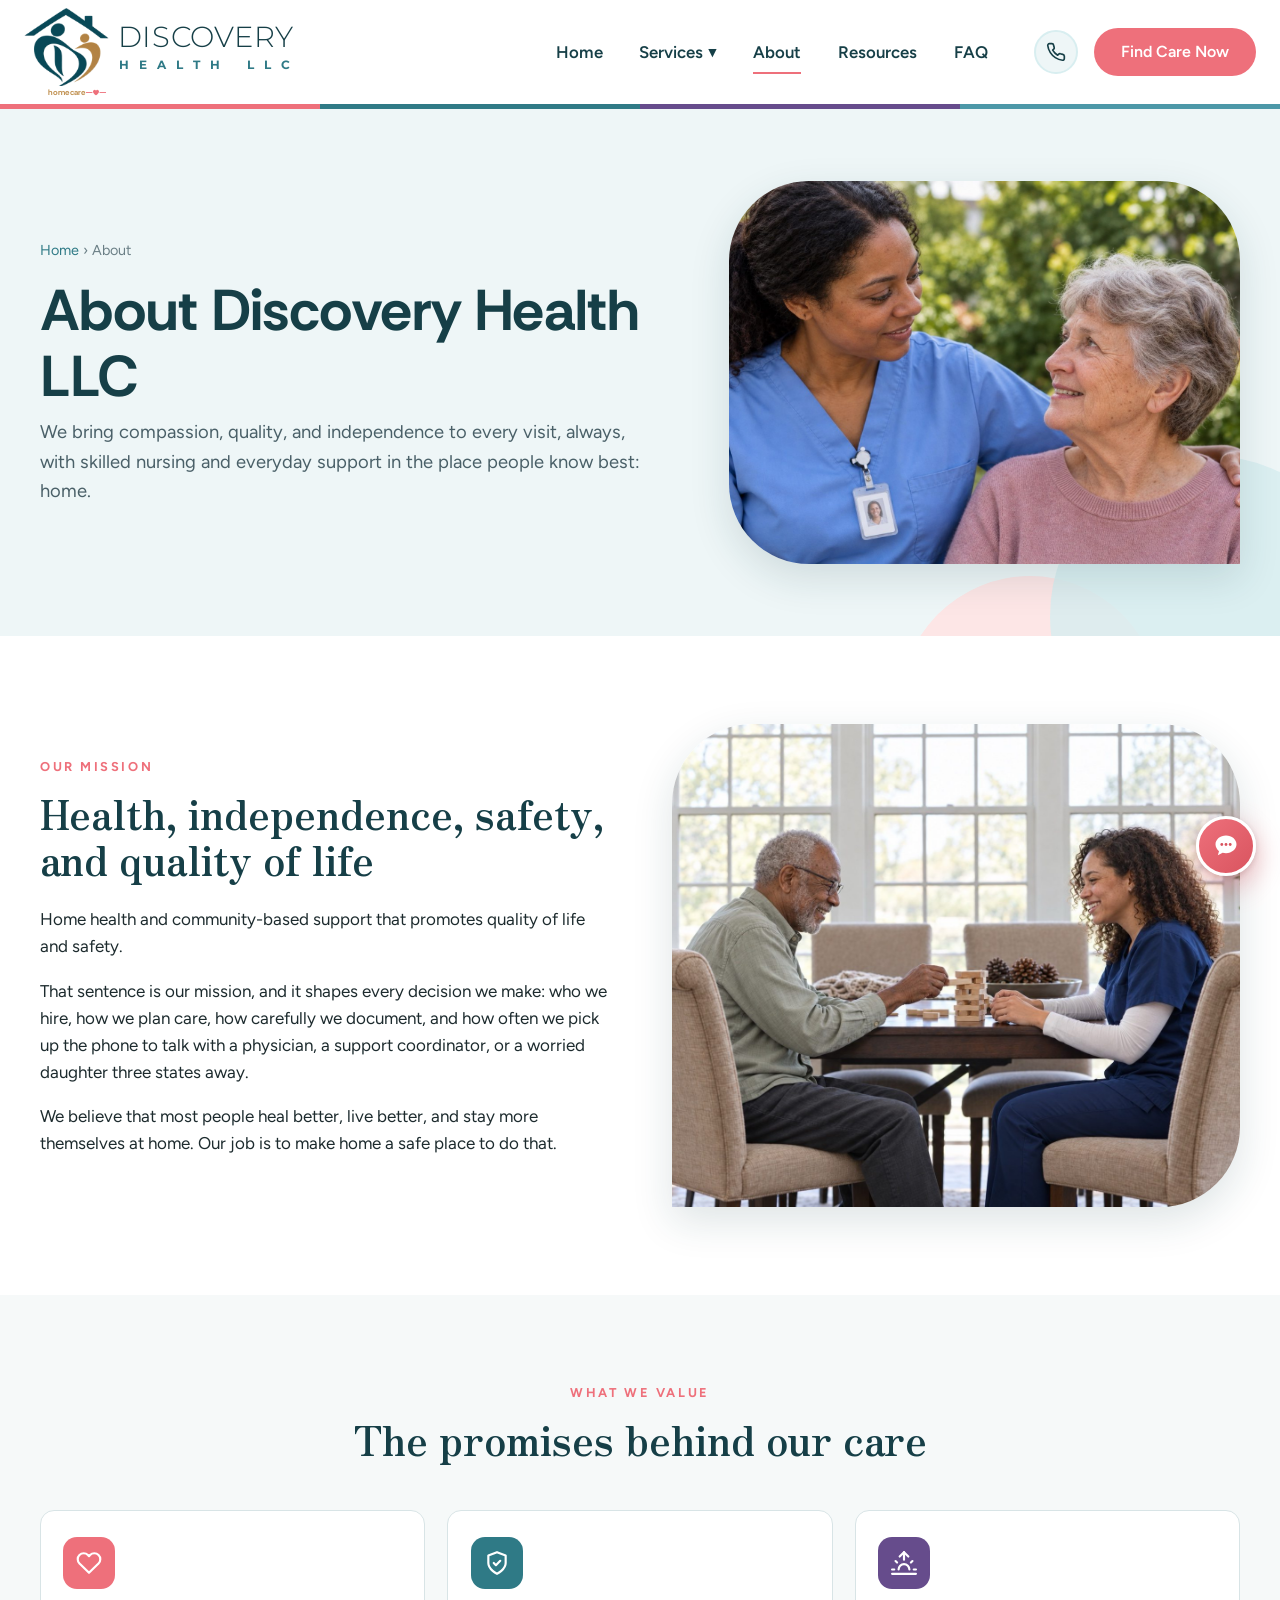
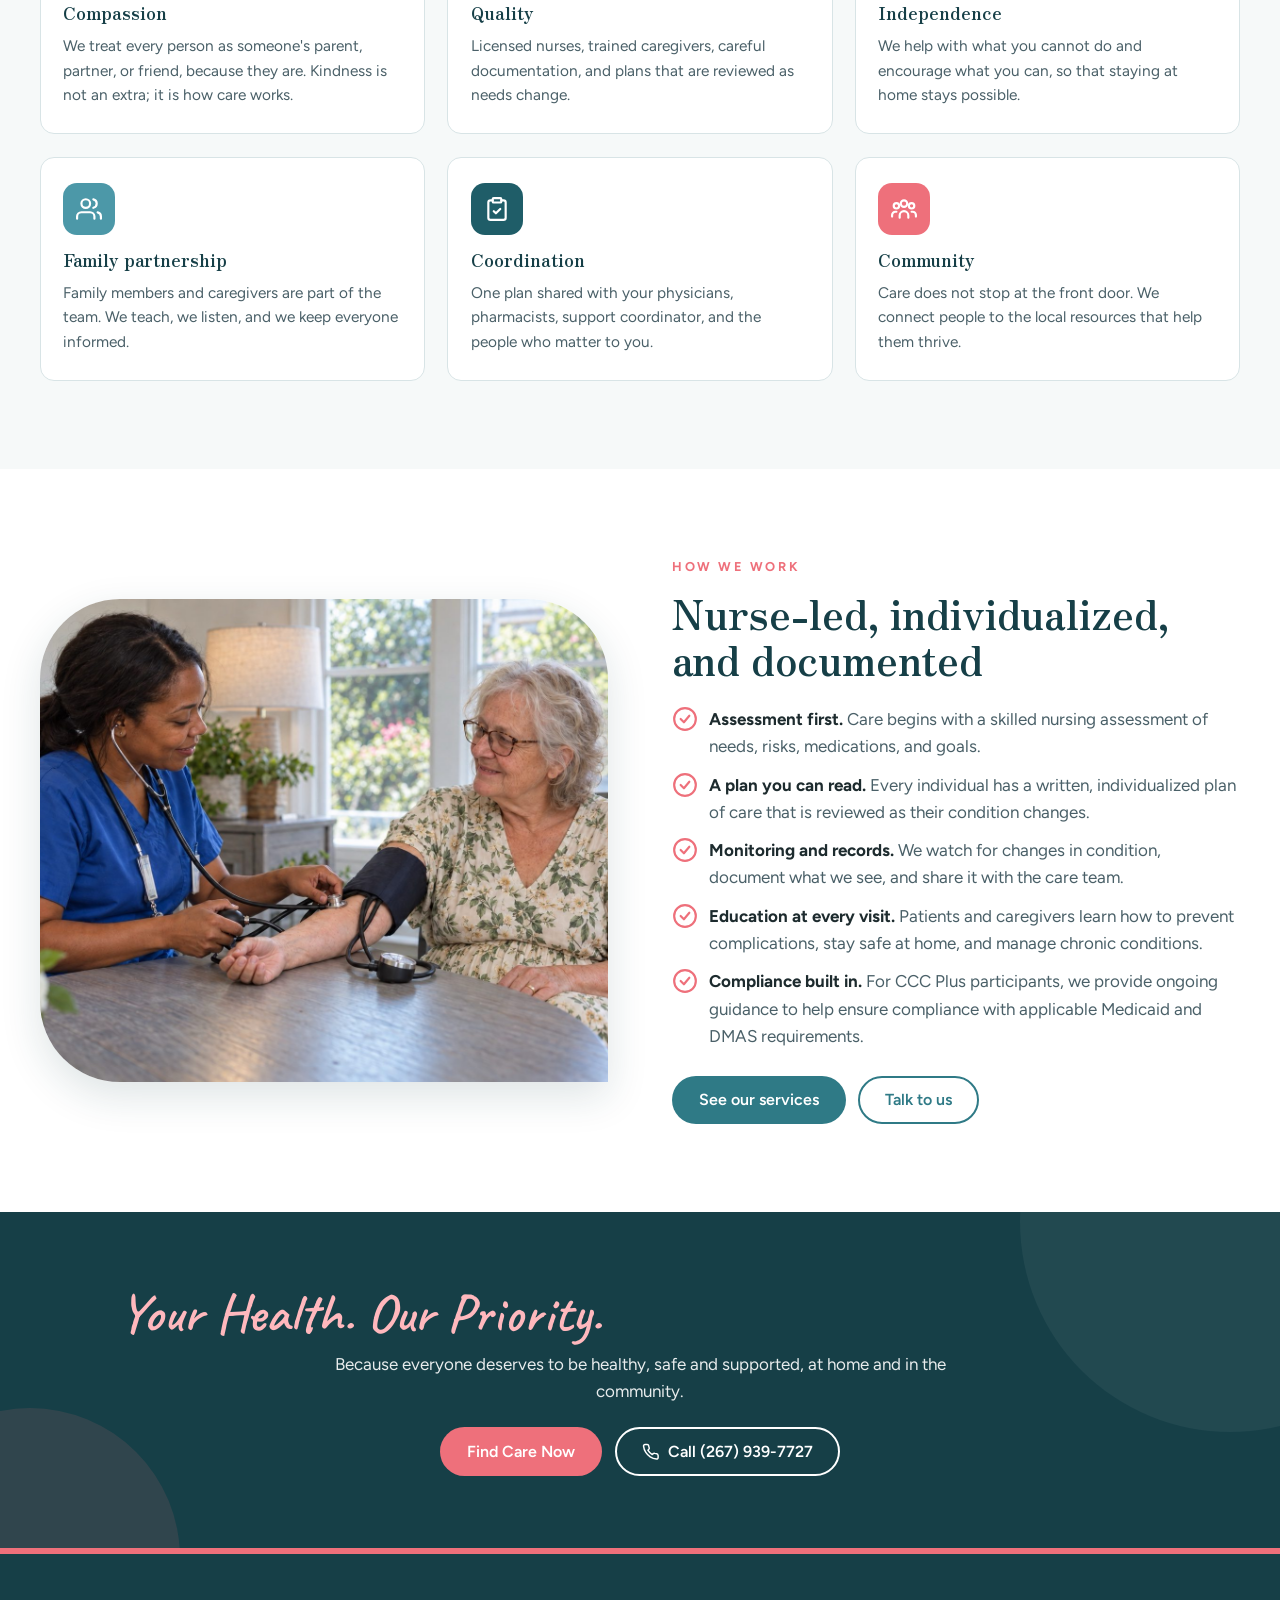
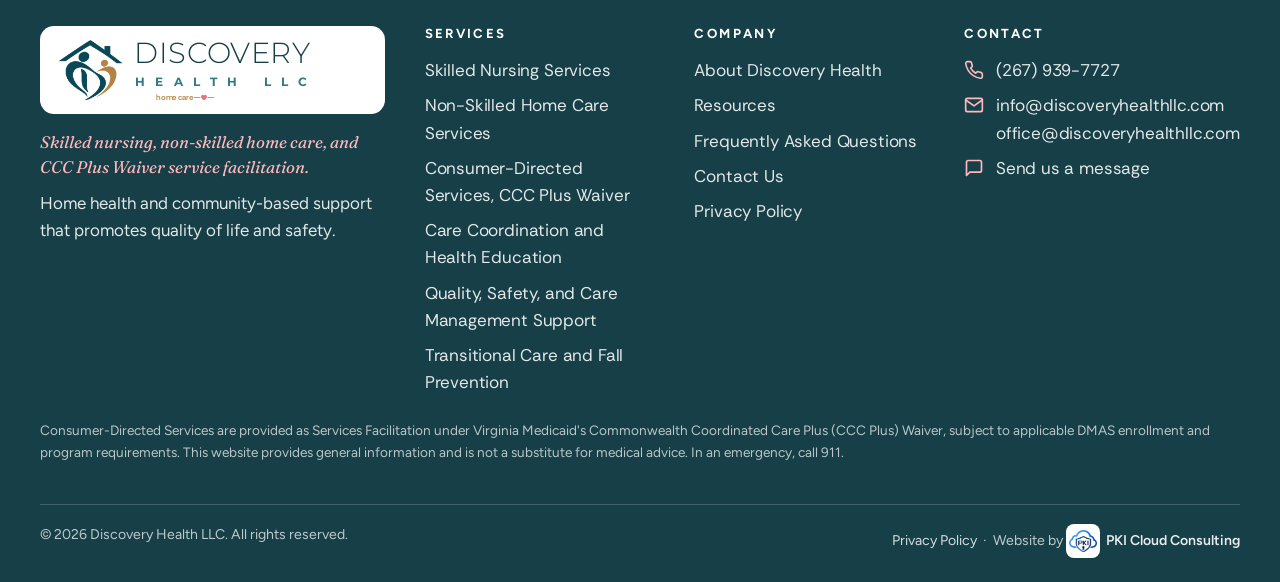
==== commit 8fa9e82b: "Nudge LLC slightly left under the Y 🤖 Generated with Claude Code" ====
--- a/about/index.html
+++ b/about/index.html
@@ -19,8 +19,8 @@
 <link rel="icon" type="image/png" sizes="192x192" href="../assets/img/favicon-192.png">
 <link rel="apple-touch-icon" href="../assets/img/apple-touch-icon.png">
 <link rel="preconnect" href="https://fonts.googleapis.com"><link rel="preconnect" href="https://fonts.gstatic.com" crossorigin><link href="https://fonts.googleapis.com/css2?family=Figtree:wght@400;500;600;700;800&family=Caveat:wght@600&family=Fraunces:ital,opsz,wght@0,9..144,600;1,9..144,400;1,9..144,600&family=Rethink+Sans:wght@500;600;700&family=Nunito:wght@600;700;800;900&family=Nunito+Sans:opsz,wght@6..12,400;6..12,800&family=Syncopate:wght@700&family=Lexend+Exa:wght@700&family=Montserrat:wght@300;400;500;600;700&family=Crimson+Pro:wght@400;500;600&family=Zen+Antique+Soft&display=swap" rel="stylesheet">
-<link rel="stylesheet" href="../assets/css/dh.css?ver=dh-81">
-<link rel="stylesheet" href="../assets/chatbot/dh-chatbot.css?ver=dh-81">
+<link rel="stylesheet" href="../assets/css/dh.css?ver=dh-82">
+<link rel="stylesheet" href="../assets/chatbot/dh-chatbot.css?ver=dh-82">
 
 </head>
 <body data-page="about">
@@ -127,7 +127,7 @@
     </div>
   </div>
 </footer>
-<script src="../assets/js/dh.js?ver=dh-81"></script>
-<script src="../assets/chatbot/dh-chatbot.js?ver=dh-81" defer></script>
+<script src="../assets/js/dh.js?ver=dh-82"></script>
+<script src="../assets/chatbot/dh-chatbot.js?ver=dh-82" defer></script>
 </body>
 </html>
--- a/assets/css/dh.css
+++ b/assets/css/dh.css
@@ -1493,3 +1493,5 @@
 .brand-wm-text.privia { width: max-content; }
 .brand-wm-text.privia .w1 { width: max-content; }
 .brand-wm-text.privia .w2 { width: 0; min-width: 100%; box-sizing: border-box; }
+/* Round 76: LLC nudged a hair left so the C sits under the Y */
+.brand-wm-text.privia .w2 { padding-right: 0.3em; }
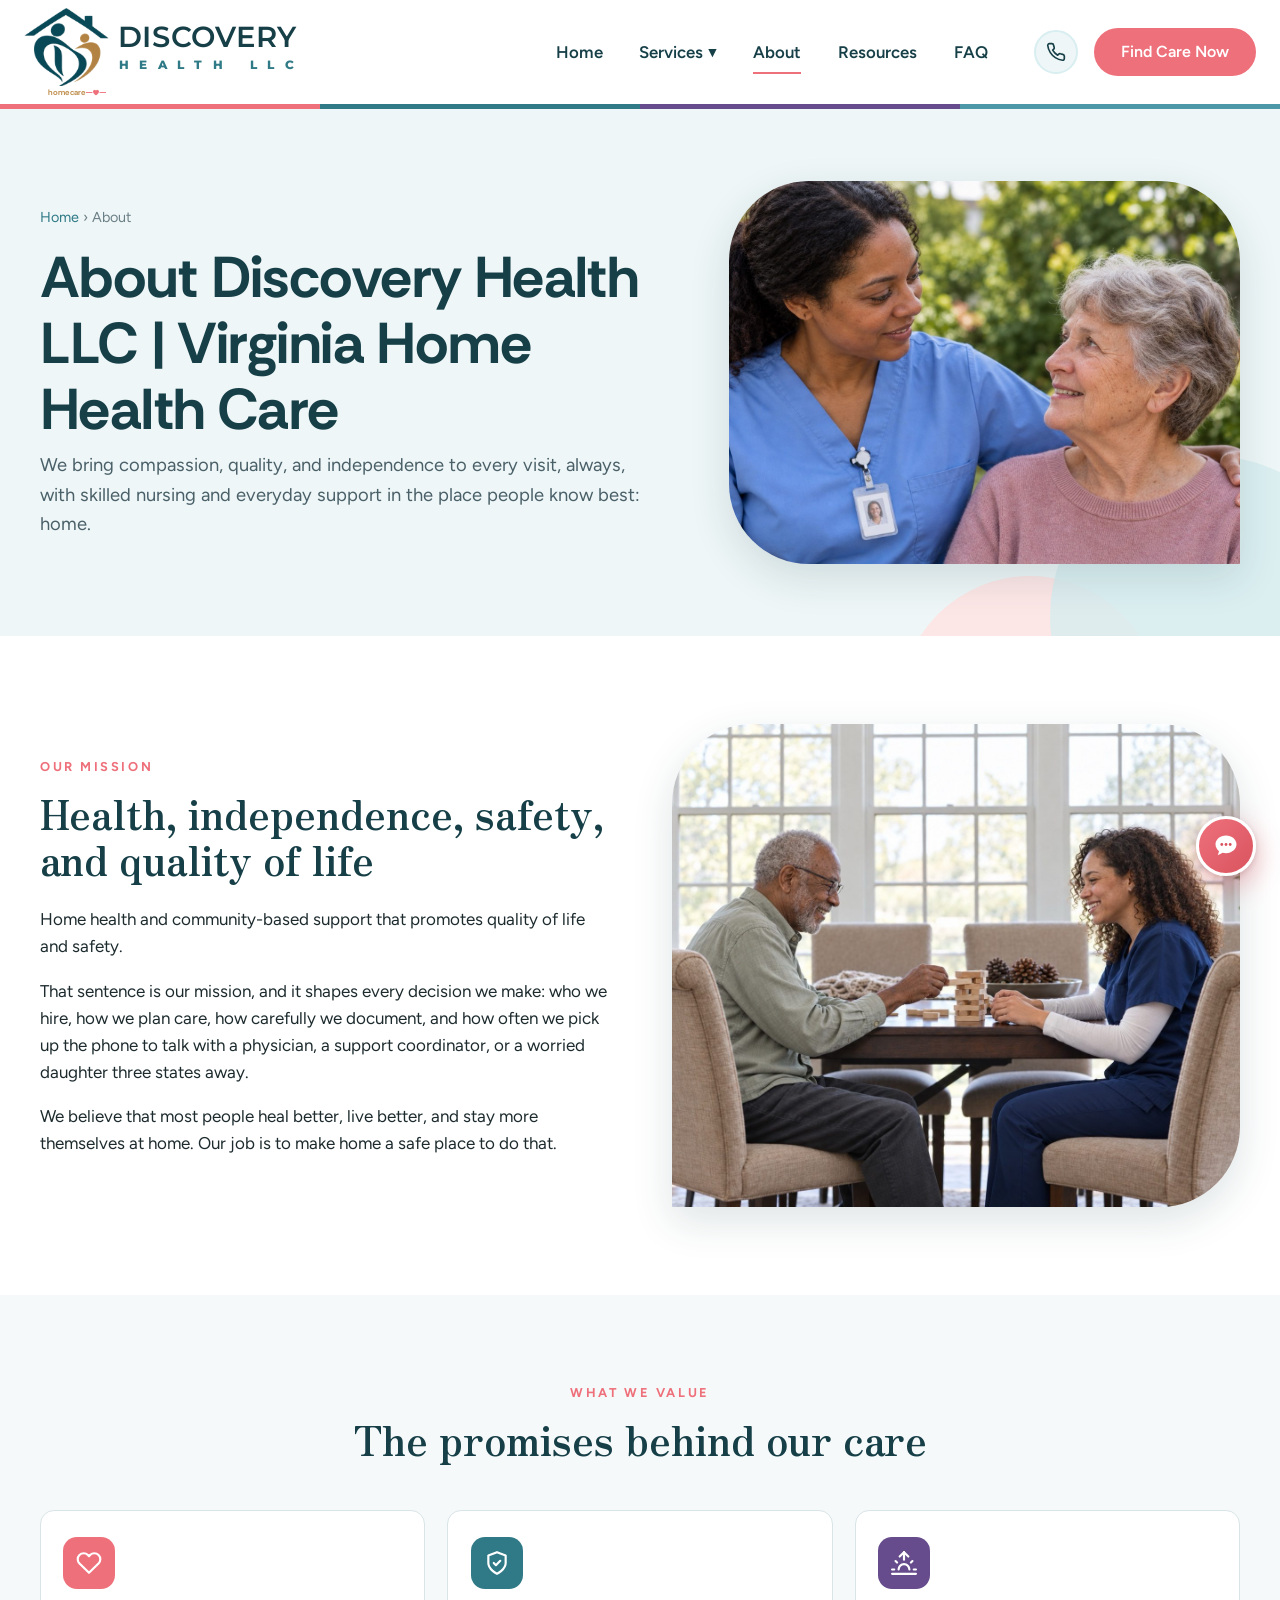
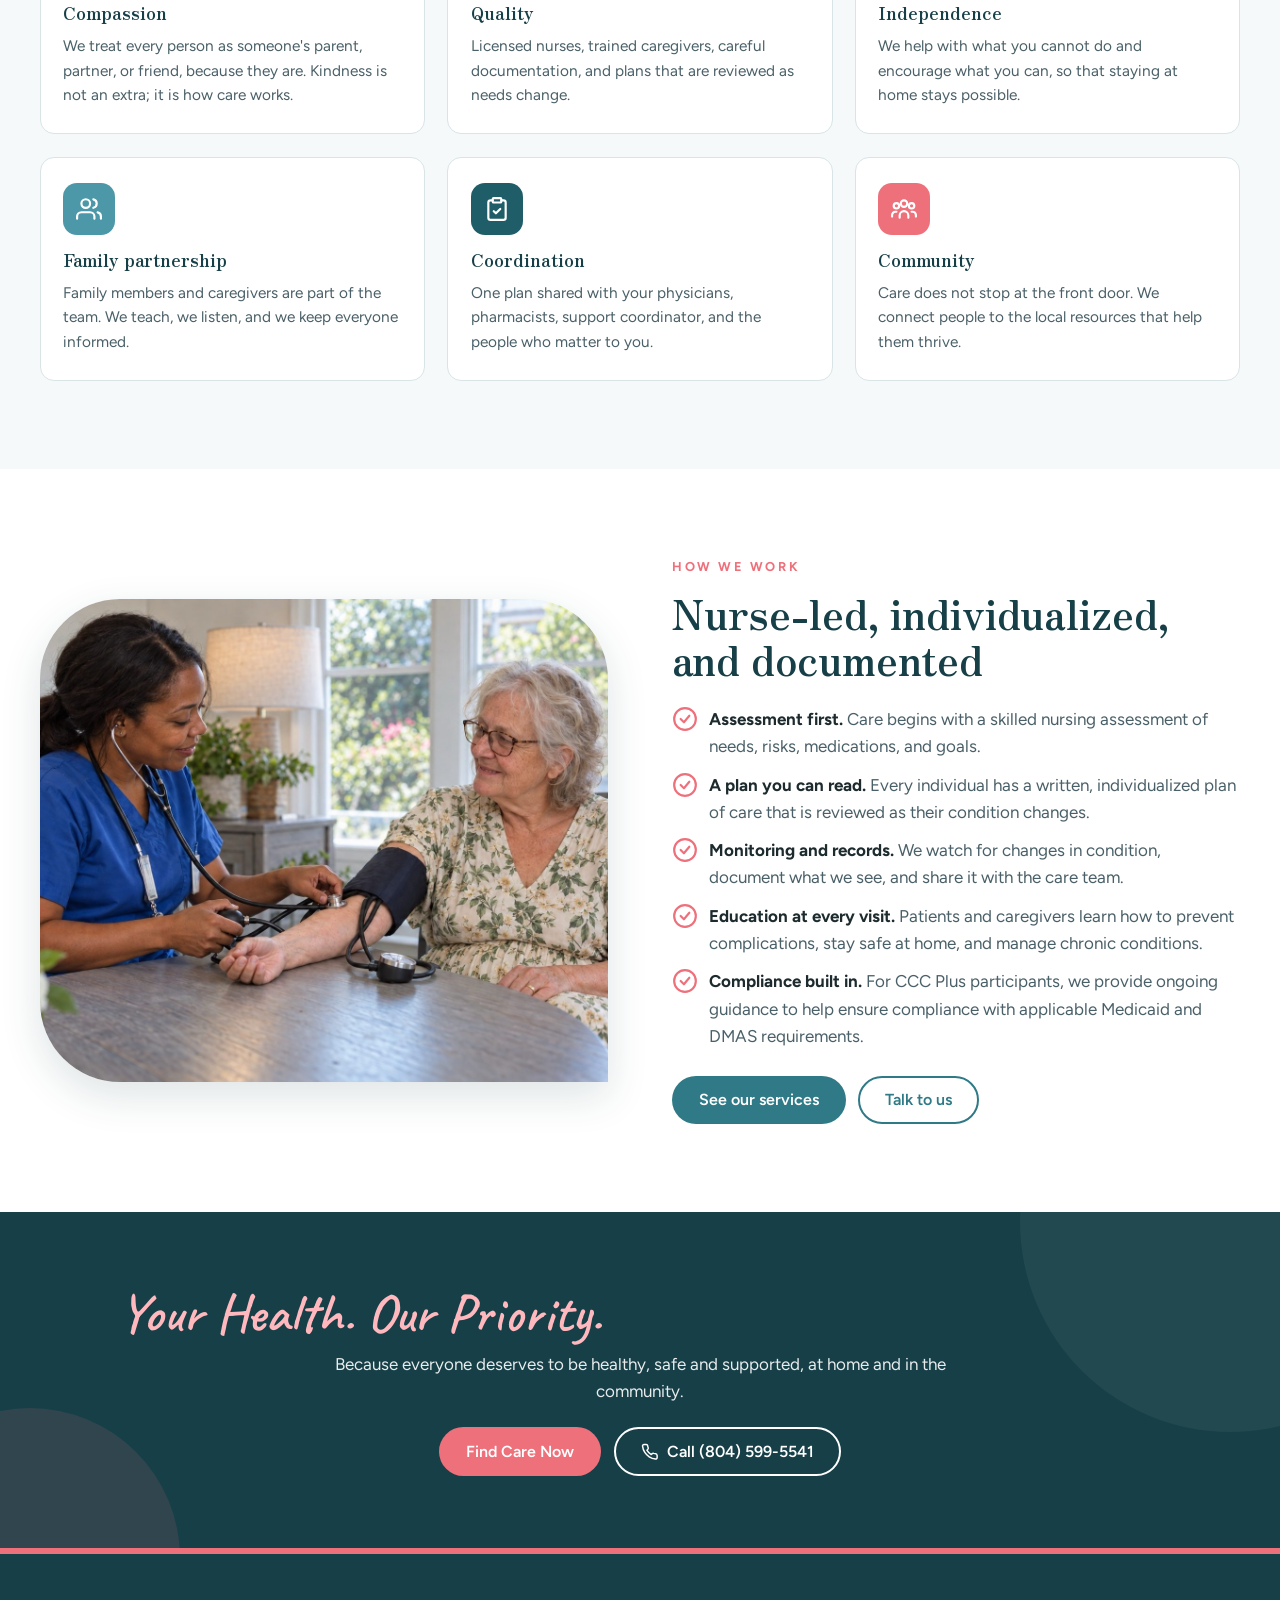
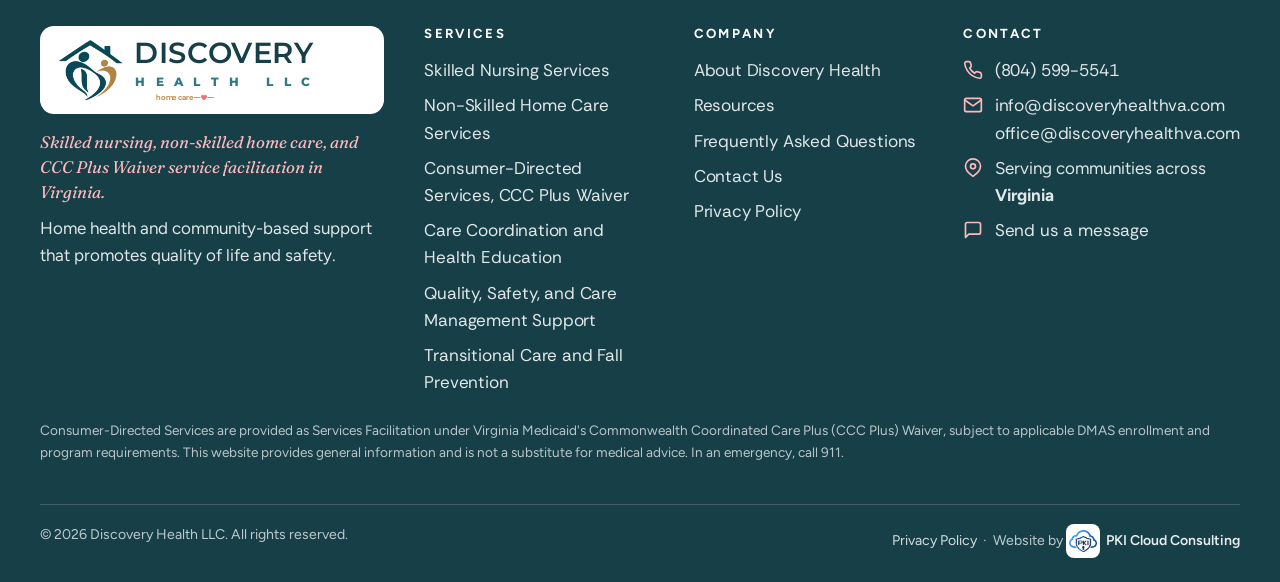
==== commit 36d4b976: "Rebrand to discoveryhealthva.com and make the Virginia service area explicit Domain, contact details" ====
--- a/about/index.html
+++ b/about/index.html
@@ -3,24 +3,27 @@
 <head>
 <meta charset="utf-8">
 <meta name="viewport" content="width=device-width, initial-scale=1, viewport-fit=cover">
-<title>About Discovery Health LLC</title>
-<meta name="description" content="Discovery Health LLC is a home health and community-based support provider delivering compassionate, nurse-led care that promotes health, independence, safety, and quality of life.">
-<link rel="canonical" href="https://www.discoveryhealthllc.com/about/">
+<title>About Discovery Health LLC | Virginia Home Health Care</title>
+<meta name="description" content="Discovery Health LLC is a Virginia home health and community-based support provider delivering compassionate, nurse-led care that promotes health, independence, safety, and quality of life.">
+<link rel="canonical" href="https://www.discoveryhealthva.com/about/">
 <meta property="og:type" content="website">
 <meta property="og:site_name" content="Discovery Health LLC">
-<meta property="og:title" content="About Discovery Health LLC">
-<meta property="og:description" content="Discovery Health LLC is a home health and community-based support provider delivering compassionate, nurse-led care that promotes health, independence, safety, and quality of life.">
-<meta property="og:url" content="https://www.discoveryhealthllc.com/about/">
-<meta property="og:image" content="https://www.discoveryhealthllc.com/assets/img/og-share.jpeg">
+<meta property="og:title" content="About Discovery Health LLC | Virginia Home Health Care">
+<meta property="og:description" content="Discovery Health LLC is a Virginia home health and community-based support provider delivering compassionate, nurse-led care that promotes health, independence, safety, and quality of life.">
+<meta property="og:url" content="https://www.discoveryhealthva.com/about/">
+<meta property="og:image" content="https://www.discoveryhealthva.com/assets/img/og-share.jpeg">
 <meta name="twitter:card" content="summary_large_image">
 <meta name="theme-color" content="#2f7a86">
+<meta name="geo.region" content="US-VA">
+<meta name="geo.placename" content="Virginia">
+<meta name="ICBM" content="37.5407, -77.4360">
 <link rel="icon" href="../favicon.ico" sizes="any">
 <link rel="icon" type="image/png" sizes="32x32" href="../assets/img/favicon-32.png">
 <link rel="icon" type="image/png" sizes="192x192" href="../assets/img/favicon-192.png">
 <link rel="apple-touch-icon" href="../assets/img/apple-touch-icon.png">
-<link rel="preconnect" href="https://fonts.googleapis.com"><link rel="preconnect" href="https://fonts.gstatic.com" crossorigin><link href="https://fonts.googleapis.com/css2?family=Figtree:wght@400;500;600;700;800&family=Caveat:wght@600&family=Fraunces:ital,opsz,wght@0,9..144,600;1,9..144,400;1,9..144,600&family=Rethink+Sans:wght@500;600;700&family=Nunito:wght@600;700;800;900&family=Nunito+Sans:opsz,wght@6..12,400;6..12,800&family=Syncopate:wght@700&family=Lexend+Exa:wght@700&family=Montserrat:wght@300;400;500;600;700&family=Crimson+Pro:wght@400;500;600&family=Zen+Antique+Soft&display=swap" rel="stylesheet">
-<link rel="stylesheet" href="../assets/css/dh.css?ver=dh-82">
-<link rel="stylesheet" href="../assets/chatbot/dh-chatbot.css?ver=dh-82">
+<link rel="preconnect" href="https://fonts.googleapis.com"><link rel="preconnect" href="https://fonts.gstatic.com" crossorigin><link href="https://fonts.googleapis.com/css2?family=Figtree:wght@400;500;600;700;800&family=Caveat:wght@600&family=Fraunces:ital,opsz,wght@0,9..144,600;1,9..144,400;1,9..144,600&family=Rethink+Sans:wght@500;600;700&family=Nunito:wght@600;700;800;900&family=Nunito+Sans:opsz,wght@6..12,400;6..12,800&family=Syncopate:wght@700&family=Lexend+Exa:wght@700&family=Montserrat:wght@300;400;500;600;700;800&family=Crimson+Pro:wght@400;500;600&family=Zen+Antique+Soft&display=swap" rel="stylesheet">
+<link rel="stylesheet" href="../assets/css/dh.css?ver=dh-85">
+<link rel="stylesheet" href="../assets/chatbot/dh-chatbot.css?ver=dh-85">
 
 </head>
 <body data-page="about">
@@ -40,7 +43,7 @@
 </header>
 <main id="main">
 <section class="page-hero has-photo"><div class="container">
-  <div><p class="crumbs"><a href="../">Home</a> &rsaquo; About</p><h1>About Discovery Health LLC</h1><p class="lede">We bring compassion, quality, and independence to every visit, always, with skilled nursing and everyday support in the place people know best: home.</p></div>
+  <div><p class="crumbs"><a href="../">Home</a> &rsaquo; About</p><h1>About Discovery Health LLC | Virginia Home Health Care</h1><p class="lede">We bring compassion, quality, and independence to every visit, always, with skilled nursing and everyday support in the place people know best: home.</p></div>
   <div class="shape"><img src="../assets/img/care-nurse-garden-close-1.jpeg" alt="" style="object-position:center 30%" decoding="async"></div>
 </div></section>
 <section class="section">
@@ -84,7 +87,7 @@
     <p>Because everyone deserves to be healthy, safe and supported, at home and in the community.</p>
     <div class="btn-row">
       <a class="btn btn-primary" href="../contact/">Find Care Now</a>
-      <a class="btn btn-ghost" href="tel:+12679397727"><svg viewBox="0 0 24 24" fill="none" stroke="currentColor" stroke-width="2" stroke-linecap="round" stroke-linejoin="round" aria-hidden="true"><path d="M22 16.9v3a2 2 0 0 1-2.2 2 19.8 19.8 0 0 1-8.6-3.1 19.5 19.5 0 0 1-6-6A19.8 19.8 0 0 1 2.1 4.2 2 2 0 0 1 4.1 2h3a2 2 0 0 1 2 1.7c.1.9.4 1.8.7 2.7a2 2 0 0 1-.5 2.1L8 9.8a16 16 0 0 0 6 6l1.3-1.3a2 2 0 0 1 2.1-.4c.9.3 1.8.6 2.7.7a2 2 0 0 1 1.7 2z"/></svg> Call (267) 939-7727</a>
+      <a class="btn btn-ghost" href="tel:+18045995541"><svg viewBox="0 0 24 24" fill="none" stroke="currentColor" stroke-width="2" stroke-linecap="round" stroke-linejoin="round" aria-hidden="true"><path d="M22 16.9v3a2 2 0 0 1-2.2 2 19.8 19.8 0 0 1-8.6-3.1 19.5 19.5 0 0 1-6-6A19.8 19.8 0 0 1 2.1 4.2 2 2 0 0 1 4.1 2h3a2 2 0 0 1 2 1.7c.1.9.4 1.8.7 2.7a2 2 0 0 1-.5 2.1L8 9.8a16 16 0 0 0 6 6l1.3-1.3a2 2 0 0 1 2.1-.4c.9.3 1.8.6 2.7.7a2 2 0 0 1 1.7 2z"/></svg> Call (804) 599-5541</a>
     </div>
   </div>
 </section>
@@ -94,7 +97,7 @@
     <div class="footer-grid">
       <div class="footer-brand">
         <div class="logo-card brand"><img class="brand-mark" src="../assets/img/logo-mark.png" alt="" width="240" height="220"><span class="brand-text brand-v4"><span class="brand-word2"><span class="brand-wm-text privia" aria-label="Discovery Health LLC"><span class="w1" aria-hidden="true">Discovery</span><span class="w2" aria-hidden="true"><i>H</i><i>E</i><i>A</i><i>L</i><i>T</i><i>H</i><i class="gap"></i><i>L</i><i>L</i><i>C</i></span></span></span><span class="brand-hc2"><svg class="brand-pulse brand-pulse-l" viewBox="0 0 40 16" aria-hidden="true"><path d="M0 9h12l3-6 4 11 4-8 2 3h15" fill="none" stroke="currentColor" stroke-width="1.8" stroke-linecap="round" stroke-linejoin="round"/></svg><span>home care</span><svg class="brand-pulse brand-pulse-r" viewBox="0 0 40 16" aria-hidden="true"><path d="M0 9h12" fill="none" stroke="currentColor" stroke-width="1.8" stroke-linecap="round"/><path d="M20 14.5s-6-3.6-6-7.6a3.1 3.1 0 0 1 6-1.2 3.1 3.1 0 0 1 6 1.2c0 4-6 7.6-6 7.6z" fill="currentColor"/><path d="M28 9h12" fill="none" stroke="currentColor" stroke-width="1.8" stroke-linecap="round"/></svg></span></span></div>
-        <p class="footer-services">Skilled nursing, non-skilled home care, and CCC Plus Waiver service facilitation.</p>
+        <p class="footer-services">Skilled nursing, non-skilled home care, and CCC Plus Waiver service facilitation in Virginia.</p>
         <p>Home health and community-based support that promotes quality of life and safety.</p>
       </div>
       <div>
@@ -114,8 +117,9 @@
       <div>
         <h4>Contact</h4>
         <ul class="footer-contact">
-          <li><svg viewBox="0 0 24 24" fill="none" stroke="currentColor" stroke-width="2" stroke-linecap="round" stroke-linejoin="round" aria-hidden="true"><path d="M22 16.9v3a2 2 0 0 1-2.2 2 19.8 19.8 0 0 1-8.6-3.1 19.5 19.5 0 0 1-6-6A19.8 19.8 0 0 1 2.1 4.2 2 2 0 0 1 4.1 2h3a2 2 0 0 1 2 1.7c.1.9.4 1.8.7 2.7a2 2 0 0 1-.5 2.1L8 9.8a16 16 0 0 0 6 6l1.3-1.3a2 2 0 0 1 2.1-.4c.9.3 1.8.6 2.7.7a2 2 0 0 1 1.7 2z"/></svg><a href="tel:+12679397727">(267) 939-7727</a></li>
-          <li><svg viewBox="0 0 24 24" fill="none" stroke="currentColor" stroke-width="2" stroke-linecap="round" stroke-linejoin="round" aria-hidden="true"><rect x="2" y="4" width="20" height="16" rx="2"/><path d="m22 6-10 7L2 6"/></svg><span><a href="mailto:info@discoveryhealthllc.com">info@discoveryhealthllc.com</a><br><a href="mailto:office@discoveryhealthllc.com">office@discoveryhealthllc.com</a></span></li>
+          <li><svg viewBox="0 0 24 24" fill="none" stroke="currentColor" stroke-width="2" stroke-linecap="round" stroke-linejoin="round" aria-hidden="true"><path d="M22 16.9v3a2 2 0 0 1-2.2 2 19.8 19.8 0 0 1-8.6-3.1 19.5 19.5 0 0 1-6-6A19.8 19.8 0 0 1 2.1 4.2 2 2 0 0 1 4.1 2h3a2 2 0 0 1 2 1.7c.1.9.4 1.8.7 2.7a2 2 0 0 1-.5 2.1L8 9.8a16 16 0 0 0 6 6l1.3-1.3a2 2 0 0 1 2.1-.4c.9.3 1.8.6 2.7.7a2 2 0 0 1 1.7 2z"/></svg><a href="tel:+18045995541">(804) 599-5541</a></li>
+          <li><svg viewBox="0 0 24 24" fill="none" stroke="currentColor" stroke-width="2" stroke-linecap="round" stroke-linejoin="round" aria-hidden="true"><rect x="2" y="4" width="20" height="16" rx="2"/><path d="m22 6-10 7L2 6"/></svg><span><a href="mailto:info@discoveryhealthva.com">info@discoveryhealthva.com</a><br><a href="mailto:office@discoveryhealthva.com">office@discoveryhealthva.com</a></span></li>
+          <li><svg viewBox="0 0 24 24" fill="none" stroke="currentColor" stroke-width="2" stroke-linecap="round" stroke-linejoin="round" aria-hidden="true"><path d="M21 10c0 6-9 12-9 12s-9-6-9-12a9 9 0 0 1 18 0z"/><circle cx="12" cy="10" r="3"/></svg><span>Serving communities across <strong>Virginia</strong></span></li>
           <li><svg viewBox="0 0 24 24" fill="none" stroke="currentColor" stroke-width="2" stroke-linecap="round" stroke-linejoin="round" aria-hidden="true"><path d="M21 15a2 2 0 0 1-2 2H7l-4 4V5a2 2 0 0 1 2-2h14a2 2 0 0 1 2 2z"/></svg><a href="../contact/">Send us a message</a></li>
         </ul>
       </div>
@@ -127,7 +131,7 @@
     </div>
   </div>
 </footer>
-<script src="../assets/js/dh.js?ver=dh-82"></script>
-<script src="../assets/chatbot/dh-chatbot.js?ver=dh-82" defer></script>
+<script src="../assets/js/dh.js?ver=dh-85"></script>
+<script src="../assets/chatbot/dh-chatbot.js?ver=dh-85" defer></script>
 </body>
 </html>
--- a/assets/css/dh.css
+++ b/assets/css/dh.css
@@ -1495,3 +1495,12 @@
 .brand-wm-text.privia .w2 { width: 0; min-width: 100%; box-sizing: border-box; }
 /* Round 76: LLC nudged a hair left so the C sits under the Y */
 .brand-wm-text.privia .w2 { padding-right: 0.3em; }
+
+/* ===================================================================== Round 77: bolder wordmark, Virginia presence */
+/* Client asked for the main name to read a little bolder: DISCOVERY moves from Light to SemiBold
+   and HEALTH LLC from Bold to ExtraBold. HEALTH LLC keeps its original teal. */
+.brand-wm-text.privia .w1 { font-weight: 600; }
+.brand-wm-text.privia .w2 { font-weight: 800; }
+
+/* Footer service-area line sits flush with the phone and email rows */
+.footer-contact svg { flex: none; }
